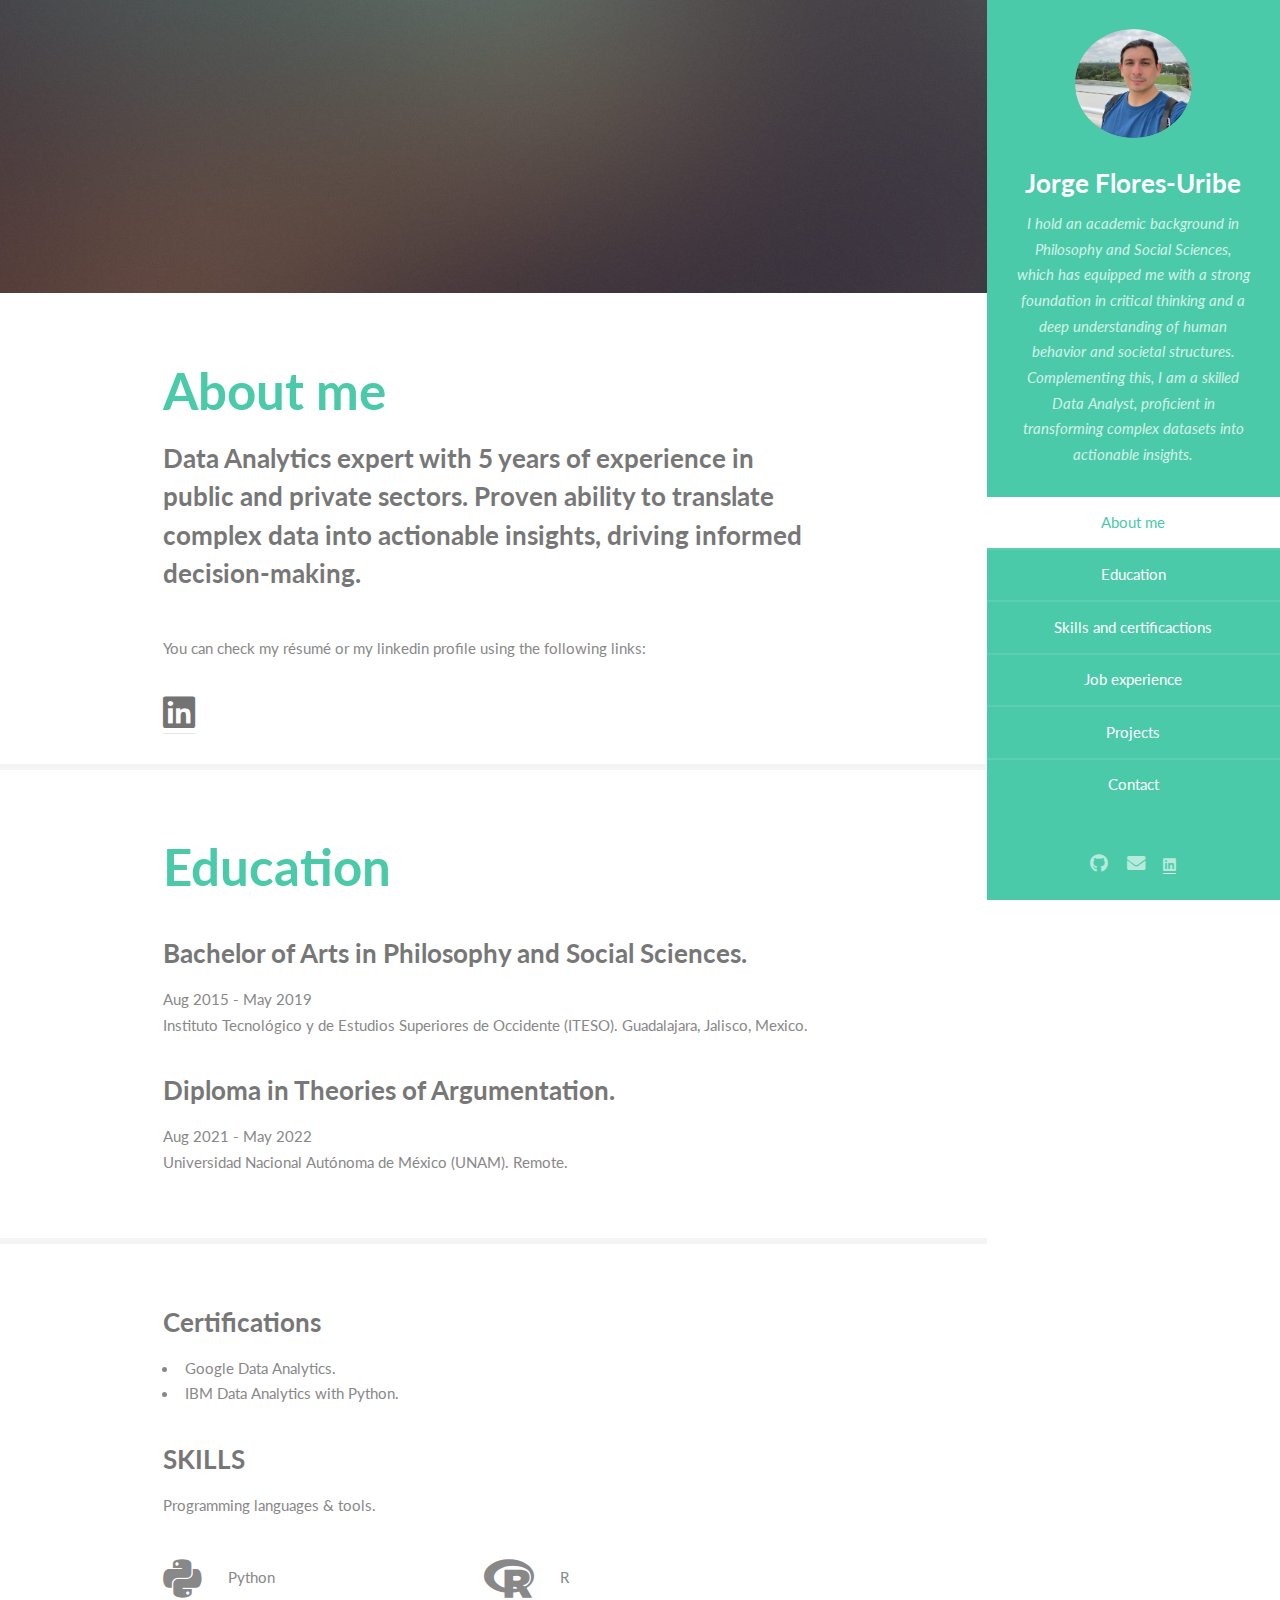
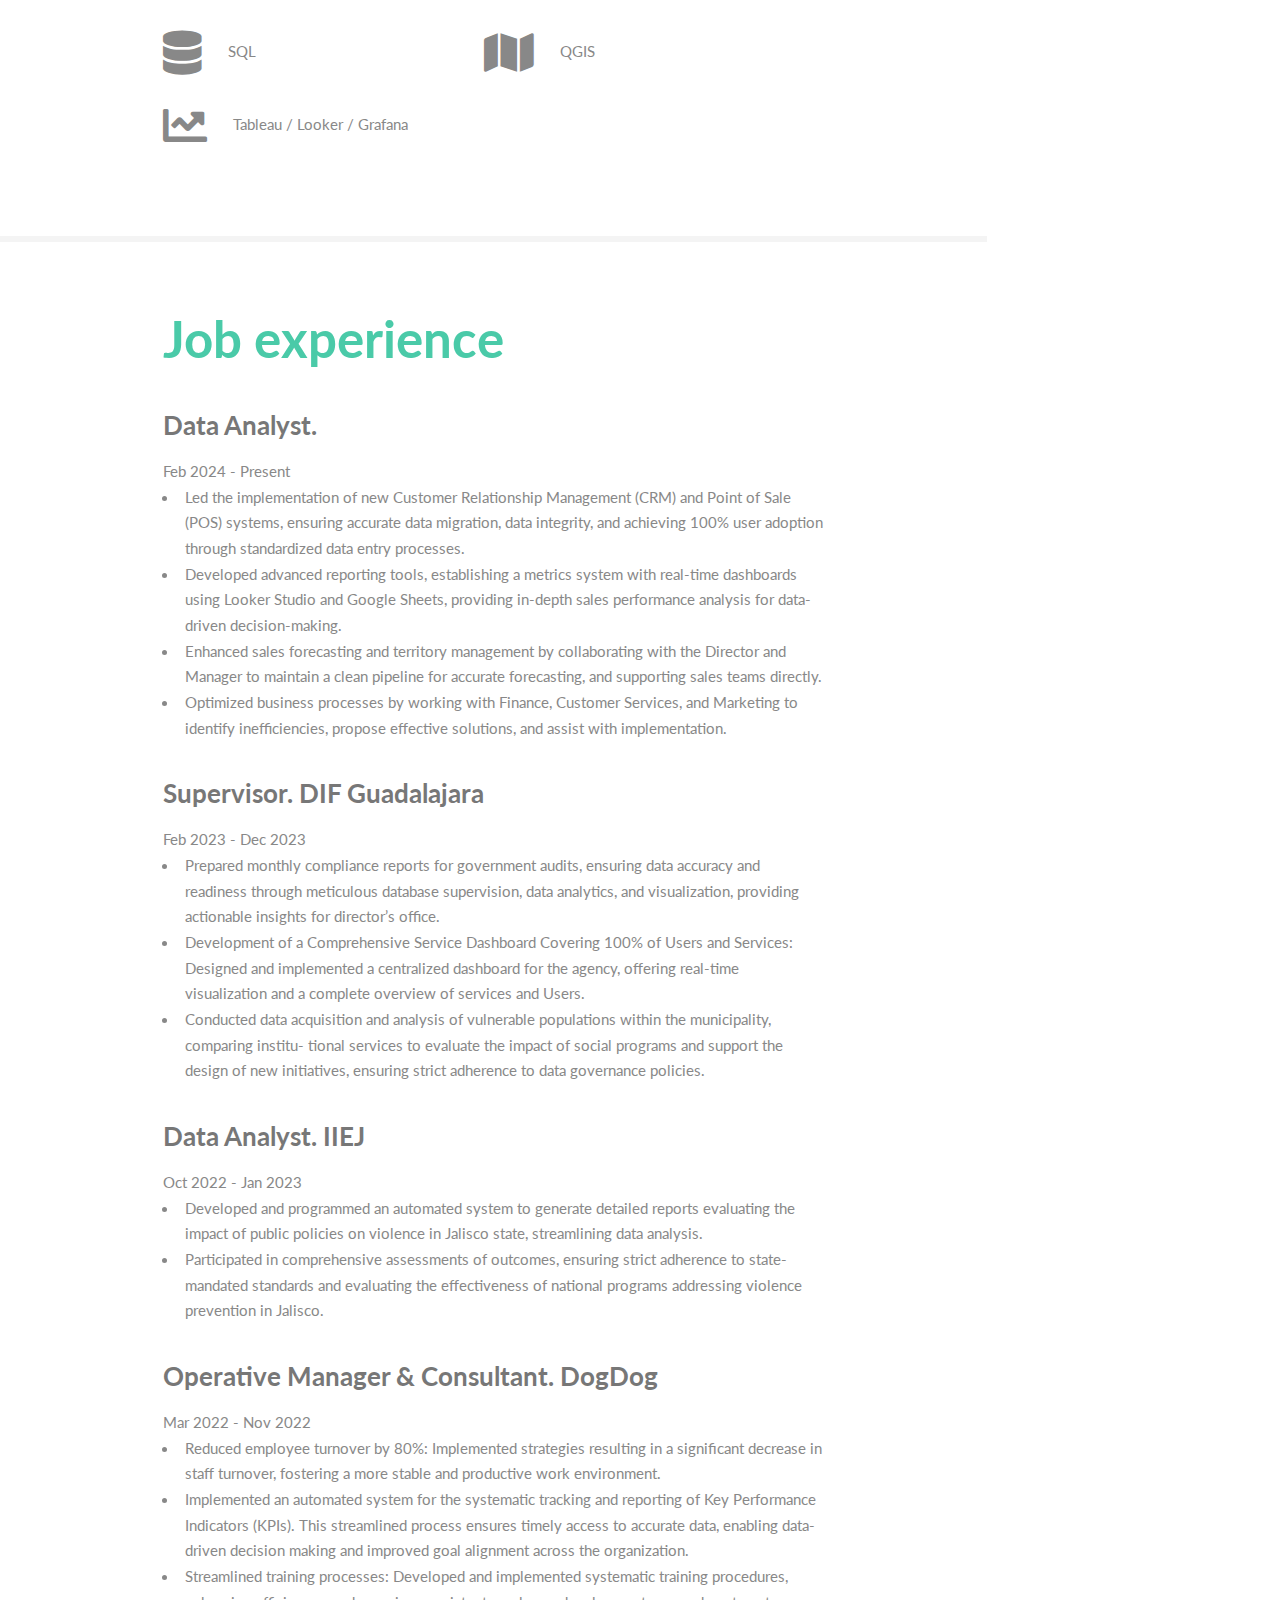
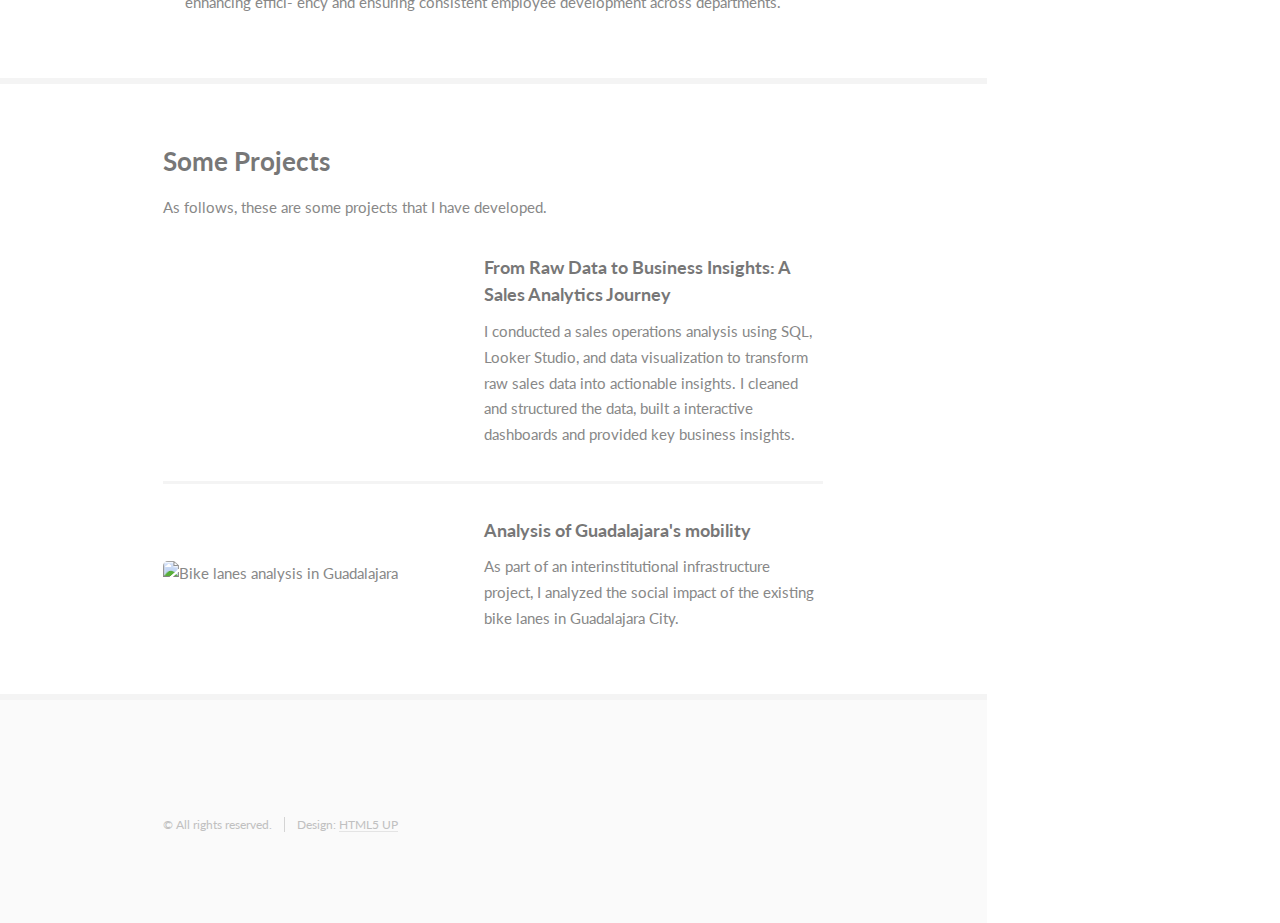
==== index.html @ 5ac77282 "update of index" ====
<!DOCTYPE HTML>
<!--
	Read Only by HTML5 UP
	html5up.net | @ajlkn
	Free for personal and commercial use under the CCA 3.0 license (html5up.net/license)
-->
<html>
	<head>
		<title>Jorge's Portfolio</title>
		<meta charset="utf-8" />
		<meta name="viewport" content="width=device-width, initial-scale=1, user-scalable=no" />
		<link rel="stylesheet" href="assets/css/main.css" />
	</head>
	<body class="is-preload">

		<!-- Header -->
			<section id="header">
				<header>
					<span class="image avatar"><img src="images/avatar.jpg" alt="" /></span>
					<h1 id="logo"><a href="#">Jorge Flores-Uribe</a></h1>
					<p>I hold an academic background in Philosophy and Social Sciences, which has equipped me with a strong foundation in critical thinking and a deep understanding of human behavior and societal structures. Complementing this, I am a skilled Data Analyst, proficient in transforming complex datasets into actionable insights.</p>
				</header>
				<nav id="nav">
					<ul>
						<li><a href="#one" class="active">About me</a></li>
						<li><a href="#two">Education</a></li>
						<li><a href="#three">Skills and certificactions</a></li>
						<li><a href="#four">Job experience</a></li>
						<li><a href="#five">Projects</a></li>
						<li><a href="#six">Contact</a></li>
					</ul>
				</nav>
				<footer>
					<ul class="icons">
						<li><a href="https://github.com/floresjorge" class="icon brands fa-github"><span class="label">Github</span></a></li>
						<li><a href="flurjor@gmail.com" class="icon solid fa-envelope"><span class="label">Email</span></a></li>
						<li><a href="www.linkedin.com/in/jorge-flores-uribe-787b96186" class="fab fa-linkedin"><span class="label"></span></a></li>
					</ul>
				</footer>
			</section>

		<!-- Wrapper -->
			<div id="wrapper">

				<!-- Main -->
					<div id="main">

						<!-- One -->
							<section id="one">
								<div class="image main" data-position="center">
									<img src="images/banner.jpg" alt="" />
								</div>
								<div class="container">
									<header class="major">
										<h2>About me</h2>
										<p>Data Analytics expert with 5 years of experience in public and private sectors. Proven ability to translate complex data into actionable insights, driving informed decision-making. </p>
									</header>
									<p>You can check my résumé or my linkedin profile using the following links:</p>
									<div class="social-icons">
										<a class="social-icon" href="https://www.linkedin.com/in/jorge-flores-uribe-787b96186/"><i class="fab fa-linkedin"></i></a>
										<!-- RESUME PDF <a class="social-icon" href="assets/resume/Resume.pdf"><i class="fas fa-file-alt"></i></a> -->
									</div>
								</div>
								
							</section>

						<!-- Two -->
							<section id="two">
								<div class="container">
									<header class="major">
										<h2>Education</h2>
										<h3>Bachelor of Arts in Philosophy and Social Sciences.</h3>
									</header>
									<div class="flex-shrink-0"><span class="text-primary">Aug 2015 - May 2019</span></div>
									<p>Instituto Tecnológico y de Estudios Superiores de Occidente (ITESO). Guadalajara, Jalisco, Mexico.</p>
									<header class="major">
										<h3>Diploma in Theories of Argumentation. </h3>
									</header>
									<div class="flex-shrink-0"><span class="text-primary">Aug 2021 - May 2022</span></div>
									<p>Universidad Nacional Autónoma de México (UNAM). Remote.</p>

								</div>
							</section>

						<!-- Three -->
							<section id="three">
								<div class="container">
									<h3>Certifications</h3>
									<ul>
										<li>Google Data Analytics.</li>
										<li>IBM Data Analytics with Python.</li>
									</ul>
									<h3>SKILLS</h3>
									<p>Programming languages & tools.</p>
									<ul class="feature-icons">
										<li class="list-inline-item"><i class="fab fa-python"></i> Python</li>
										<li class="list-inline-item"><i class="fab fa-r-project"></i> R</li>
										<li class="list-inline-item"><i class="fas fa-database"></i> SQL</li>
										<li class="list-inline-item"><i class="fas fa-map"></i> QGIS</li>
										<li class="list-inline-item"><i class="fas fa-chart-line"></i> Tableau / Looker / Grafana</li>
									</ul>
								</div>
								
							</section>
							<section id="four">
								<div class="container">
									<header class="major">
										<h2>Job experience</h2>
									</header>
									<h3>Data Analyst.</h3>
									<div class="flex-shrink-0"><span class="text-primary">Feb 2024 - Present</span></div>
										<ul>
											<li>Led the implementation of new Customer Relationship Management (CRM) and Point of Sale (POS) systems, ensuring accurate data migration, data integrity, and achieving 100% user adoption through standardized data entry processes.</li>
											<li>Developed advanced reporting tools, establishing a metrics system with real-time dashboards using Looker Studio and Google Sheets, providing in-depth sales performance analysis for data-driven decision-making.</li>
											<li>Enhanced sales forecasting and territory management by collaborating with the Director and Manager to maintain a clean pipeline for accurate forecasting, and supporting sales teams directly.</li>
											<li>Optimized business processes by working with Finance, Customer Services, and Marketing to identify inefficiencies, propose effective solutions, and assist with implementation.</li>											
										</ul>
									<h3>Supervisor. DIF Guadalajara</h3>
										<div class="flex-shrink-0"><span class="text-primary">Feb 2023 - Dec 2023</span></div>
										<ul>
											<li>Prepared monthly compliance reports for government audits, ensuring data accuracy and readiness through
												meticulous database supervision, data analytics, and visualization, providing actionable insights for director’s
												office.</li>
											<li>Development of a Comprehensive Service Dashboard Covering 100% of Users and Services: Designed and
												implemented a centralized dashboard for the agency, offering real-time visualization and a complete overview
												of services and Users.</li>	
											<li>Conducted data acquisition and analysis of vulnerable populations within the municipality, comparing institu-
												tional services to evaluate the impact of social programs and support the design of new initiatives, ensuring
												strict adherence to data governance policies.</li>	
										</ul>
									<h3>Data Analyst. IIEJ</h3>
									<div class="flex-shrink-0"><span class="text-primary">Oct 2022 - Jan 2023</span></div>

										<ul>
											<li>Developed and programmed an automated system to generate detailed reports evaluating the impact of public
												policies on violence in Jalisco state, streamlining data analysis.</li>
											<li>Participated in comprehensive assessments of outcomes, ensuring strict adherence to state-mandated standards
												and evaluating the effectiveness of national programs addressing violence prevention in Jalisco.</li>	
										</ul>
									<h3>Operative Manager & Consultant. DogDog</h3>
									<div class="flex-shrink-0"><span class="text-primary">Mar 2022 - Nov 2022</span></div>
										<ul>
											<li>Reduced employee turnover by 80%: Implemented strategies resulting in a significant decrease in staff turnover,
												fostering a more stable and productive work environment.</li>
											<li>Implemented an automated system for the systematic tracking and reporting of Key Performance Indicators
												(KPIs). This streamlined process ensures timely access to accurate data, enabling data-driven decision making
												and improved goal alignment across the organization.</li>
											<li>Streamlined training processes: Developed and implemented systematic training procedures, enhancing effici-
												ency and ensuring consistent employee development across departments.</li>
										</ul>
								</div>
							</section>
						<!-- Five -->
							<section id="five">
								<div class="container">
									
									<h3>Some Projects</h3>
									<p>As follows, these are some projects that I have developed.</p>
									<div class="features">
										<article>
											<a href="project2/project2.html"class="image"><img src="images/pic02.png" alt="" /></a>
											<div class="inner">
												<h4>From Raw Data to Business Insights: A Sales Analytics Journey</h4>
												<p>I conducted a sales operations analysis using SQL, Looker Studio, and data visualization to transform raw sales data into actionable insights. I cleaned and structured the data, built a interactive dashboards and provided key business insights.</p>
											</div>
										</article>
										
										<article>
											<a href="https://github.com/floresjorge/guadalajara-mobility/tree/main" target="_blank" class="image">
												<img src="images/pic01.jpg" alt="Bike lanes analysis in Guadalajara" />
											</a>
											<div class="inner">
												<h4>Analysis of Guadalajara's mobility</h4>
												<p>As part of an interinstitutional infrastructure project, I analyzed the social impact of the existing bike lanes in Guadalajara City.</p>
											</div>
										</article>	
										<!-- pending projects:									
										<article>
											<a href="#" class="image"><img src="images/pic03.jpg" alt="" /></a>
											<div class="inner">
												<h4>Have I really listened to this band the most?</h4>
												<p> An analysis of my songs listened in Spotify.</p>
											</div>
										</article>
									</div>
									-->
								</div>
							</section>
										<!-- contact

							</section>
							<section id="six">
								<div class="container">
									<h3>Contact Me</h3>
									<p>If you have any questions, please do not hesitate to contact me.</p>
									<form method="post" action="#">
										<div class="row gtr-uniform">
											<div class="col-6 col-12-xsmall"><input type="text" name="name" id="name" placeholder="Name" /></div>
											<div class="col-6 col-12-xsmall"><input type="email" name="email" id="email" placeholder="Email" /></div>
											<div class="col-12"><input type="text" name="subject" id="subject" placeholder="Subject" /></div>
											<div class="col-12"><textarea name="message" id="message" placeholder="Message" rows="6"></textarea></div>
											<div class="col-12">
												<ul class="actions">
													<li><input type="submit" class="primary" value="Send Message" /></li>
													<li><input type="reset" value="Reset Form" /></li>
												</ul>
											</div>
										</div>
									</form>
								</div>
								</section>
								 -->
				<!-- Footer -->
					<section id="footer">
						<div class="container">
							<ul class="copyright">
								<li>&copy; All rights reserved.</li><li>Design: <a href="http://html5up.net">HTML5 UP</a></li>
							</ul>
						</div>
					</section>

			</div>

		<!-- Scripts -->
			<script src="assets/js/jquery.min.js"></script>
			<script src="assets/js/jquery.scrollex.min.js"></script>
			<script src="assets/js/jquery.scrolly.min.js"></script>
			<script src="assets/js/browser.min.js"></script>
			<script src="assets/js/breakpoints.min.js"></script>
			<script src="assets/js/util.js"></script>
			<script src="assets/js/main.js"></script>

	</body>
</html>
---- assets/css/main.css ----
@import url("fontawesome-all.min.css");
@import url("https://fonts.googleapis.com/css?family=Lato:400,400italic,700,700italic|Source+Code+Pro:400");

/*
	Read Only by HTML5 UP
	html5up.net | @ajlkn
	Free for personal and commercial use under the CCA 3.0 license (html5up.net/license)
*/

html, body, div, span, applet, object,
iframe, h1, h2, h3, h4, h5, h6, p, blockquote,
pre, a, abbr, acronym, address, big, cite,
code, del, dfn, em, img, ins, kbd, q, s, samp,
small, strike, strong, sub, sup, tt, var, b,
u, i, center, dl, dt, dd, ol, ul, li, fieldset,
form, label, legend, table, caption, tbody,
tfoot, thead, tr, th, td, article, aside,
canvas, details, embed, figure, figcaption,
footer, header, hgroup, menu, nav, output, ruby,
section, summary, time, mark, audio, video {
	margin: 0;
	padding: 0;
	border: 0;
	font-size: 100%;
	font: inherit;
	vertical-align: baseline;}

article, aside, details, figcaption, figure,
footer, header, hgroup, menu, nav, section {
	display: block;}

body {
	line-height: 1;
}

ol, ul {
	list-style: none;
}

blockquote, q {
	quotes: none;
}

	blockquote:before, blockquote:after, q:before, q:after {
		content: '';
		content: none;
	}

table {
	border-collapse: collapse;
	border-spacing: 0;
}

body {
	-webkit-text-size-adjust: none;
}

mark {
	background-color: transparent;
	color: inherit;
}

input::-moz-focus-inner {
	border: 0;
	padding: 0;
}

input, select, textarea {
	-moz-appearance: none;
	-webkit-appearance: none;
	-ms-appearance: none;
	appearance: none;
}

/* Basic */

	html {
		box-sizing: border-box;
	}

	*, *:before, *:after {
		box-sizing: inherit;
	}

	body {
		background: #fff;
	}

		body.is-preload *, body.is-preload *:before, body.is-preload *:after {
			-moz-animation: none !important;
			-webkit-animation: none !important;
			-ms-animation: none !important;
			animation: none !important;
			-moz-transition: none !important;
			-webkit-transition: none !important;
			-ms-transition: none !important;
			transition: none !important;
		}

	body, input, select, textarea {
		color: #888;
		font-family: "Lato", sans-serif;
		font-size: 16pt;
		font-weight: 400;
		line-height: 1.75em;
	}

	a {
		-moz-transition: color 0.2s ease-in-out, border-color 0.2s ease-in-out;
		-webkit-transition: color 0.2s ease-in-out, border-color 0.2s ease-in-out;
		-ms-transition: color 0.2s ease-in-out, border-color 0.2s ease-in-out;
		transition: color 0.2s ease-in-out, border-color 0.2s ease-in-out;
		border-bottom: solid 1px #e4e4e4;
		color: inherit;
		text-decoration: none;
	}

		a:hover {
			border-bottom-color: transparent;
			color: #4acaa8 !important;
		}

	strong, b {
		color: #777;
		font-weight: 700;
	}

	em, i {
		font-style: italic;
	}

	p {
		margin: 0 0 2.25em 0;
	}

	h1, h2, h3, h4, h5, h6 {
		color: #777;
		font-weight: 700;
		line-height: 1em;
		margin: 0 0 0.5625em 0;
	}

		h1 a, h2 a, h3 a, h4 a, h5 a, h6 a {
			border: 0;
			color: inherit;
			text-decoration: none;
		}

	h2 {
		font-size: 2em;
		line-height: 1.5em;
	}

	h3 {
		font-size: 1.75em;
		line-height: 1.5em;
	}

	h4 {
		font-size: 1.25em;
		line-height: 1.5em;
	}

	h5 {
		font-size: 0.9em;
		line-height: 1.5em;
	}

	h6 {
		font-size: 0.7em;
		line-height: 1.5em;
	}

	sub {
		font-size: 0.8em;
		position: relative;
		top: 0.5em;
	}

	sup {
		font-size: 0.8em;
		position: relative;
		top: -0.5em;
	}

	hr {
		border: 0;
		border-bottom: solid 2px #f4f4f4;
		margin: 2.25em 0;
	}

		hr.major {
			margin: 3.375em 0;
		}

	blockquote {
		border-left: solid 8px #e4e4e4;
		font-style: italic;
		margin: 0 0 2.25em 0;
		padding: 0.5em 0 0.5em 2em;
	}

	code {
		background: #555;
		border-radius: 5px;
		color: #fff;
		font-family: "Source Code Pro", monospace;
		font-size: 0.9em;
		margin: 0 0.25em;
		padding: 0.25em 0.65em;
	}

	pre {
		font-family: "Source Code Pro", monospace;
		font-size: 0.9em;
		margin: 0 0 2.25em 0;
	}

		pre code {
			-webkit-overflow-scrolling: touch;
			display: block;
			line-height: 1.5em;
			overflow-x: auto;
			padding: 1em 1.5em;
		}

	.align-left {
		text-align: left;
	}

	.align-center {
		text-align: center;
	}

	.align-right {
		text-align: right;
	}

/* Row */

	.row {
		display: flex;
		flex-wrap: wrap;
		box-sizing: border-box;
		align-items: stretch;
	}

		.row > * {
			box-sizing: border-box;
		}

		.row.gtr-uniform > * > :last-child {
			margin-bottom: 0;
		}

		.row.aln-left {
			justify-content: flex-start;
		}

		.row.aln-center {
			justify-content: center;
		}

		.row.aln-right {
			justify-content: flex-end;
		}

		.row.aln-top {
			align-items: flex-start;
		}

		.row.aln-middle {
			align-items: center;
		}

		.row.aln-bottom {
			align-items: flex-end;
		}

		.row > .imp {
			order: -1;
		}

		.row > .col-1 {
			width: 8.33333%;
		}

		.row > .off-1 {
			margin-left: 8.33333%;
		}

		.row > .col-2 {
			width: 16.66667%;
		}

		.row > .off-2 {
			margin-left: 16.66667%;
		}

		.row > .col-3 {
			width: 25%;
		}

		.row > .off-3 {
			margin-left: 25%;
		}

		.row > .col-4 {
			width: 33.33333%;
		}

		.row > .off-4 {
			margin-left: 33.33333%;
		}

		.row > .col-5 {
			width: 41.66667%;
		}

		.row > .off-5 {
			margin-left: 41.66667%;
		}

		.row > .col-6 {
			width: 50%;
		}

		.row > .off-6 {
			margin-left: 50%;
		}

		.row > .col-7 {
			width: 58.33333%;
		}

		.row > .off-7 {
			margin-left: 58.33333%;
		}

		.row > .col-8 {
			width: 66.66667%;
		}

		.row > .off-8 {
			margin-left: 66.66667%;
		}

		.row > .col-9 {
			width: 75%;
		}

		.row > .off-9 {
			margin-left: 75%;
		}

		.row > .col-10 {
			width: 83.33333%;
		}

		.row > .off-10 {
			margin-left: 83.33333%;
		}

		.row > .col-11 {
			width: 91.66667%;
		}

		.row > .off-11 {
			margin-left: 91.66667%;
		}

		.row > .col-12 {
			width: 100%;
		}

		.row > .off-12 {
			margin-left: 100%;
		}

		.row.gtr-0 {
			margin-top: 0;
			margin-left: 0em;
		}

			.row.gtr-0 > * {
				padding: 0 0 0 0em;
			}

			.row.gtr-0.gtr-uniform {
				margin-top: 0em;
			}

				.row.gtr-0.gtr-uniform > * {
					padding-top: 0em;
				}

		.row.gtr-25 {
			margin-top: 0;
			margin-left: -0.5em;
		}

			.row.gtr-25 > * {
				padding: 0 0 0 0.5em;
			}

			.row.gtr-25.gtr-uniform {
				margin-top: -0.5em;
			}

				.row.gtr-25.gtr-uniform > * {
					padding-top: 0.5em;
				}

		.row.gtr-50 {
			margin-top: 0;
			margin-left: -1em;
		}

			.row.gtr-50 > * {
				padding: 0 0 0 1em;
			}

			.row.gtr-50.gtr-uniform {
				margin-top: -1em;
			}

				.row.gtr-50.gtr-uniform > * {
					padding-top: 1em;
				}

		.row {
			margin-top: 0;
			margin-left: -2em;
		}

			.row > * {
				padding: 0 0 0 2em;
			}

			.row.gtr-uniform {
				margin-top: -2em;
			}

				.row.gtr-uniform > * {
					padding-top: 2em;
				}

		.row.gtr-150 {
			margin-top: 0;
			margin-left: -3em;
		}

			.row.gtr-150 > * {
				padding: 0 0 0 3em;
			}

			.row.gtr-150.gtr-uniform {
				margin-top: -3em;
			}

				.row.gtr-150.gtr-uniform > * {
					padding-top: 3em;
				}

		.row.gtr-200 {
			margin-top: 0;
			margin-left: -4em;
		}

			.row.gtr-200 > * {
				padding: 0 0 0 4em;
			}

			.row.gtr-200.gtr-uniform {
				margin-top: -4em;
			}

				.row.gtr-200.gtr-uniform > * {
					padding-top: 4em;
				}

		@media screen and (max-width: 1680px) {

			.row {
				display: flex;
				flex-wrap: wrap;
				box-sizing: border-box;
				align-items: stretch;
			}

				.row > * {
					box-sizing: border-box;
				}

				.row.gtr-uniform > * > :last-child {
					margin-bottom: 0;
				}

				.row.aln-left {
					justify-content: flex-start;
				}

				.row.aln-center {
					justify-content: center;
				}

				.row.aln-right {
					justify-content: flex-end;
				}

				.row.aln-top {
					align-items: flex-start;
				}

				.row.aln-middle {
					align-items: center;
				}

				.row.aln-bottom {
					align-items: flex-end;
				}

				.row > .imp-xlarge {
					order: -1;
				}

				.row > .col-1-xlarge {
					width: 8.33333%;
				}

				.row > .off-1-xlarge {
					margin-left: 8.33333%;
				}

				.row > .col-2-xlarge {
					width: 16.66667%;
				}

				.row > .off-2-xlarge {
					margin-left: 16.66667%;
				}

				.row > .col-3-xlarge {
					width: 25%;
				}

				.row > .off-3-xlarge {
					margin-left: 25%;
				}

				.row > .col-4-xlarge {
					width: 33.33333%;
				}

				.row > .off-4-xlarge {
					margin-left: 33.33333%;
				}

				.row > .col-5-xlarge {
					width: 41.66667%;
				}

				.row > .off-5-xlarge {
					margin-left: 41.66667%;
				}

				.row > .col-6-xlarge {
					width: 50%;
				}

				.row > .off-6-xlarge {
					margin-left: 50%;
				}

				.row > .col-7-xlarge {
					width: 58.33333%;
				}

				.row > .off-7-xlarge {
					margin-left: 58.33333%;
				}

				.row > .col-8-xlarge {
					width: 66.66667%;
				}

				.row > .off-8-xlarge {
					margin-left: 66.66667%;
				}

				.row > .col-9-xlarge {
					width: 75%;
				}

				.row > .off-9-xlarge {
					margin-left: 75%;
				}

				.row > .col-10-xlarge {
					width: 83.33333%;
				}

				.row > .off-10-xlarge {
					margin-left: 83.33333%;
				}

				.row > .col-11-xlarge {
					width: 91.66667%;
				}

				.row > .off-11-xlarge {
					margin-left: 91.66667%;
				}

				.row > .col-12-xlarge {
					width: 100%;
				}

				.row > .off-12-xlarge {
					margin-left: 100%;
				}

				.row.gtr-0 {
					margin-top: 0;
					margin-left: 0em;
				}

					.row.gtr-0 > * {
						padding: 0 0 0 0em;
					}

					.row.gtr-0.gtr-uniform {
						margin-top: 0em;
					}

						.row.gtr-0.gtr-uniform > * {
							padding-top: 0em;
						}

				.row.gtr-25 {
					margin-top: 0;
					margin-left: -0.5em;
				}

					.row.gtr-25 > * {
						padding: 0 0 0 0.5em;
					}

					.row.gtr-25.gtr-uniform {
						margin-top: -0.5em;
					}

						.row.gtr-25.gtr-uniform > * {
							padding-top: 0.5em;
						}

				.row.gtr-50 {
					margin-top: 0;
					margin-left: -1em;
				}

					.row.gtr-50 > * {
						padding: 0 0 0 1em;
					}

					.row.gtr-50.gtr-uniform {
						margin-top: -1em;
					}

						.row.gtr-50.gtr-uniform > * {
							padding-top: 1em;
						}

				.row {
					margin-top: 0;
					margin-left: -2em;
				}

					.row > * {
						padding: 0 0 0 2em;
					}

					.row.gtr-uniform {
						margin-top: -2em;
					}

						.row.gtr-uniform > * {
							padding-top: 2em;
						}

				.row.gtr-150 {
					margin-top: 0;
					margin-left: -3em;
				}

					.row.gtr-150 > * {
						padding: 0 0 0 3em;
					}

					.row.gtr-150.gtr-uniform {
						margin-top: -3em;
					}

						.row.gtr-150.gtr-uniform > * {
							padding-top: 3em;
						}

				.row.gtr-200 {
					margin-top: 0;
					margin-left: -4em;
				}

					.row.gtr-200 > * {
						padding: 0 0 0 4em;
					}

					.row.gtr-200.gtr-uniform {
						margin-top: -4em;
					}

						.row.gtr-200.gtr-uniform > * {
							padding-top: 4em;
						}

		}

		@media screen and (max-width: 1280px) {

			.row {
				display: flex;
				flex-wrap: wrap;
				box-sizing: border-box;
				align-items: stretch;
			}

				.row > * {
					box-sizing: border-box;
				}

				.row.gtr-uniform > * > :last-child {
					margin-bottom: 0;
				}

				.row.aln-left {
					justify-content: flex-start;
				}

				.row.aln-center {
					justify-content: center;
				}

				.row.aln-right {
					justify-content: flex-end;
				}

				.row.aln-top {
					align-items: flex-start;
				}

				.row.aln-middle {
					align-items: center;
				}

				.row.aln-bottom {
					align-items: flex-end;
				}

				.row > .imp-large {
					order: -1;
				}

				.row > .col-1-large {
					width: 8.33333%;
				}

				.row > .off-1-large {
					margin-left: 8.33333%;
				}

				.row > .col-2-large {
					width: 16.66667%;
				}

				.row > .off-2-large {
					margin-left: 16.66667%;
				}

				.row > .col-3-large {
					width: 25%;
				}

				.row > .off-3-large {
					margin-left: 25%;
				}

				.row > .col-4-large {
					width: 33.33333%;
				}

				.row > .off-4-large {
					margin-left: 33.33333%;
				}

				.row > .col-5-large {
					width: 41.66667%;
				}

				.row > .off-5-large {
					margin-left: 41.66667%;
				}

				.row > .col-6-large {
					width: 50%;
				}

				.row > .off-6-large {
					margin-left: 50%;
				}

				.row > .col-7-large {
					width: 58.33333%;
				}

				.row > .off-7-large {
					margin-left: 58.33333%;
				}

				.row > .col-8-large {
					width: 66.66667%;
				}

				.row > .off-8-large {
					margin-left: 66.66667%;
				}

				.row > .col-9-large {
					width: 75%;
				}

				.row > .off-9-large {
					margin-left: 75%;
				}

				.row > .col-10-large {
					width: 83.33333%;
				}

				.row > .off-10-large {
					margin-left: 83.33333%;
				}

				.row > .col-11-large {
					width: 91.66667%;
				}

				.row > .off-11-large {
					margin-left: 91.66667%;
				}

				.row > .col-12-large {
					width: 100%;
				}

				.row > .off-12-large {
					margin-left: 100%;
				}

				.row.gtr-0 {
					margin-top: 0;
					margin-left: 0em;
				}

					.row.gtr-0 > * {
						padding: 0 0 0 0em;
					}

					.row.gtr-0.gtr-uniform {
						margin-top: 0em;
					}

						.row.gtr-0.gtr-uniform > * {
							padding-top: 0em;
						}

				.row.gtr-25 {
					margin-top: 0;
					margin-left: -0.375em;
				}

					.row.gtr-25 > * {
						padding: 0 0 0 0.375em;
					}

					.row.gtr-25.gtr-uniform {
						margin-top: -0.375em;
					}

						.row.gtr-25.gtr-uniform > * {
							padding-top: 0.375em;
						}

				.row.gtr-50 {
					margin-top: 0;
					margin-left: -0.75em;
				}

					.row.gtr-50 > * {
						padding: 0 0 0 0.75em;
					}

					.row.gtr-50.gtr-uniform {
						margin-top: -0.75em;
					}

						.row.gtr-50.gtr-uniform > * {
							padding-top: 0.75em;
						}

				.row {
					margin-top: 0;
					margin-left: -1.5em;
				}

					.row > * {
						padding: 0 0 0 1.5em;
					}

					.row.gtr-uniform {
						margin-top: -1.5em;
					}

						.row.gtr-uniform > * {
							padding-top: 1.5em;
						}

				.row.gtr-150 {
					margin-top: 0;
					margin-left: -2.25em;
				}

					.row.gtr-150 > * {
						padding: 0 0 0 2.25em;
					}

					.row.gtr-150.gtr-uniform {
						margin-top: -2.25em;
					}

						.row.gtr-150.gtr-uniform > * {
							padding-top: 2.25em;
						}

				.row.gtr-200 {
					margin-top: 0;
					margin-left: -3em;
				}

					.row.gtr-200 > * {
						padding: 0 0 0 3em;
					}

					.row.gtr-200.gtr-uniform {
						margin-top: -3em;
					}

						.row.gtr-200.gtr-uniform > * {
							padding-top: 3em;
						}

		}

		@media screen and (max-width: 1024px) {

			.row {
				display: flex;
				flex-wrap: wrap;
				box-sizing: border-box;
				align-items: stretch;
			}

				.row > * {
					box-sizing: border-box;
				}

				.row.gtr-uniform > * > :last-child {
					margin-bottom: 0;
				}

				.row.aln-left {
					justify-content: flex-start;
				}

				.row.aln-center {
					justify-content: center;
				}

				.row.aln-right {
					justify-content: flex-end;
				}

				.row.aln-top {
					align-items: flex-start;
				}

				.row.aln-middle {
					align-items: center;
				}

				.row.aln-bottom {
					align-items: flex-end;
				}

				.row > .imp-medium {
					order: -1;
				}

				.row > .col-1-medium {
					width: 8.33333%;
				}

				.row > .off-1-medium {
					margin-left: 8.33333%;
				}

				.row > .col-2-medium {
					width: 16.66667%;
				}

				.row > .off-2-medium {
					margin-left: 16.66667%;
				}

				.row > .col-3-medium {
					width: 25%;
				}

				.row > .off-3-medium {
					margin-left: 25%;
				}

				.row > .col-4-medium {
					width: 33.33333%;
				}

				.row > .off-4-medium {
					margin-left: 33.33333%;
				}

				.row > .col-5-medium {
					width: 41.66667%;
				}

				.row > .off-5-medium {
					margin-left: 41.66667%;
				}

				.row > .col-6-medium {
					width: 50%;
				}

				.row > .off-6-medium {
					margin-left: 50%;
				}

				.row > .col-7-medium {
					width: 58.33333%;
				}

				.row > .off-7-medium {
					margin-left: 58.33333%;
				}

				.row > .col-8-medium {
					width: 66.66667%;
				}

				.row > .off-8-medium {
					margin-left: 66.66667%;
				}

				.row > .col-9-medium {
					width: 75%;
				}

				.row > .off-9-medium {
					margin-left: 75%;
				}

				.row > .col-10-medium {
					width: 83.33333%;
				}

				.row > .off-10-medium {
					margin-left: 83.33333%;
				}

				.row > .col-11-medium {
					width: 91.66667%;
				}

				.row > .off-11-medium {
					margin-left: 91.66667%;
				}

				.row > .col-12-medium {
					width: 100%;
				}

				.row > .off-12-medium {
					margin-left: 100%;
				}

				.row.gtr-0 {
					margin-top: 0;
					margin-left: 0em;
				}

					.row.gtr-0 > * {
						padding: 0 0 0 0em;
					}

					.row.gtr-0.gtr-uniform {
						margin-top: 0em;
					}

						.row.gtr-0.gtr-uniform > * {
							padding-top: 0em;
						}

				.row.gtr-25 {
					margin-top: 0;
					margin-left: -0.375em;
				}

					.row.gtr-25 > * {
						padding: 0 0 0 0.375em;
					}

					.row.gtr-25.gtr-uniform {
						margin-top: -0.375em;
					}

						.row.gtr-25.gtr-uniform > * {
							padding-top: 0.375em;
						}

				.row.gtr-50 {
					margin-top: 0;
					margin-left: -0.75em;
				}

					.row.gtr-50 > * {
						padding: 0 0 0 0.75em;
					}

					.row.gtr-50.gtr-uniform {
						margin-top: -0.75em;
					}

						.row.gtr-50.gtr-uniform > * {
							padding-top: 0.75em;
						}

				.row {
					margin-top: 0;
					margin-left: -1.5em;
				}

					.row > * {
						padding: 0 0 0 1.5em;
					}

					.row.gtr-uniform {
						margin-top: -1.5em;
					}

						.row.gtr-uniform > * {
							padding-top: 1.5em;
						}

				.row.gtr-150 {
					margin-top: 0;
					margin-left: -2.25em;
				}

					.row.gtr-150 > * {
						padding: 0 0 0 2.25em;
					}

					.row.gtr-150.gtr-uniform {
						margin-top: -2.25em;
					}

						.row.gtr-150.gtr-uniform > * {
							padding-top: 2.25em;
						}

				.row.gtr-200 {
					margin-top: 0;
					margin-left: -3em;
				}

					.row.gtr-200 > * {
						padding: 0 0 0 3em;
					}

					.row.gtr-200.gtr-uniform {
						margin-top: -3em;
					}

						.row.gtr-200.gtr-uniform > * {
							padding-top: 3em;
						}

		}

		@media screen and (max-width: 736px) {

			.row {
				display: flex;
				flex-wrap: wrap;
				box-sizing: border-box;
				align-items: stretch;
			}

				.row > * {
					box-sizing: border-box;
				}

				.row.gtr-uniform > * > :last-child {
					margin-bottom: 0;
				}

				.row.aln-left {
					justify-content: flex-start;
				}

				.row.aln-center {
					justify-content: center;
				}

				.row.aln-right {
					justify-content: flex-end;
				}

				.row.aln-top {
					align-items: flex-start;
				}

				.row.aln-middle {
					align-items: center;
				}

				.row.aln-bottom {
					align-items: flex-end;
				}

				.row > .imp-small {
					order: -1;
				}

				.row > .col-1-small {
					width: 8.33333%;
				}

				.row > .off-1-small {
					margin-left: 8.33333%;
				}

				.row > .col-2-small {
					width: 16.66667%;
				}

				.row > .off-2-small {
					margin-left: 16.66667%;
				}

				.row > .col-3-small {
					width: 25%;
				}

				.row > .off-3-small {
					margin-left: 25%;
				}

				.row > .col-4-small {
					width: 33.33333%;
				}

				.row > .off-4-small {
					margin-left: 33.33333%;
				}

				.row > .col-5-small {
					width: 41.66667%;
				}

				.row > .off-5-small {
					margin-left: 41.66667%;
				}

				.row > .col-6-small {
					width: 50%;
				}

				.row > .off-6-small {
					margin-left: 50%;
				}

				.row > .col-7-small {
					width: 58.33333%;
				}

				.row > .off-7-small {
					margin-left: 58.33333%;
				}

				.row > .col-8-small {
					width: 66.66667%;
				}

				.row > .off-8-small {
					margin-left: 66.66667%;
				}

				.row > .col-9-small {
					width: 75%;
				}

				.row > .off-9-small {
					margin-left: 75%;
				}

				.row > .col-10-small {
					width: 83.33333%;
				}

				.row > .off-10-small {
					margin-left: 83.33333%;
				}

				.row > .col-11-small {
					width: 91.66667%;
				}

				.row > .off-11-small {
					margin-left: 91.66667%;
				}

				.row > .col-12-small {
					width: 100%;
				}

				.row > .off-12-small {
					margin-left: 100%;
				}

				.row.gtr-0 {
					margin-top: 0;
					margin-left: 0em;
				}

					.row.gtr-0 > * {
						padding: 0 0 0 0em;
					}

					.row.gtr-0.gtr-uniform {
						margin-top: 0em;
					}

						.row.gtr-0.gtr-uniform > * {
							padding-top: 0em;
						}

				.row.gtr-25 {
					margin-top: 0;
					margin-left: -0.3125em;
				}

					.row.gtr-25 > * {
						padding: 0 0 0 0.3125em;
					}

					.row.gtr-25.gtr-uniform {
						margin-top: -0.3125em;
					}

						.row.gtr-25.gtr-uniform > * {
							padding-top: 0.3125em;
						}

				.row.gtr-50 {
					margin-top: 0;
					margin-left: -0.625em;
				}

					.row.gtr-50 > * {
						padding: 0 0 0 0.625em;
					}

					.row.gtr-50.gtr-uniform {
						margin-top: -0.625em;
					}

						.row.gtr-50.gtr-uniform > * {
							padding-top: 0.625em;
						}

				.row {
					margin-top: 0;
					margin-left: -1.25em;
				}

					.row > * {
						padding: 0 0 0 1.25em;
					}

					.row.gtr-uniform {
						margin-top: -1.25em;
					}

						.row.gtr-uniform > * {
							padding-top: 1.25em;
						}

				.row.gtr-150 {
					margin-top: 0;
					margin-left: -1.875em;
				}

					.row.gtr-150 > * {
						padding: 0 0 0 1.875em;
					}

					.row.gtr-150.gtr-uniform {
						margin-top: -1.875em;
					}

						.row.gtr-150.gtr-uniform > * {
							padding-top: 1.875em;
						}

				.row.gtr-200 {
					margin-top: 0;
					margin-left: -2.5em;
				}

					.row.gtr-200 > * {
						padding: 0 0 0 2.5em;
					}

					.row.gtr-200.gtr-uniform {
						margin-top: -2.5em;
					}

						.row.gtr-200.gtr-uniform > * {
							padding-top: 2.5em;
						}

		}

		@media screen and (max-width: 480px) {

			.row {
				display: flex;
				flex-wrap: wrap;
				box-sizing: border-box;
				align-items: stretch;
			}

				.row > * {
					box-sizing: border-box;
				}

				.row.gtr-uniform > * > :last-child {
					margin-bottom: 0;
				}

				.row.aln-left {
					justify-content: flex-start;
				}

				.row.aln-center {
					justify-content: center;
				}

				.row.aln-right {
					justify-content: flex-end;
				}

				.row.aln-top {
					align-items: flex-start;
				}

				.row.aln-middle {
					align-items: center;
				}

				.row.aln-bottom {
					align-items: flex-end;
				}

				.row > .imp-xsmall {
					order: -1;
				}

				.row > .col-1-xsmall {
					width: 8.33333%;
				}

				.row > .off-1-xsmall {
					margin-left: 8.33333%;
				}

				.row > .col-2-xsmall {
					width: 16.66667%;
				}

				.row > .off-2-xsmall {
					margin-left: 16.66667%;
				}

				.row > .col-3-xsmall {
					width: 25%;
				}

				.row > .off-3-xsmall {
					margin-left: 25%;
				}

				.row > .col-4-xsmall {
					width: 33.33333%;
				}

				.row > .off-4-xsmall {
					margin-left: 33.33333%;
				}

				.row > .col-5-xsmall {
					width: 41.66667%;
				}

				.row > .off-5-xsmall {
					margin-left: 41.66667%;
				}

				.row > .col-6-xsmall {
					width: 50%;
				}

				.row > .off-6-xsmall {
					margin-left: 50%;
				}

				.row > .col-7-xsmall {
					width: 58.33333%;
				}

				.row > .off-7-xsmall {
					margin-left: 58.33333%;
				}

				.row > .col-8-xsmall {
					width: 66.66667%;
				}

				.row > .off-8-xsmall {
					margin-left: 66.66667%;
				}

				.row > .col-9-xsmall {
					width: 75%;
				}

				.row > .off-9-xsmall {
					margin-left: 75%;
				}

				.row > .col-10-xsmall {
					width: 83.33333%;
				}

				.row > .off-10-xsmall {
					margin-left: 83.33333%;
				}

				.row > .col-11-xsmall {
					width: 91.66667%;
				}

				.row > .off-11-xsmall {
					margin-left: 91.66667%;
				}

				.row > .col-12-xsmall {
					width: 100%;
				}

				.row > .off-12-xsmall {
					margin-left: 100%;
				}

				.row.gtr-0 {
					margin-top: 0;
					margin-left: 0em;
				}

					.row.gtr-0 > * {
						padding: 0 0 0 0em;
					}

					.row.gtr-0.gtr-uniform {
						margin-top: 0em;
					}

						.row.gtr-0.gtr-uniform > * {
							padding-top: 0em;
						}

				.row.gtr-25 {
					margin-top: 0;
					margin-left: -0.3125em;
				}

					.row.gtr-25 > * {
						padding: 0 0 0 0.3125em;
					}

					.row.gtr-25.gtr-uniform {
						margin-top: -0.3125em;
					}

						.row.gtr-25.gtr-uniform > * {
							padding-top: 0.3125em;
						}

				.row.gtr-50 {
					margin-top: 0;
					margin-left: -0.625em;
				}

					.row.gtr-50 > * {
						padding: 0 0 0 0.625em;
					}

					.row.gtr-50.gtr-uniform {
						margin-top: -0.625em;
					}

						.row.gtr-50.gtr-uniform > * {
							padding-top: 0.625em;
						}

				.row {
					margin-top: 0;
					margin-left: -1.25em;
				}

					.row > * {
						padding: 0 0 0 1.25em;
					}

					.row.gtr-uniform {
						margin-top: -1.25em;
					}

						.row.gtr-uniform > * {
							padding-top: 1.25em;
						}

				.row.gtr-150 {
					margin-top: 0;
					margin-left: -1.875em;
				}

					.row.gtr-150 > * {
						padding: 0 0 0 1.875em;
					}

					.row.gtr-150.gtr-uniform {
						margin-top: -1.875em;
					}

						.row.gtr-150.gtr-uniform > * {
							padding-top: 1.875em;
						}

				.row.gtr-200 {
					margin-top: 0;
					margin-left: -2.5em;
				}

					.row.gtr-200 > * {
						padding: 0 0 0 2.5em;
					}

					.row.gtr-200.gtr-uniform {
						margin-top: -2.5em;
					}

						.row.gtr-200.gtr-uniform > * {
							padding-top: 2.5em;
						}

		}

/* Container */

	.container {
		margin: 0 auto;
		max-width: calc(100% - 4.5em);
		width: 45em;
	}

		.container.xsmall {
			width: 11.25em;
		}

		.container.small {
			width: 22.5em;
		}

		.container.medium {
			width: 33.75em;
		}

		.container.large {
			width: 56.25em;
		}

		.container.xlarge {
			width: 67.5em;
		}

		.container.max {
			width: 100%;
		}

		@media screen and (max-width: 1024px) {

			.container {
				width: 100% !important;
			}

		}

		@media screen and (max-width: 480px) {

			.container {
				max-width: calc(100% - 3.375em);
			}

		}

/* Section/Article */

	section.special, article.special {
		text-align: center;
	}

	header p {
		color: #aaa;
		position: relative;
		margin: 0 0 1.6875em 0;
	}

	header h2 + p {
		font-size: 1.25em;
		margin-top: -0.5em;
		line-height: 1.5em;
	}

	header h3 + p {
		font-size: 1.1em;
		margin-top: -0.35em;
		line-height: 1.5em;
	}

	header h4 + p,
	header h5 + p,
	header h6 + p {
		font-size: 0.9em;
		margin-top: -0.25em;
		line-height: 1.5em;
	}

	header.major h2 {
		color: #4acaa8;
		font-size: 3.5em;
	}

		header.major h2 + p {
			color: #777;
			font-size: 1.75em;
			font-weight: 700;
			margin-top: -0.75em;
		}

/* Form */

	form {
		margin: 0 0 2.25em 0;
	}

	label {
		color: #777;
		display: block;
		font-size: 0.9em;
		font-weight: 700;
		margin: 0 0 1.125em 0;
	}

	input::-moz-focus-inner {
		border: 0;
		padding: 0;
	}

	input[type="text"],
	input[type="password"],
	input[type="email"],
	select,
	textarea {
		-moz-appearance: none;
		-webkit-appearance: none;
		-ms-appearance: none;
		appearance: none;
		border-radius: 5px;
		border: none;
		border: solid 2px #e4e4e4;
		color: inherit;
		display: block;
		outline: 0;
		padding: 0 1em;
		text-decoration: none;
		width: 100%;
	}

		input[type="text"]:invalid,
		input[type="password"]:invalid,
		input[type="email"]:invalid,
		select:invalid,
		textarea:invalid {
			box-shadow: none;
		}

		input[type="text"]:focus,
		input[type="password"]:focus,
		input[type="email"]:focus,
		select:focus,
		textarea:focus {
			border-color: #4acaa8;
		}

	select {
		background-image: url("data:image/svg+xml;charset=utf8,%3Csvg xmlns='http://www.w3.org/2000/svg' width='40' height='40' preserveAspectRatio='none' viewBox='0 0 40 40'%3E%3Cpath d='M9.4,12.3l10.4,10.4l10.4-10.4c0.2-0.2,0.5-0.4,0.9-0.4c0.3,0,0.6,0.1,0.9,0.4l3.3,3.3c0.2,0.2,0.4,0.5,0.4,0.9 c0,0.4-0.1,0.6-0.4,0.9L20.7,31.9c-0.2,0.2-0.5,0.4-0.9,0.4c-0.3,0-0.6-0.1-0.9-0.4L4.3,17.3c-0.2-0.2-0.4-0.5-0.4-0.9 c0-0.4,0.1-0.6,0.4-0.9l3.3-3.3c0.2-0.2,0.5-0.4,0.9-0.4S9.1,12.1,9.4,12.3z' fill='%23e4e4e4' /%3E%3C/svg%3E");
		background-size: 1.25em;
		background-repeat: no-repeat;
		background-position: calc(100% - 1em) center;
		height: 2.75em;
		padding-right: 2.75em;
		text-overflow: ellipsis;
	}

		select option {
			color: #777;
			background: #fff;
		}

		select:focus::-ms-value {
			background-color: transparent;
		}

		select::-ms-expand {
			display: none;
		}

	input[type="text"],
	input[type="password"],
	input[type="email"],
	select {
		height: 2.75em;
	}

	textarea {
		padding: 0.75em 1em;
	}

	input[type="checkbox"],
	input[type="radio"] {
		-moz-appearance: none;
		-webkit-appearance: none;
		-ms-appearance: none;
		appearance: none;
		display: block;
		float: left;
		margin-right: -2em;
		opacity: 0;
		width: 1em;
		z-index: -1;
	}

		input[type="checkbox"] + label,
		input[type="radio"] + label {
			text-decoration: none;
			color: #888;
			cursor: pointer;
			display: inline-block;
			font-size: 1em;
			font-weight: 400;
			padding-left: 2.4em;
			padding-right: 0.75em;
			position: relative;
		}

			input[type="checkbox"] + label:before,
			input[type="radio"] + label:before {
				-moz-osx-font-smoothing: grayscale;
				-webkit-font-smoothing: antialiased;
				display: inline-block;
				font-style: normal;
				font-variant: normal;
				text-rendering: auto;
				line-height: 1;
				text-transform: none !important;
				font-family: 'Font Awesome 5 Free';
				font-weight: 900;
			}

			input[type="checkbox"] + label:before,
			input[type="radio"] + label:before {
				background: #fafafa;
				border-radius: 5px;
				border: solid 2px #e4e4e4;
				content: '';
				display: inline-block;
				font-size: 0.8em;
				height: 2.0625em;
				left: 0;
				line-height: 2.0625em;
				position: absolute;
				text-align: center;
				top: 0;
				width: 2.0625em;
			}

		input[type="checkbox"]:checked + label:before,
		input[type="radio"]:checked + label:before {
			background: #989898;
			border-color: #989898;
			color: #ffffff;
			content: '\f00c';
		}

		input[type="checkbox"]:focus + label:before,
		input[type="radio"]:focus + label:before {
			border-color: #4acaa8;
		}

	input[type="checkbox"] + label:before {
		border-radius: 5px;
	}

	input[type="radio"] + label:before {
		border-radius: 100%;
	}

	::-webkit-input-placeholder {
		color: #aaa !important;
		font-style: italic;
		opacity: 1.0;
	}

	:-moz-placeholder {
		color: #aaa !important;
		font-style: italic;
		opacity: 1.0;
	}

	::-moz-placeholder {
		color: #aaa !important;
		font-style: italic;
		opacity: 1.0;
	}

	:-ms-input-placeholder {
		color: #aaa !important;
		font-style: italic;
		opacity: 1.0;
	}

/* Box */

	.box {
		border-radius: 5px;
		border: solid 2px #e4e4e4;
		margin-bottom: 2.25em;
		padding: 1.5em;
	}

		.box > :last-child,
		.box > :last-child > :last-child,
		.box > :last-child > :last-child > :last-child {
			margin-bottom: 0;
		}

		.box.alt {
			border: 0;
			border-radius: 0;
			padding: 0;
		}

/* Icon */

	.icon {
		text-decoration: none;
		border-bottom: none;
		position: relative;
	}

		.icon:before {
			-moz-osx-font-smoothing: grayscale;
			-webkit-font-smoothing: antialiased;
			display: inline-block;
			font-style: normal;
			font-variant: normal;
			text-rendering: auto;
			line-height: 1;
			text-transform: none !important;
			font-family: 'Font Awesome 5 Free';
			font-weight: 400;
		}

		.icon > .label {
			display: none;
		}

		.icon:before {
			line-height: inherit;
		}

		.icon.solid:before {
			font-weight: 900;
		}

		.icon.brands:before {
			font-family: 'Font Awesome 5 Brands';
		}

/* Image */

	.image {
		border-radius: 5px;
		border: 0;
		display: inline-block;
		position: relative;
	}

		.image[data-position] img {
			-moz-object-fit: cover;
			-webkit-object-fit: cover;
			-ms-object-fit: cover;
			object-fit: cover;
			display: block;
			position: absolute;
			top: 0;
			left: 0;
			width: 100%;
			height: 100%;
		}

		.image[data-position="top left"] img {
			-moz-object-position: top left;
			-webkit-object-position: top left;
			-ms-object-position: top left;
			object-position: top left;
		}

		.image[data-position="top"] img {
			-moz-object-position: top;
			-webkit-object-position: top;
			-ms-object-position: top;
			object-position: top;
		}

		.image[data-position="top right"] img {
			-moz-object-position: top right;
			-webkit-object-position: top right;
			-ms-object-position: top right;
			object-position: top right;
		}

		.image[data-position="right"] img {
			-moz-object-position: right;
			-webkit-object-position: right;
			-ms-object-position: right;
			object-position: right;
		}

		.image[data-position="bottom right"] img {
			-moz-object-position: bottom right;
			-webkit-object-position: bottom right;
			-ms-object-position: bottom right;
			object-position: bottom right;
		}

		.image[data-position="bottom"] img {
			-moz-object-position: bottom;
			-webkit-object-position: bottom;
			-ms-object-position: bottom;
			object-position: bottom;
		}

		.image[data-position="bottom left"] img {
			-moz-object-position: bottom left;
			-webkit-object-position: bottom left;
			-ms-object-position: bottom left;
			object-position: bottom left;
		}

		.image[data-position="left"] img {
			-moz-object-position: left;
			-webkit-object-position: left;
			-ms-object-position: left;
			object-position: left;
		}

		.image[data-position="center"] img {
			-moz-object-position: center;
			-webkit-object-position: center;
			-ms-object-position: center;
			object-position: center;
		}

		.image[data-position="25% 25%"] img {
			-moz-object-position: 25% 25%;
			-webkit-object-position: 25% 25%;
			-ms-object-position: 25% 25%;
			object-position: 25% 25%;
		}

		.image[data-position="75% 25%"] img {
			-moz-object-position: 75% 25%;
			-webkit-object-position: 75% 25%;
			-ms-object-position: 75% 25%;
			object-position: 75% 25%;
		}

		.image[data-position="75% 75%"] img {
			-moz-object-position: 75% 75%;
			-webkit-object-position: 75% 75%;
			-ms-object-position: 75% 75%;
			object-position: 75% 75%;
		}

		.image[data-position="25% 75%"] img {
			-moz-object-position: 25% 75%;
			-webkit-object-position: 25% 75%;
			-ms-object-position: 25% 75%;
			object-position: 25% 75%;
		}

		.image img {
			border-radius: 5px;
			display: block;
		}

		.image.left {
			float: left;
			margin: 0 2.5em 2em 0;
			top: 0.25em;
		}

		.image.right {
			float: right;
			margin: 0 0 2em 2.5em;
			top: 0.25em;
		}

		.image.fit {
			display: block;
			margin: 0 0 2.25em 0;
			width: 100%;
		}

			.image.fit img {
				display: block;
				width: 100%;
			}

		.image.avatar {
			border-radius: 100%;
			overflow: hidden;
		}

			.image.avatar img {
				border-radius: 100%;
				display: block;
				width: 100%;
			}

		.image.main {
			display: block;
			height: 20em;
			border-radius: 0;
		}

			.image.main img {
				border-radius: 0;
			}

/* List */

	ol {
		list-style: decimal;
		margin: 0 0 2.25em 0;
		padding-left: 1.25em;
	}

		ol li {
			padding-left: 0.25em;
		}

	ul {
		list-style: disc;
		margin: 0 0 2.25em 0;
		padding-left: 1em;
	}

		ul li {
			padding-left: 0.5em;
		}

		ul.alt {
			list-style: none;
			padding-left: 0;
		}

			ul.alt li {
				border-top: solid 2px #f4f4f4;
				padding: 0.5em 0;
			}

				ul.alt li:first-child {
					border-top: 0;
					padding-top: 0;
				}

	dl {
		margin: 0 0 2.25em 0;
	}

/* Actions */

	ul.actions {
		display: -moz-flex;
		display: -webkit-flex;
		display: -ms-flex;
		display: flex;
		cursor: default;
		list-style: none;
		margin-left: -1.125em;
		padding-left: 0;
	}

		ul.actions li {
			padding: 0 0 0 1.125em;
			vertical-align: middle;
		}

		ul.actions.special {
			-moz-justify-content: center;
			-webkit-justify-content: center;
			-ms-justify-content: center;
			justify-content: center;
			width: 100%;
			margin-left: 0;
		}

			ul.actions.special li:first-child {
				padding-left: 0;
			}

		ul.actions.stacked {
			-moz-flex-direction: column;
			-webkit-flex-direction: column;
			-ms-flex-direction: column;
			flex-direction: column;
			margin-left: 0;
		}

			ul.actions.stacked li {
				padding: 1.125em 0 0 0;
			}

				ul.actions.stacked li:first-child {
					padding-top: 0;
				}

		ul.actions.fit {
			width: calc(100% + 1.125em);
		}

			ul.actions.fit li {
				-moz-flex-grow: 1;
				-webkit-flex-grow: 1;
				-ms-flex-grow: 1;
				flex-grow: 1;
				-moz-flex-shrink: 1;
				-webkit-flex-shrink: 1;
				-ms-flex-shrink: 1;
				flex-shrink: 1;
				width: 100%;
			}

				ul.actions.fit li > * {
					width: 100%;
				}

			ul.actions.fit.stacked {
				width: 100%;
			}

		@media screen and (max-width: 480px) {

			ul.actions:not(.fixed) {
				-moz-flex-direction: column;
				-webkit-flex-direction: column;
				-ms-flex-direction: column;
				flex-direction: column;
				margin-left: 0;
				width: 100% !important;
			}

				ul.actions:not(.fixed) li {
					-moz-flex-grow: 1;
					-webkit-flex-grow: 1;
					-ms-flex-grow: 1;
					flex-grow: 1;
					-moz-flex-shrink: 1;
					-webkit-flex-shrink: 1;
					-ms-flex-shrink: 1;
					flex-shrink: 1;
					padding: 1.125em 0 0 0;
					text-align: center;
					width: 100%;
				}

					ul.actions:not(.fixed) li > * {
						width: 100%;
					}

					ul.actions:not(.fixed) li:first-child {
						padding-top: 0;
					}

					ul.actions:not(.fixed) li input[type="submit"],
					ul.actions:not(.fixed) li input[type="reset"],
					ul.actions:not(.fixed) li input[type="button"],
					ul.actions:not(.fixed) li button,
					ul.actions:not(.fixed) li .button {
						width: 100%;
					}

						ul.actions:not(.fixed) li input[type="submit"].icon:before,
						ul.actions:not(.fixed) li input[type="reset"].icon:before,
						ul.actions:not(.fixed) li input[type="button"].icon:before,
						ul.actions:not(.fixed) li button.icon:before,
						ul.actions:not(.fixed) li .button.icon:before {
							margin-left: -0.5rem;
						}

		}

/* Center the entire container */
.social-icons {
    display: flex; /* Use flexbox for easy centering */
    justify-content: left; /* Center the icons horizontally */
    align-items: left; /* Center the icons vertically */
    gap: 5em; /* Add space between icons */
	
}

/* Make the icons bigger */
.social-icons .social-icon i {
    font-size: 2.5em; /* Increase the icon size */
    color: #737373; /* Icon color */
}

/* Optional: Add hover effect for better UX */
.social-icons .social-icon:hover i {
    color: #0077b5; /* Color change on hover */
}
/* Feature Icons */

	ul.feature-icons {
		list-style: none;
		padding-left: 0;
		margin-left: 0;
	}
	ul.feature-icons i {
		font-size: 3em; /* Adjust size as needed */
		margin-right: 0.5em; /* Add spacing between the icon and text */
		vertical-align: middle; /* Ensure icons align with the text */
	}
	

		ul.feature-icons li {
			text-decoration: none;
			display: inline-block;
			margin: 0 0 1.6875em 0;
			padding: 0.35em 0 0 0 ;
			position: relative;
			vertical-align: top;
			width: 48%;
		}

			ul.feature-icons li:before {
				-moz-osx-font-smoothing: grayscale;
				-webkit-font-smoothing: antialiased;
				display: inline-block;
				font-style: normal;
				font-variant: normal;
				text-rendering: auto;
				line-height: 1;
				text-transform: none !important;
				font-family: 'Font Awesome 5 Free';
				font-weight: 400;
			}

			ul.feature-icons li:before {
				background: #4acaa8;
				border-radius: 100%;
				color: #ffffff;
				display: block;
				height: 2.5em;
				left: 0;
				line-height: 2.5em;
				position: absolute;
				text-align: center;
				top: 0;
				width: 2.5em;
			}

/* Icons */

	ul.icons {
		cursor: default;
		list-style: none;
		padding-left: 0;
	}

		ul.icons li {
			display: inline-block;
			padding: 0 1em 0 0;
		}

			ul.icons li:last-child {
				padding-right: 0 !important;
			}

			ul.icons li .icon:before {
				font-size: 1.25em;
			}

/* Table */

	.table-wrapper {
		-webkit-overflow-scrolling: touch;
		overflow-x: auto;
	}

	table {
		margin: 0 0 2.25em 0;
		width: 100%;
	}

		table tbody tr {
			border: solid 2px #f4f4f4;
			border-left: 0;
			border-right: 0;
		}

			table tbody tr:nth-child(2n + 1) {
				background-color: #fafafa;
			}

		table td {
			padding: 0.75em 0.75em;
		}

		table th {
			color: #777;
			font-size: 0.9em;
			font-weight: 700;
			padding: 0 0.75em 0.75em 0.75em;
			text-align: left;
		}

		table thead {
			border-bottom: solid 4px #e4e4e4;
		}

		table tfoot {
			border-top: solid 4px #e4e4e4;
		}

		table.alt {
			border-collapse: separate;
		}

			table.alt tbody tr td {
				border: solid 2px #e4e4e4;
				border-left-width: 0;
				border-top-width: 0;
			}

				table.alt tbody tr td:first-child {
					border-left-width: 2px;
				}

			table.alt tbody tr:first-child td {
				border-top-width: 2px;
			}

			table.alt thead {
				border-bottom: 0;
			}

			table.alt tfoot {
				border-top: 0;
			}

/* Button */

	input[type="submit"],
	input[type="reset"],
	input[type="button"],
	.button {
		-moz-appearance: none;
		-webkit-appearance: none;
		-ms-appearance: none;
		appearance: none;
		-moz-transition: background-color 0.2s ease-in-out, color 0.2s ease-in-out;
		-webkit-transition: background-color 0.2s ease-in-out, color 0.2s ease-in-out;
		-ms-transition: background-color 0.2s ease-in-out, color 0.2s ease-in-out;
		transition: background-color 0.2s ease-in-out, color 0.2s ease-in-out;
		background-color: #989898;
		border-radius: 5px;
		border: 0;
		color: #ffffff !important;
		cursor: pointer;
		display: inline-block;
		font-weight: 700;
		height: 2.75em;
		line-height: 2.75em;
		padding: 0 1.5em;
		text-align: center;
		text-decoration: none;
		white-space: nowrap;
	}

		input[type="submit"]:hover,
		input[type="reset"]:hover,
		input[type="button"]:hover,
		.button:hover {
			background-color: #a5a5a5;
			color: #ffffff !important;
		}

		input[type="submit"]:active,
		input[type="reset"]:active,
		input[type="button"]:active,
		.button:active {
			background-color: #8b8b8b;
		}

		input[type="submit"].icon,
		input[type="reset"].icon,
		input[type="button"].icon,
		.button.icon {
			padding-left: 1.35em;
		}

			input[type="submit"].icon:before,
			input[type="reset"].icon:before,
			input[type="button"].icon:before,
			.button.icon:before {
				margin-right: 0.5em;
			}

		input[type="submit"].fit,
		input[type="reset"].fit,
		input[type="button"].fit,
		.button.fit {
			width: 100%;
		}

		input[type="submit"].small,
		input[type="reset"].small,
		input[type="button"].small,
		.button.small {
			font-size: 0.8em;
		}

		input[type="submit"].large,
		input[type="reset"].large,
		input[type="button"].large,
		.button.large {
			font-size: 1.35em;
		}

		input[type="submit"].alt,
		input[type="reset"].alt,
		input[type="button"].alt,
		.button.alt {
			background-color: transparent;
			box-shadow: inset 0 0 0 2px #e4e4e4;
			color: #777 !important;
		}

			input[type="submit"].alt:hover,
			input[type="reset"].alt:hover,
			input[type="button"].alt:hover,
			.button.alt:hover {
				background-color: #f4f4f4;
				color: #777 !important;
			}

			input[type="submit"].alt:active,
			input[type="reset"].alt:active,
			input[type="button"].alt:active,
			.button.alt:active {
				background-color: #eaeaea;
			}

			input[type="submit"].alt.icon:before,
			input[type="reset"].alt.icon:before,
			input[type="button"].alt.icon:before,
			.button.alt.icon:before {
				color: #aaa;
			}

		input[type="submit"].primary,
		input[type="reset"].primary,
		input[type="button"].primary,
		.button.primary {
			background-color: #4acaa8;
			color: #ffffff !important;
		}

			input[type="submit"].primary:hover,
			input[type="reset"].primary:hover,
			input[type="button"].primary:hover,
			.button.primary:hover {
				background-color: #5ed0b1;
			}

			input[type="submit"].primary:active,
			input[type="reset"].primary:active,
			input[type="button"].primary:active,
			.button.primary:active {
				background-color: #39c29d;
			}

		input[type="submit"].disabled, input[type="submit"]:disabled,
		input[type="reset"].disabled,
		input[type="reset"]:disabled,
		input[type="button"].disabled,
		input[type="button"]:disabled,
		.button.disabled,
		.button:disabled {
			background-color: #888 !important;
			box-shadow: inset 0 -0.15em 0 0 rgba(0, 0, 0, 0.15);
			color: #fff !important;
			cursor: default;
			opacity: 0.25;
		}

/* Features */

	.features article {
		border-top: solid 3px #f4f4f4;
		margin-bottom: 2.25em;
		padding-top: 2.25em;
	}

		.features article:first-child {
			border-top: 0;
			padding-top: 0;
		}

		.features article .image {
			display: inline-block;
			padding-right: 2.5em;
			vertical-align: middle;
			width: 48%;
		}

			.features article .image img {
				display: block;
				width: 100%;
			}

		.features article .inner {
			display: inline-block;
			vertical-align: middle;
			width: 50%;
		}

			.features article .inner > :last-child {
				margin-bottom: 0;
			}

/* Header */

	#header {
		display: -moz-flex;
		display: -webkit-flex;
		display: -ms-flex;
		display: flex;
		-moz-flex-direction: column;
		-webkit-flex-direction: column;
		-ms-flex-direction: column;
		flex-direction: column;
		-moz-justify-content: space-between;
		-webkit-justify-content: space-between;
		-ms-justify-content: space-between;
		justify-content: space-between;
		background: #4acaa8;
		color: #d2f2e9;
		height: 100%;
		overflow-y: auto;
		position: fixed;
		text-align: center;
		top: 0;
		width: 23em;
		right: 0;
	}

		#header h1, #header h2, #header h3, #header h4, #header h5, #header h6 {
			color: #ffffff;
		}

			#header h1 a, #header h2 a, #header h3 a, #header h4 a, #header h5 a, #header h6 a {
				color: #ffffff;
			}

		#header header p {
			color: #b7eadc;
		}

		#header a {
			color: #d2f2e9;
		}

			#header a:hover {
				color: #ffffff !important;
			}

		#header > header {
			-moz-flex-shrink: 0;
			-webkit-flex-shrink: 0;
			-ms-flex-shrink: 0;
			flex-shrink: 0;
			padding: 3em;
		}

			#header > header .avatar {
				display: block;
				margin: 0 auto 2.25em auto;
				width: 8em;
			}

			#header > header h1 {
				font-size: 1.75em;
				margin: 0;
			}

			#header > header p {
				color: #d2f2e9;
				font-style: italic;
				margin: 1em 0 0 0;
			}

		#header > footer {
			-moz-flex-shrink: 0;
			-webkit-flex-shrink: 0;
			-ms-flex-shrink: 0;
			flex-shrink: 0;
			bottom: 0;
			left: 0;
			padding: 2em;
			width: 100%;
		}

			#header > footer .icons {
				margin: 0;
			}

				#header > footer .icons li a {
					color: #b7eadc;
				}

		#header > nav {
			-moz-flex-grow: 1;
			-webkit-flex-grow: 1;
			-ms-flex-grow: 1;
			flex-grow: 1;
		}

			#header > nav ul {
				list-style: none;
				margin: 0;
				padding: 0;
			}

				#header > nav ul li {
					border-top: solid 2px #5ccfb1;
					display: block;
					padding: 0;
				}

					#header > nav ul li a {
						-moz-transition: none;
						-webkit-transition: none;
						-ms-transition: none;
						transition: none;
						border: 0;
						color: #ffffff !important;
						display: block;
						padding: 0.85em 0;
						text-decoration: none;
					}

						#header > nav ul li a.active {
							background: #fff;
							color: #4acaa8 !important;
						}

					#header > nav ul li:first-child {
						border-top: 0;
					}

/* Wrapper */

	#wrapper {
		background: #fff;
		padding-right: 23em;
	}

/* Main */

	#main > section {
		border-top: solid 6px #f4f4f4;
	}

		#main > section > .container {
			padding: 6em 0 4em 0;
		}

		#main > section:first-child {
			border-top: 0;
		}

/* Footer */

	#footer {
		background: #fafafa;
		border-top: 0;
		color: #c0c0c0;
		overflow: hidden;
		padding: 4em 0 2em 0;
	}

		#footer .copyright {
			line-height: 1em;
			list-style: none;
			padding: 0;
		}

			#footer .copyright li {
				border-left: solid 1px #d4d4d4;
				display: inline-block;
				font-size: 0.8em;
				margin-left: 1em;
				padding-left: 1em;
			}

				#footer .copyright li:first-child {
					border-left: 0;
					margin-left: 0;
					padding-left: 0;
				}

				#footer .copyright li a {
					color: inherit;
				}

/* XLarge */

	@media screen and (max-width: 1680px) {

		/* Basic */

			body, input, select, textarea {
				font-size: 13pt;
			}

		/* Header */

			#header {
				width: 21em;
			}

				#header > header {
					padding: 2em;
				}

				#header > footer {
					padding: 1.5em;
				}

		/* Wrapper */

			#wrapper {
				padding-right: 21em;
			}

		/* Main */

			#main > section > .container {
				padding: 4em 0 2em 0;
			}

	}

/* Large */

	@media screen and (max-width: 1280px) {

		/* Basic */

			body, input, select, textarea {
				font-size: 11pt;
			}

		/* Header */

			#header {
				width: 20em;
			}

		/* Wrapper */

			#wrapper {
				padding-right: 20em;
			}

	}

/* Medium */

	#titleBar {
		display: none;
	}

	@media screen and (max-width: 1024px) {

		/* Basic */

			html, body {
				overflow-x: hidden;
			}

			body, input, select, textarea {
				font-size: 12pt;
			}

		/* Image */

			.image.left, .image.right {
				max-width: 40%;
			}

				.image.left img, .image.right img {
					width: 100%;
				}

			.image.main {
				height: 20em;
			}

		/* Header */

			#header {
				-moz-backface-visibility: hidden;
				-webkit-backface-visibility: hidden;
				-ms-backface-visibility: hidden;
				backface-visibility: hidden;
				-moz-transition: -moz-transform 0.5s ease;
				-webkit-transition: -webkit-transform 0.5s ease;
				-ms-transition: -ms-transform 0.5s ease;
				transition: transform 0.5s ease;
				display: block;
				height: 100%;
				overflow-y: auto;
				position: fixed;
				top: 0;
				width: 23em;
				z-index: 10002;
				-moz-transform: translateX(23em);
				-webkit-transform: translateX(23em);
				-ms-transform: translateX(23em);
				transform: translateX(23em);
				right: 0;
			}

				#header > footer {
					bottom: auto;
					left: auto;
					margin: 0.5em 0 0 0;
					position: relative;
					right: auto;
					top: auto;
				}

		/* Wrapper */

			#wrapper {
				-moz-backface-visibility: hidden;
				-webkit-backface-visibility: hidden;
				-ms-backface-visibility: hidden;
				backface-visibility: hidden;
				-moz-transition: -moz-transform 0.5s ease;
				-webkit-transition: -webkit-transform 0.5s ease;
				-ms-transition: -ms-transform 0.5s ease;
				transition: transform 0.5s ease;
				padding: 44px 0 1px 0;
			}

		/* Header Panel */

			#titleBar {
				-moz-backface-visibility: hidden;
				-webkit-backface-visibility: hidden;
				-ms-backface-visibility: hidden;
				backface-visibility: hidden;
				-moz-transition: -moz-transform 0.5s ease;
				-webkit-transition: -webkit-transform 0.5s ease;
				-ms-transition: -ms-transform 0.5s ease;
				transition: transform 0.5s ease;
				display: block;
				height: 44px;
				left: 0;
				position: fixed;
				top: 0;
				width: 100%;
				z-index: 10001;
				background: #222;
				color: #fff;
				min-width: 320px;
			}

				#titleBar .title {
					color: #fff;
					display: block;
					font-weight: 700;
					height: 44px;
					line-height: 44px;
					padding: 0 1em;
					width: 100%;
					text-align: left;
				}

					#titleBar .title a {
						border: 0;
						text-decoration: none;
					}

				#titleBar .toggle {
					text-decoration: none;
					height: 4em;
					position: absolute;
					top: 0;
					width: 6em;
					border: 0;
					outline: 0;
					right: 0;
				}

					#titleBar .toggle:before {
						-moz-osx-font-smoothing: grayscale;
						-webkit-font-smoothing: antialiased;
						display: inline-block;
						font-style: normal;
						font-variant: normal;
						text-rendering: auto;
						line-height: 1;
						text-transform: none !important;
						font-family: 'Font Awesome 5 Free';
						font-weight: 900;
					}

					#titleBar .toggle:before {
						background: #4acaa8;
						color: #ffffff;
						content: '\f0c9';
						display: block;
						font-size: 18px;
						height: 44px;
						line-height: 44px;
						position: absolute;
						text-align: center;
						top: 0;
						width: 64px;
						right: 0;
					}

			body.header-visible #wrapper, body.header-visible #titleBar {
				-moz-transform: translateX(-23em);
				-webkit-transform: translateX(-23em);
				-ms-transform: translateX(-23em);
				transform: translateX(-23em);
			}

			body.header-visible #header {
				-moz-transform: translateX(0);
				-webkit-transform: translateX(0);
				-ms-transform: translateX(0);
				transform: translateX(0);
			}

	}

/* Small */

	@media screen and (max-width: 736px) {

		/* Basic */

			body, input, select, textarea {
				font-size: 12pt;
			}

			h1 br, h2 br, h3 br, h4 br, h5 br, h6 br {
				display: none;
			}

			h2 {
				font-size: 1.75em;
			}

			h3 {
				font-size: 1.5em;
			}

			h4 {
				font-size: 1em;
			}

		/* Image */

			.image.left {
				margin: 0 1.5em 1em 0;
			}

			.image.right {
				margin: 0 0 1em 1.5em;
			}

			.image.main {
				height: 12em;
			}

		/* Section/Article */

			header br {
				display: none;
			}

			header.major h2 {
				font-size: 2.5em;
			}

				header.major h2 + p {
					font-size: 1.5em;
				}

		/* Features */

			.features article .image {
				display: block;
				margin: 0 0 2.25em 0;
				padding-right: 0;
				width: 100%;
			}

			.features article .inner {
				display: block;
				width: 100%;
			}

		/* Header */

			#header {
				width: 17em;
				-moz-transform: translateX(17em);
				-webkit-transform: translateX(17em);
				-ms-transform: translateX(17em);
				transform: translateX(17em);
				right: 0;
			}

				#header > header {
					padding: 2em;
				}

					#header > header .avatar {
						margin: 0 auto 1.6875em auto;
						width: 6em;
					}

					#header > header h1 {
						font-size: 1.5em;
					}

					#header > header p {
						margin: 1em 0 0 0;
					}

				#header > footer {
					padding: 1.5em;
				}

		/* Main */

			#main > section > .container {
				padding: 2em 0 0 0;
			}

		/* Footer */

			#footer {
				text-align: center;
			}

				#footer .copyright li {
					border-left: 0;
					display: block;
					line-height: 1.75em;
					margin: 0.75em 0 0 0;
					padding-left: 0;
				}

					#footer .copyright li:first-child {
						margin-top: 0;
					}

		/* Header Panel */

			#titleBar .toggle {
				height: 4em;
				width: 6em;
			}

				#titleBar .toggle:before {
					font-size: 14px;
					width: 44px;
				}

			body.header-visible #wrapper, body.header-visible #titleBar {
				-moz-transform: translateX(-17em);
				-webkit-transform: translateX(-17em);
				-ms-transform: translateX(-17em);
				transform: translateX(-17em);
			}

	}

/* XSmall */

	@media screen and (max-width: 480px) {

		/* Basic */

			html, body {
				min-width: 320px;
			}

			body, input, select, textarea {
				font-size: 12pt;
			}

		/* List */

			ul.actions {
				margin: 0 0 2.25em 0;
			}

				ul.actions li {
					display: block;
					padding: 1.125em 0 0 0;
					text-align: center;
					width: 100%;
				}

					ul.actions li:first-child {
						padding-top: 0;
					}

					ul.actions li > * {
						width: 100%;
						margin: 0 !important;
					}

						ul.actions li > *.icon:before {
							margin-left: -2em;
						}

				ul.actions.small li {
					padding: 0.5625em 0 0 0;
				}

					ul.actions.small li:first-child {
						padding-top: 0;
					}

			ul.feature-icons li {
				display: block;
				width: 100%;
			}

		/* Button */

			input[type="submit"],
			input[type="reset"],
			input[type="button"],
			.button {
				padding: 0;
			}

	}
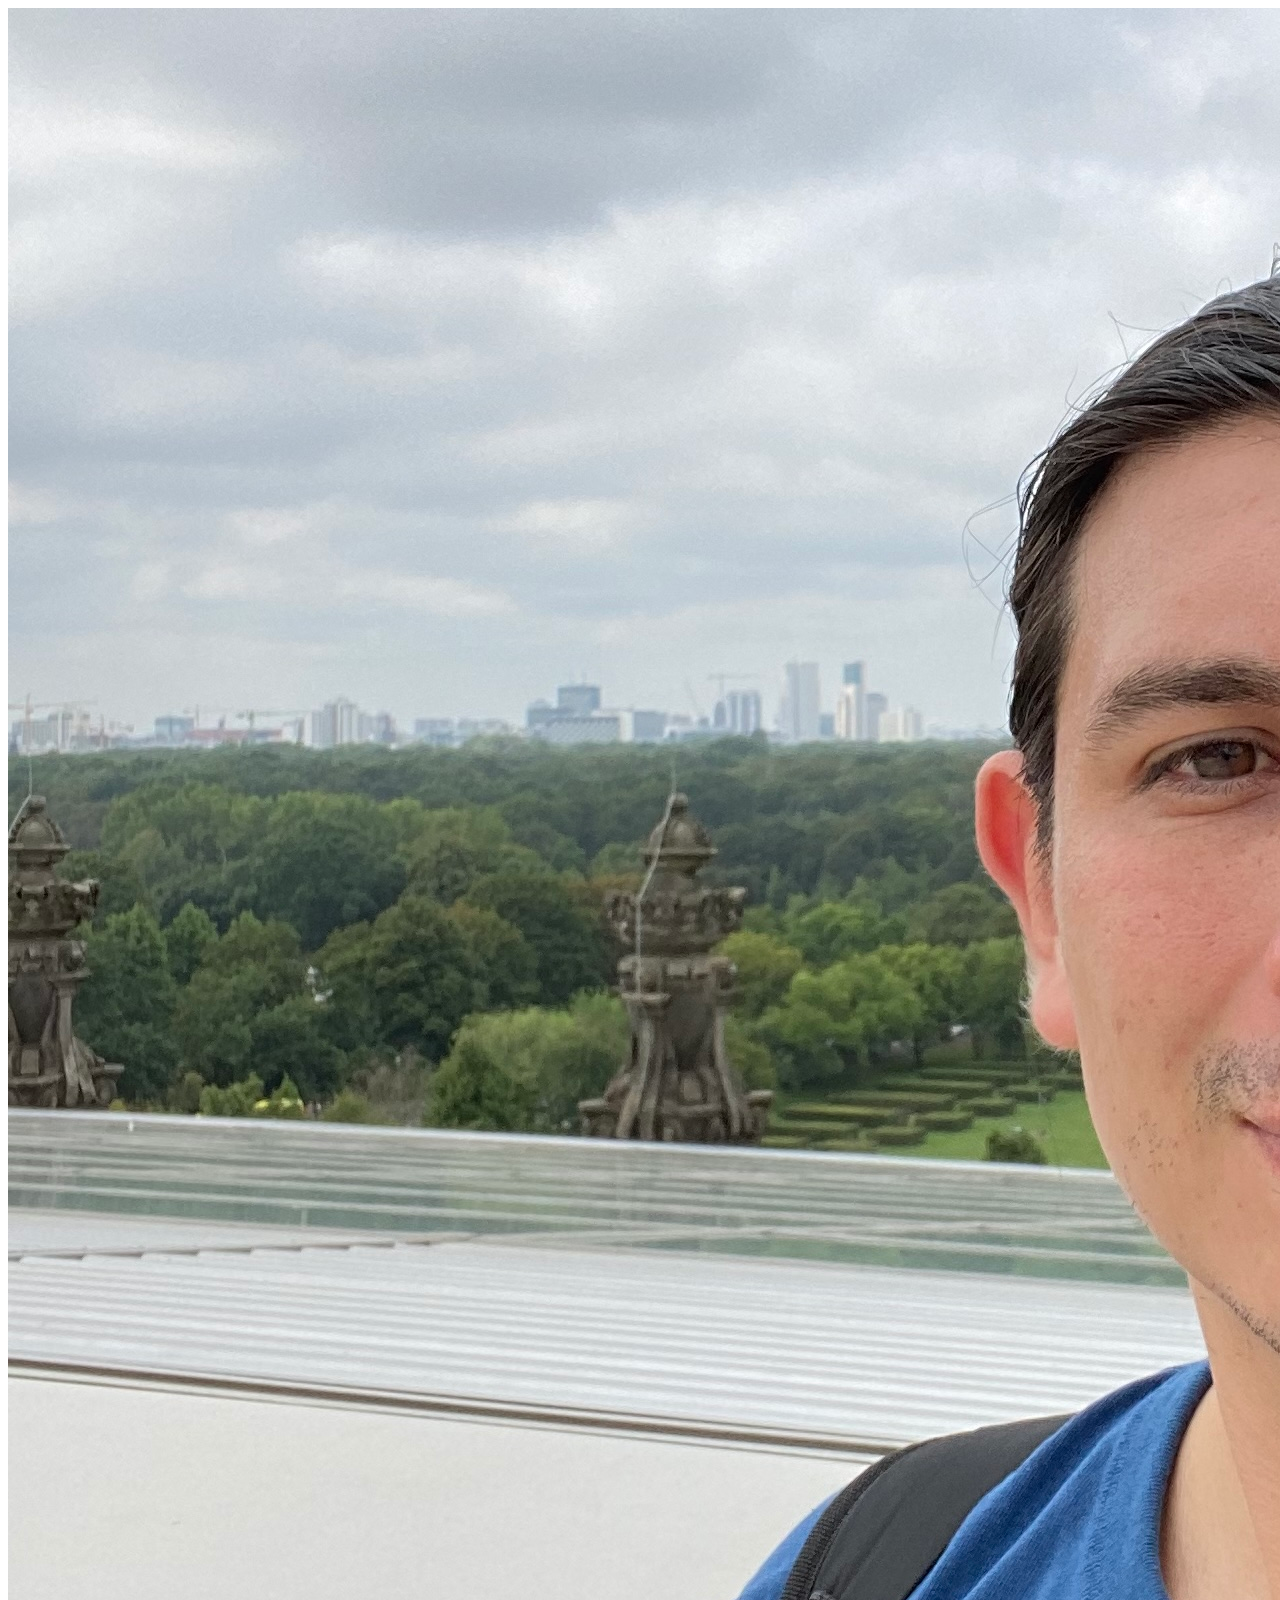
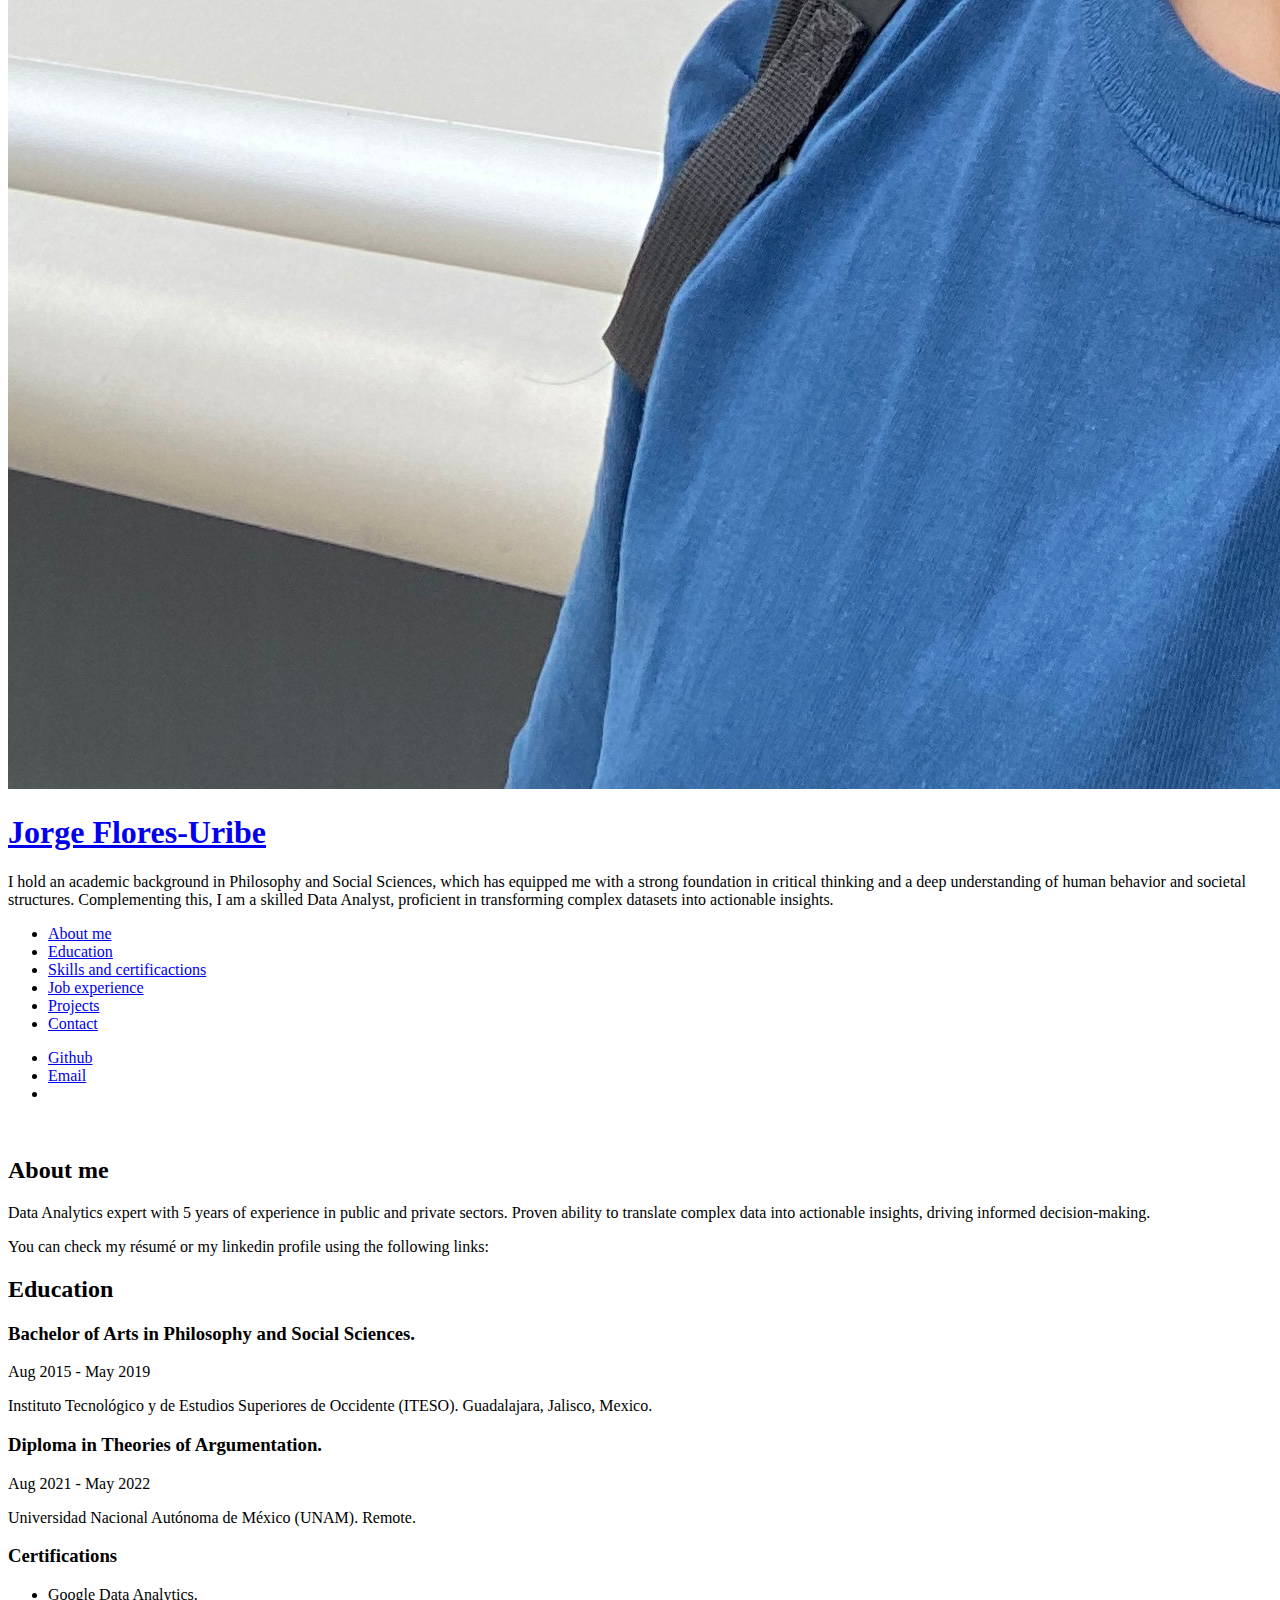
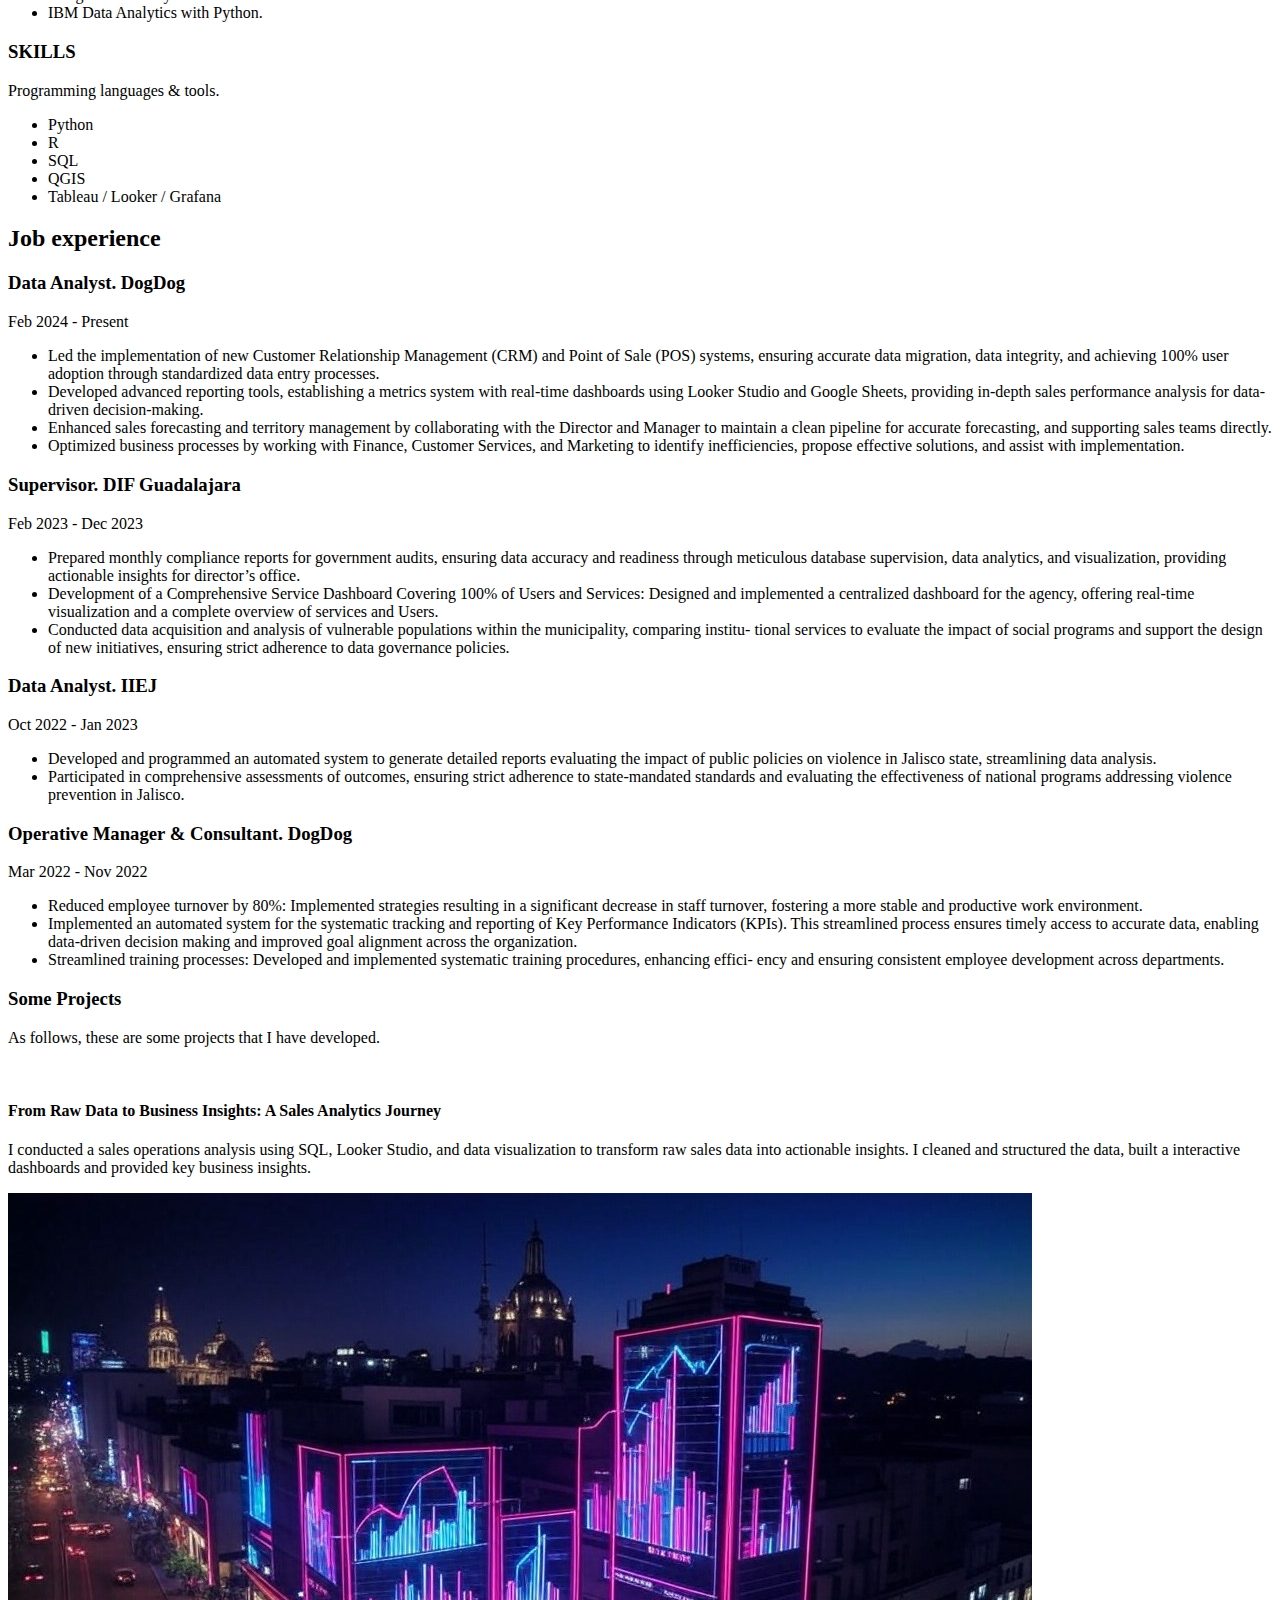
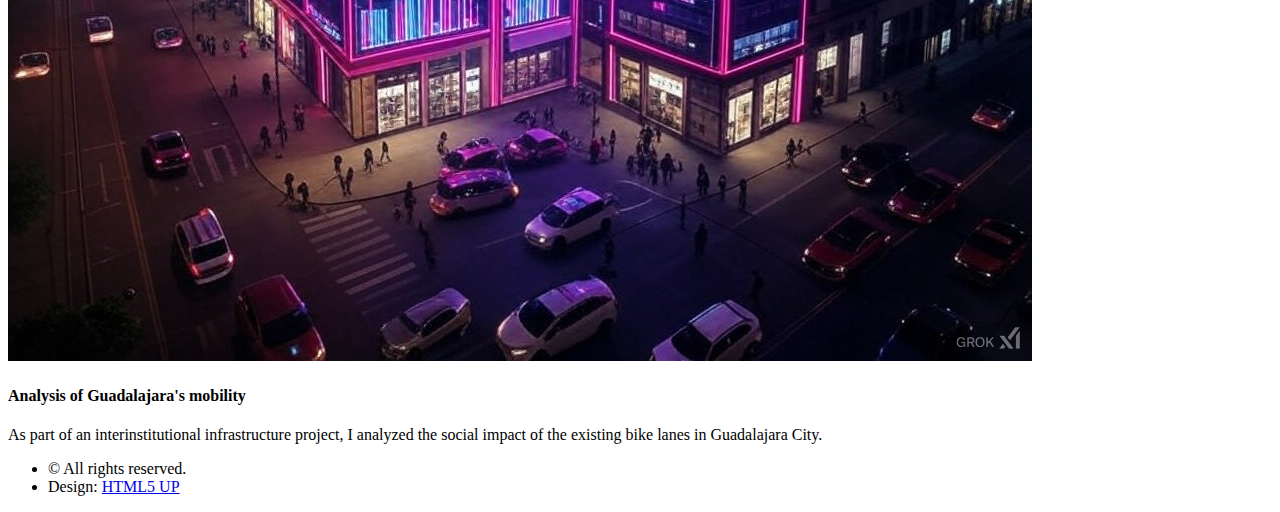
==== commit 73e17e3d: "update" ====
--- a/index.html
+++ b/index.html
@@ -48,7 +48,7 @@
 						<!-- One -->
 							<section id="one">
 								<div class="image main" data-position="center">
-									<img src="images/banner.jpg" alt="" />
+									<img src="images/banner.png" alt="" />
 								</div>
 								<div class="container">
 									<header class="major">
@@ -107,7 +107,7 @@
 									<header class="major">
 										<h2>Job experience</h2>
 									</header>
-									<h3>Data Analyst.</h3>
+									<h3>Data Analyst. DogDog</h3>
 									<div class="flex-shrink-0"><span class="text-primary">Feb 2024 - Present</span></div>
 										<ul>
 											<li>Led the implementation of new Customer Relationship Management (CRM) and Point of Sale (POS) systems, ensuring accurate data migration, data integrity, and achieving 100% user adoption through standardized data entry processes.</li>
@@ -158,7 +158,7 @@
 									<p>As follows, these are some projects that I have developed.</p>
 									<div class="features">
 										<article>
-											<a href="project2/project2.html"class="image"><img src="images/pic02.png" alt="" /></a>
+											<a href="project2/project2.html"class="image"><img src="images/pic01.png" alt="" /></a>
 											<div class="inner">
 												<h4>From Raw Data to Business Insights: A Sales Analytics Journey</h4>
 												<p>I conducted a sales operations analysis using SQL, Looker Studio, and data visualization to transform raw sales data into actionable insights. I cleaned and structured the data, built a interactive dashboards and provided key business insights.</p>
@@ -167,7 +167,7 @@
 										
 										<article>
 											<a href="https://github.com/floresjorge/guadalajara-mobility/tree/main" target="_blank" class="image">
-												<img src="images/pic01.jpg" alt="Bike lanes analysis in Guadalajara" />
+												<img src="images/pic02.jpg" alt="Bike lanes analysis in Guadalajara" />
 											</a>
 											<div class="inner">
 												<h4>Analysis of Guadalajara's mobility</h4>
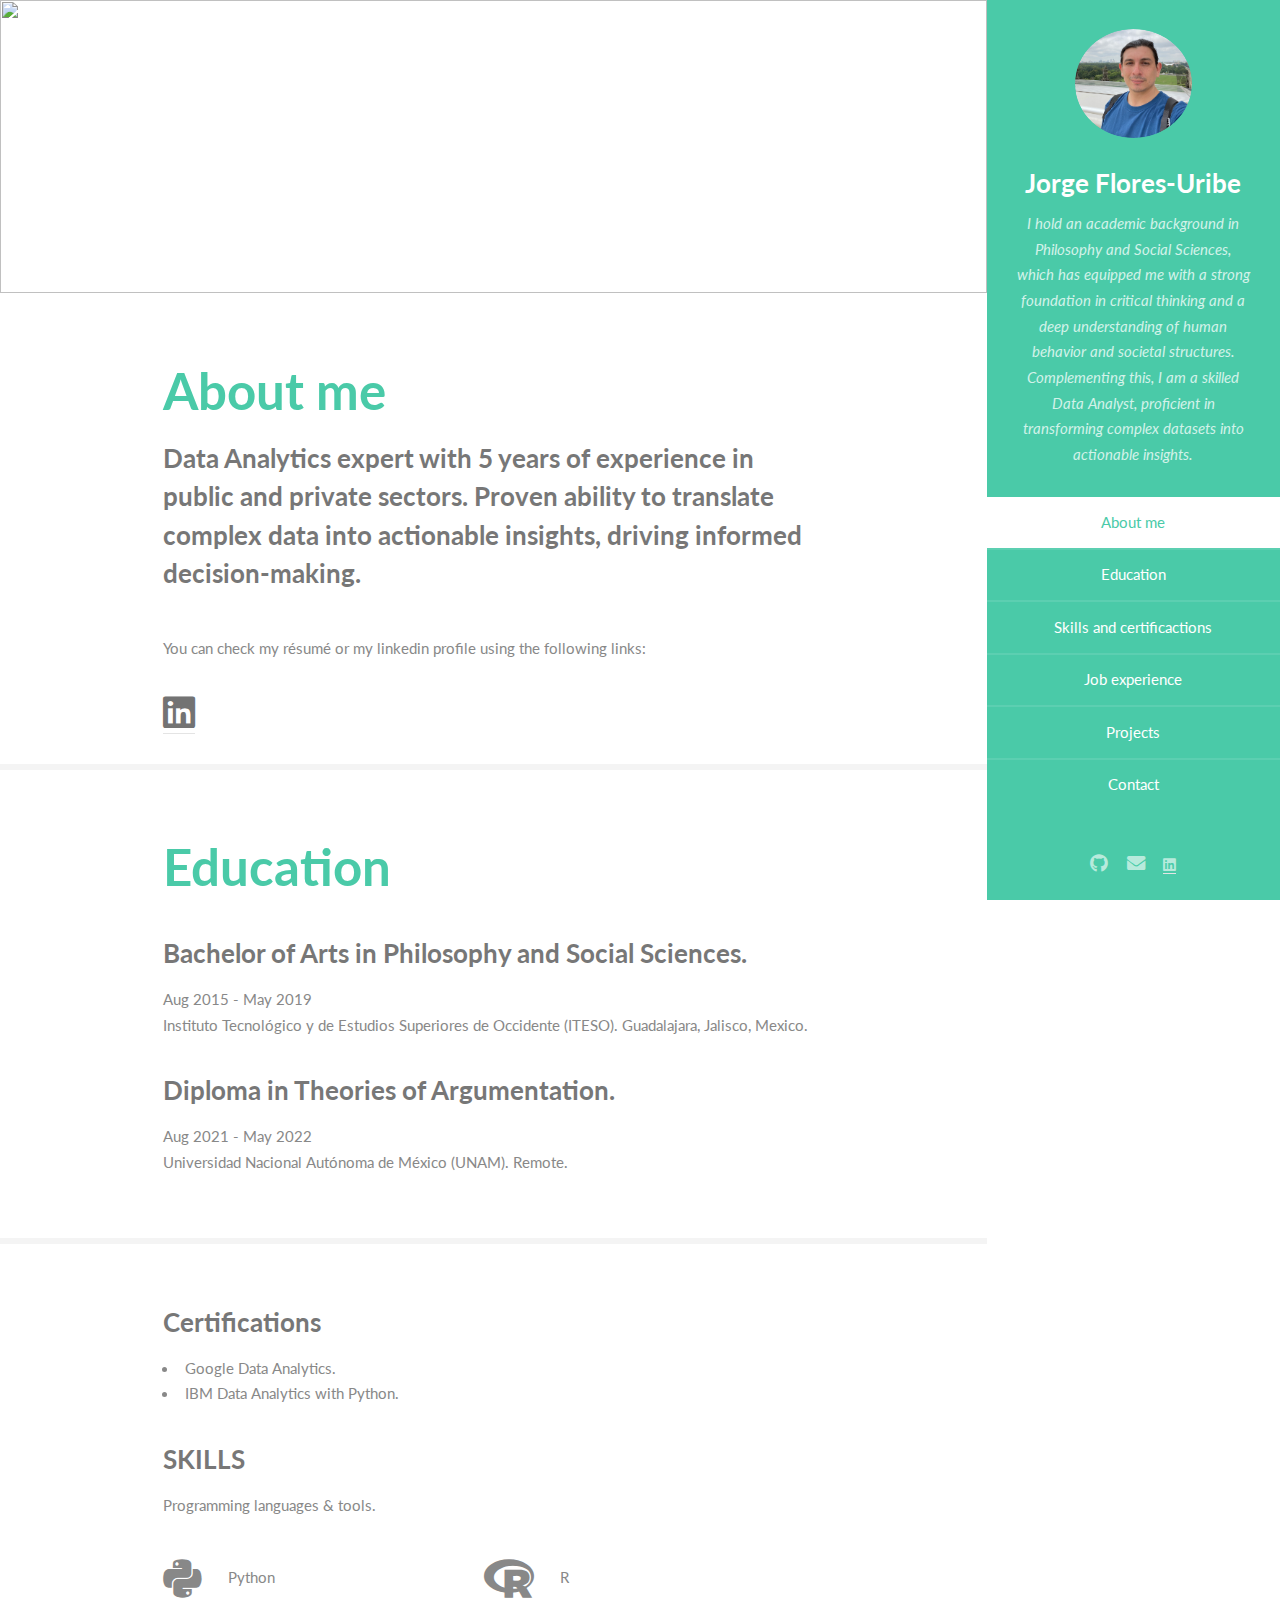
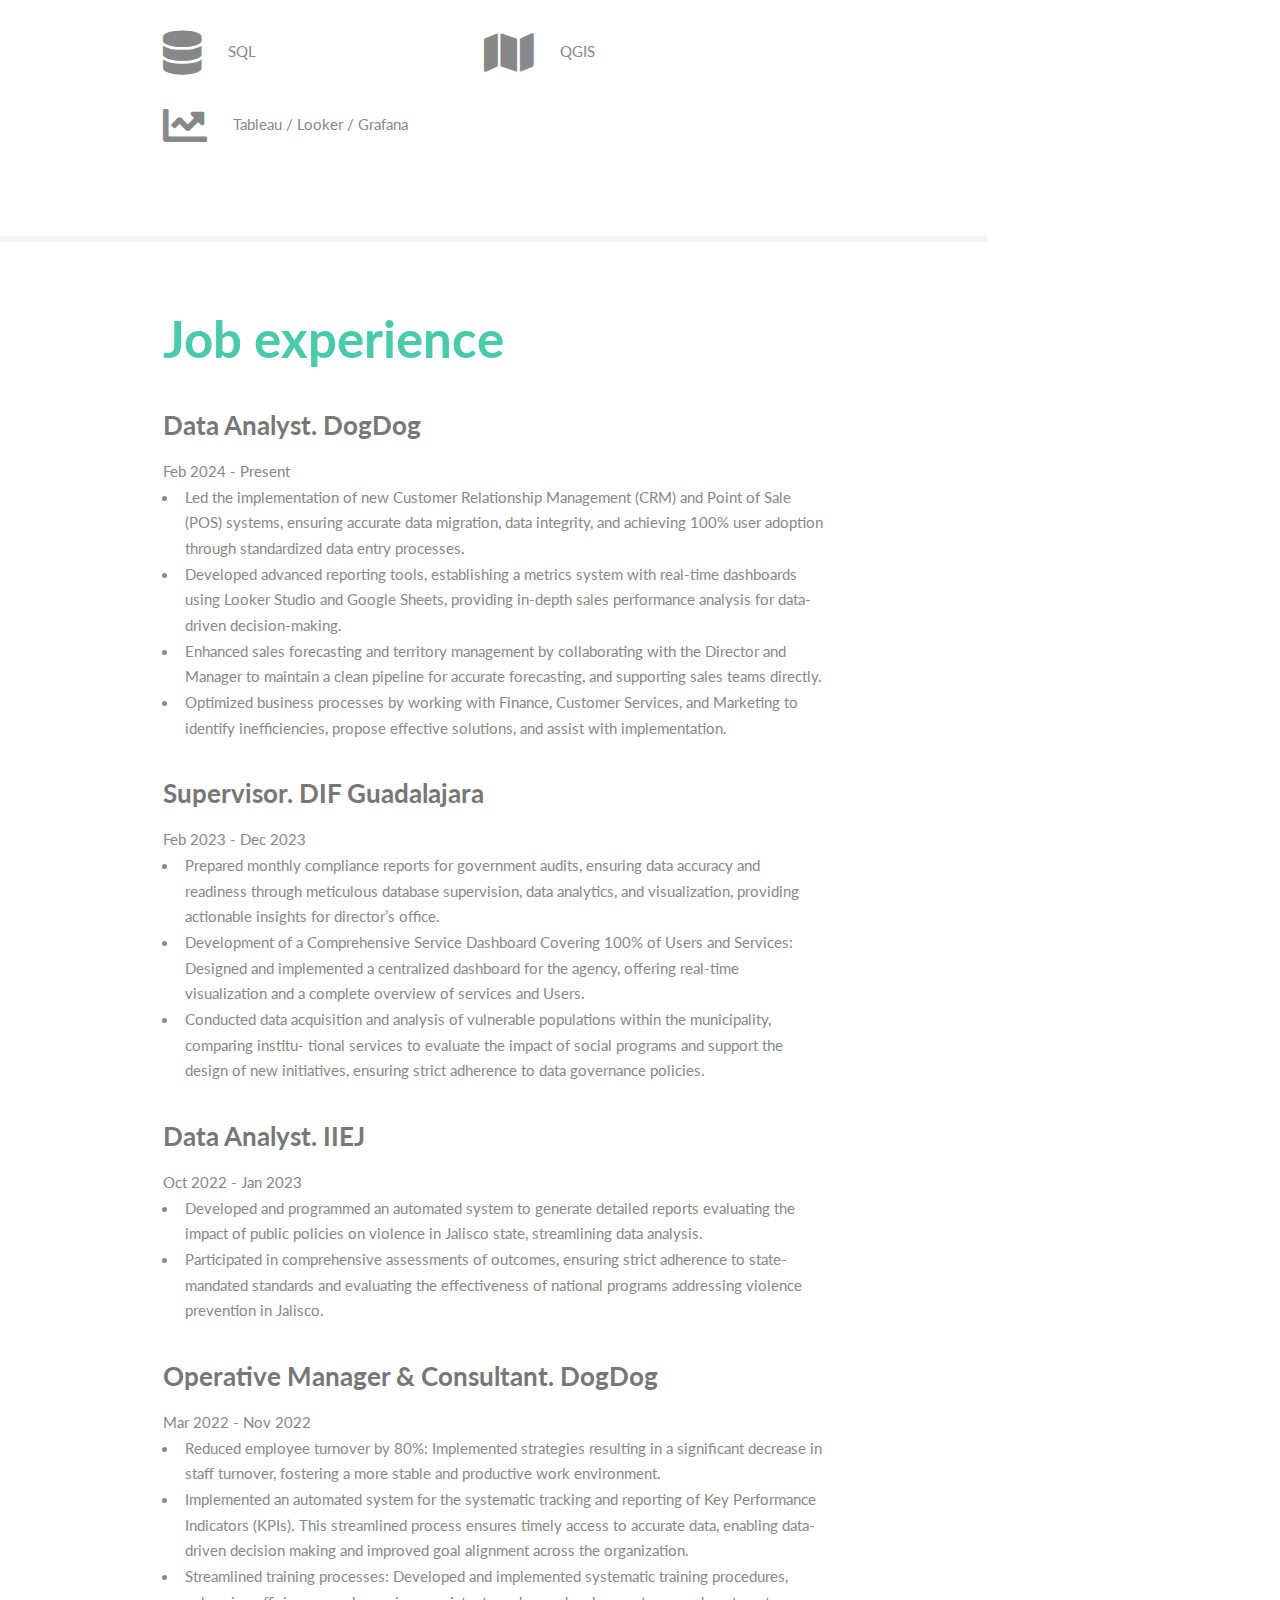
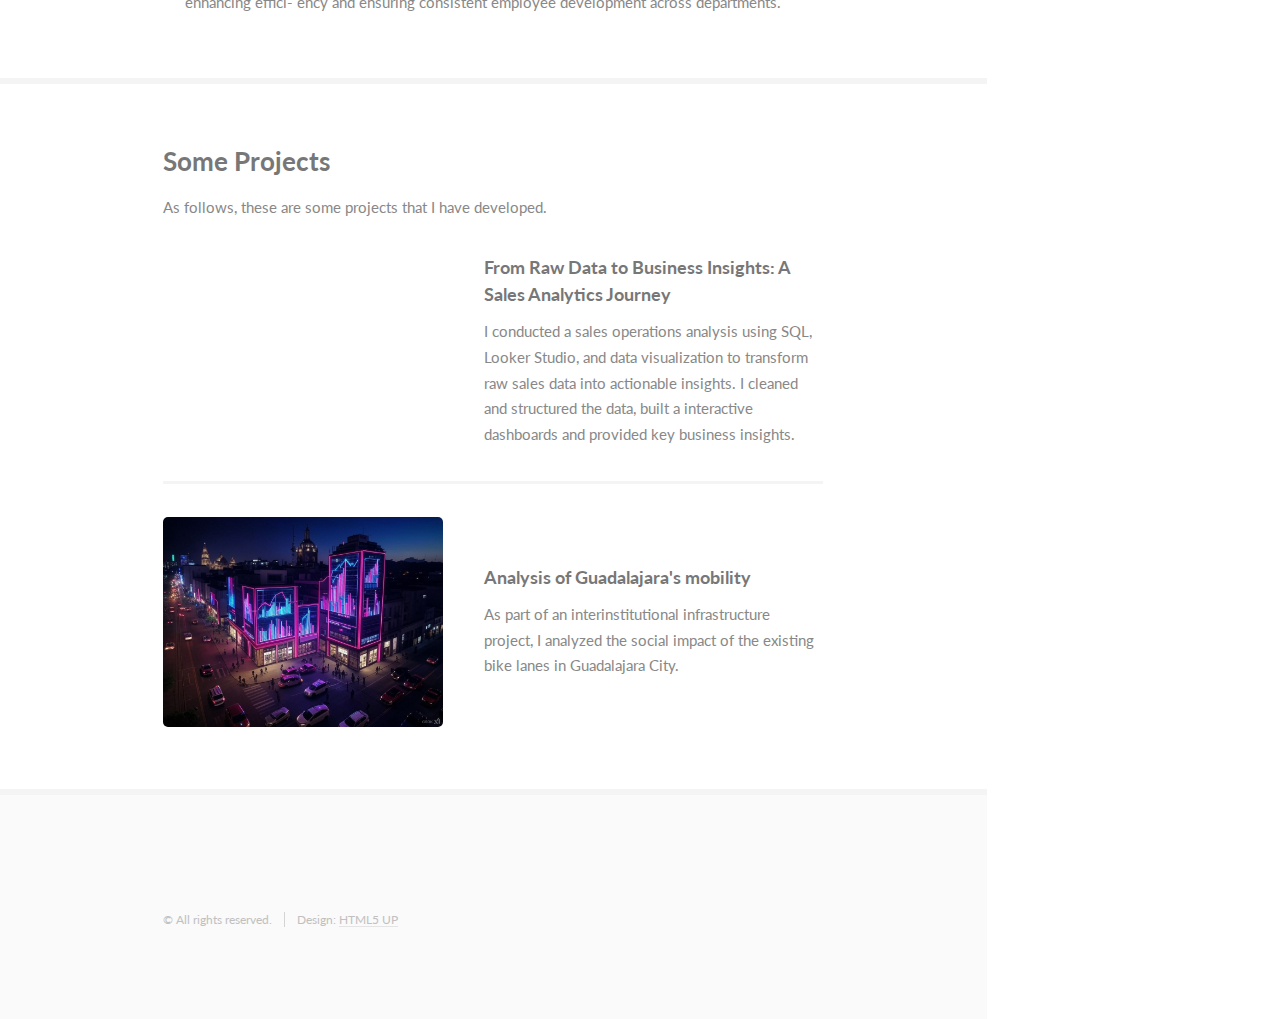
==== commit 971ff20f: "upload with project 2" ====
--- a/index.html
+++ b/index.html
@@ -158,7 +158,7 @@
 									<p>As follows, these are some projects that I have developed.</p>
 									<div class="features">
 										<article>
-											<a href="project2/project2.html"class="image"><img src="images/pic01.png" alt="" /></a>
+											<a href="project2.html"class="image"><img src="images/pic01.png" alt="" /></a>
 											<div class="inner">
 												<h4>From Raw Data to Business Insights: A Sales Analytics Journey</h4>
 												<p>I conducted a sales operations analysis using SQL, Looker Studio, and data visualization to transform raw sales data into actionable insights. I cleaned and structured the data, built a interactive dashboards and provided key business insights.</p>
--- a/assets/css/main.css
+++ b/assets/css/main.css
@@ -0,0 +1,3342 @@
+@import url("fontawesome-all.min.css");
+@import url("https://fonts.googleapis.com/css?family=Lato:400,400italic,700,700italic|Source+Code+Pro:400");
+
+/*
+	Read Only by HTML5 UP
+	html5up.net | @ajlkn
+	Free for personal and commercial use under the CCA 3.0 license (html5up.net/license)
+*/
+
+html, body, div, span, applet, object,
+iframe, h1, h2, h3, h4, h5, h6, p, blockquote,
+pre, a, abbr, acronym, address, big, cite,
+code, del, dfn, em, img, ins, kbd, q, s, samp,
+small, strike, strong, sub, sup, tt, var, b,
+u, i, center, dl, dt, dd, ol, ul, li, fieldset,
+form, label, legend, table, caption, tbody,
+tfoot, thead, tr, th, td, article, aside,
+canvas, details, embed, figure, figcaption,
+footer, header, hgroup, menu, nav, output, ruby,
+section, summary, time, mark, audio, video {
+	margin: 0;
+	padding: 0;
+	border: 0;
+	font-size: 100%;
+	font: inherit;
+	vertical-align: baseline;}
+
+article, aside, details, figcaption, figure,
+footer, header, hgroup, menu, nav, section {
+	display: block;}
+
+body {
+	line-height: 1;
+}
+
+ol, ul {
+	list-style: none;
+}
+
+blockquote, q {
+	quotes: none;
+}
+
+	blockquote:before, blockquote:after, q:before, q:after {
+		content: '';
+		content: none;
+	}
+
+table {
+	border-collapse: collapse;
+	border-spacing: 0;
+}
+
+body {
+	-webkit-text-size-adjust: none;
+}
+
+mark {
+	background-color: transparent;
+	color: inherit;
+}
+
+input::-moz-focus-inner {
+	border: 0;
+	padding: 0;
+}
+
+input, select, textarea {
+	-moz-appearance: none;
+	-webkit-appearance: none;
+	-ms-appearance: none;
+	appearance: none;
+}
+
+/* Basic */
+
+	html {
+		box-sizing: border-box;
+	}
+
+	*, *:before, *:after {
+		box-sizing: inherit;
+	}
+
+	body {
+		background: #fff;
+	}
+
+		body.is-preload *, body.is-preload *:before, body.is-preload *:after {
+			-moz-animation: none !important;
+			-webkit-animation: none !important;
+			-ms-animation: none !important;
+			animation: none !important;
+			-moz-transition: none !important;
+			-webkit-transition: none !important;
+			-ms-transition: none !important;
+			transition: none !important;
+		}
+
+	body, input, select, textarea {
+		color: #888;
+		font-family: "Lato", sans-serif;
+		font-size: 16pt;
+		font-weight: 400;
+		line-height: 1.75em;
+	}
+
+	a {
+		-moz-transition: color 0.2s ease-in-out, border-color 0.2s ease-in-out;
+		-webkit-transition: color 0.2s ease-in-out, border-color 0.2s ease-in-out;
+		-ms-transition: color 0.2s ease-in-out, border-color 0.2s ease-in-out;
+		transition: color 0.2s ease-in-out, border-color 0.2s ease-in-out;
+		border-bottom: solid 1px #e4e4e4;
+		color: inherit;
+		text-decoration: none;
+	}
+
+		a:hover {
+			border-bottom-color: transparent;
+			color: #4acaa8 !important;
+		}
+
+	strong, b {
+		color: #777;
+		font-weight: 700;
+	}
+
+	em, i {
+		font-style: italic;
+	}
+
+	p {
+		margin: 0 0 2.25em 0;
+	}
+
+	h1, h2, h3, h4, h5, h6 {
+		color: #777;
+		font-weight: 700;
+		line-height: 1em;
+		margin: 0 0 0.5625em 0;
+	}
+
+		h1 a, h2 a, h3 a, h4 a, h5 a, h6 a {
+			border: 0;
+			color: inherit;
+			text-decoration: none;
+		}
+
+	h2 {
+		font-size: 2em;
+		line-height: 1.5em;
+	}
+
+	h3 {
+		font-size: 1.75em;
+		line-height: 1.5em;
+	}
+
+	h4 {
+		font-size: 1.25em;
+		line-height: 1.5em;
+	}
+
+	h5 {
+		font-size: 0.9em;
+		line-height: 1.5em;
+	}
+
+	h6 {
+		font-size: 0.7em;
+		line-height: 1.5em;
+	}
+
+	sub {
+		font-size: 0.8em;
+		position: relative;
+		top: 0.5em;
+	}
+
+	sup {
+		font-size: 0.8em;
+		position: relative;
+		top: -0.5em;
+	}
+
+	hr {
+		border: 0;
+		border-bottom: solid 2px #f4f4f4;
+		margin: 2.25em 0;
+	}
+
+		hr.major {
+			margin: 3.375em 0;
+		}
+
+	blockquote {
+		border-left: solid 8px #e4e4e4;
+		font-style: italic;
+		margin: 0 0 2.25em 0;
+		padding: 0.5em 0 0.5em 2em;
+	}
+
+	code {
+		background: #555;
+		border-radius: 5px;
+		color: #fff;
+		font-family: "Source Code Pro", monospace;
+		font-size: 0.9em;
+		margin: 0 0.25em;
+		padding: 0.25em 0.65em;
+	}
+
+	pre {
+		font-family: "Source Code Pro", monospace;
+		font-size: 0.9em;
+		margin: 0 0 2.25em 0;
+	}
+
+		pre code {
+			-webkit-overflow-scrolling: touch;
+			display: block;
+			line-height: 1.5em;
+			overflow-x: auto;
+			padding: 1em 1.5em;
+		}
+
+	.align-left {
+		text-align: left;
+	}
+
+	.align-center {
+		text-align: center;
+	}
+
+	.align-right {
+		text-align: right;
+	}
+
+/* Row */
+
+	.row {
+		display: flex;
+		flex-wrap: wrap;
+		box-sizing: border-box;
+		align-items: stretch;
+	}
+
+		.row > * {
+			box-sizing: border-box;
+		}
+
+		.row.gtr-uniform > * > :last-child {
+			margin-bottom: 0;
+		}
+
+		.row.aln-left {
+			justify-content: flex-start;
+		}
+
+		.row.aln-center {
+			justify-content: center;
+		}
+
+		.row.aln-right {
+			justify-content: flex-end;
+		}
+
+		.row.aln-top {
+			align-items: flex-start;
+		}
+
+		.row.aln-middle {
+			align-items: center;
+		}
+
+		.row.aln-bottom {
+			align-items: flex-end;
+		}
+
+		.row > .imp {
+			order: -1;
+		}
+
+		.row > .col-1 {
+			width: 8.33333%;
+		}
+
+		.row > .off-1 {
+			margin-left: 8.33333%;
+		}
+
+		.row > .col-2 {
+			width: 16.66667%;
+		}
+
+		.row > .off-2 {
+			margin-left: 16.66667%;
+		}
+
+		.row > .col-3 {
+			width: 25%;
+		}
+
+		.row > .off-3 {
+			margin-left: 25%;
+		}
+
+		.row > .col-4 {
+			width: 33.33333%;
+		}
+
+		.row > .off-4 {
+			margin-left: 33.33333%;
+		}
+
+		.row > .col-5 {
+			width: 41.66667%;
+		}
+
+		.row > .off-5 {
+			margin-left: 41.66667%;
+		}
+
+		.row > .col-6 {
+			width: 50%;
+		}
+
+		.row > .off-6 {
+			margin-left: 50%;
+		}
+
+		.row > .col-7 {
+			width: 58.33333%;
+		}
+
+		.row > .off-7 {
+			margin-left: 58.33333%;
+		}
+
+		.row > .col-8 {
+			width: 66.66667%;
+		}
+
+		.row > .off-8 {
+			margin-left: 66.66667%;
+		}
+
+		.row > .col-9 {
+			width: 75%;
+		}
+
+		.row > .off-9 {
+			margin-left: 75%;
+		}
+
+		.row > .col-10 {
+			width: 83.33333%;
+		}
+
+		.row > .off-10 {
+			margin-left: 83.33333%;
+		}
+
+		.row > .col-11 {
+			width: 91.66667%;
+		}
+
+		.row > .off-11 {
+			margin-left: 91.66667%;
+		}
+
+		.row > .col-12 {
+			width: 100%;
+		}
+
+		.row > .off-12 {
+			margin-left: 100%;
+		}
+
+		.row.gtr-0 {
+			margin-top: 0;
+			margin-left: 0em;
+		}
+
+			.row.gtr-0 > * {
+				padding: 0 0 0 0em;
+			}
+
+			.row.gtr-0.gtr-uniform {
+				margin-top: 0em;
+			}
+
+				.row.gtr-0.gtr-uniform > * {
+					padding-top: 0em;
+				}
+
+		.row.gtr-25 {
+			margin-top: 0;
+			margin-left: -0.5em;
+		}
+
+			.row.gtr-25 > * {
+				padding: 0 0 0 0.5em;
+			}
+
+			.row.gtr-25.gtr-uniform {
+				margin-top: -0.5em;
+			}
+
+				.row.gtr-25.gtr-uniform > * {
+					padding-top: 0.5em;
+				}
+
+		.row.gtr-50 {
+			margin-top: 0;
+			margin-left: -1em;
+		}
+
+			.row.gtr-50 > * {
+				padding: 0 0 0 1em;
+			}
+
+			.row.gtr-50.gtr-uniform {
+				margin-top: -1em;
+			}
+
+				.row.gtr-50.gtr-uniform > * {
+					padding-top: 1em;
+				}
+
+		.row {
+			margin-top: 0;
+			margin-left: -2em;
+		}
+
+			.row > * {
+				padding: 0 0 0 2em;
+			}
+
+			.row.gtr-uniform {
+				margin-top: -2em;
+			}
+
+				.row.gtr-uniform > * {
+					padding-top: 2em;
+				}
+
+		.row.gtr-150 {
+			margin-top: 0;
+			margin-left: -3em;
+		}
+
+			.row.gtr-150 > * {
+				padding: 0 0 0 3em;
+			}
+
+			.row.gtr-150.gtr-uniform {
+				margin-top: -3em;
+			}
+
+				.row.gtr-150.gtr-uniform > * {
+					padding-top: 3em;
+				}
+
+		.row.gtr-200 {
+			margin-top: 0;
+			margin-left: -4em;
+		}
+
+			.row.gtr-200 > * {
+				padding: 0 0 0 4em;
+			}
+
+			.row.gtr-200.gtr-uniform {
+				margin-top: -4em;
+			}
+
+				.row.gtr-200.gtr-uniform > * {
+					padding-top: 4em;
+				}
+
+		@media screen and (max-width: 1680px) {
+
+			.row {
+				display: flex;
+				flex-wrap: wrap;
+				box-sizing: border-box;
+				align-items: stretch;
+			}
+
+				.row > * {
+					box-sizing: border-box;
+				}
+
+				.row.gtr-uniform > * > :last-child {
+					margin-bottom: 0;
+				}
+
+				.row.aln-left {
+					justify-content: flex-start;
+				}
+
+				.row.aln-center {
+					justify-content: center;
+				}
+
+				.row.aln-right {
+					justify-content: flex-end;
+				}
+
+				.row.aln-top {
+					align-items: flex-start;
+				}
+
+				.row.aln-middle {
+					align-items: center;
+				}
+
+				.row.aln-bottom {
+					align-items: flex-end;
+				}
+
+				.row > .imp-xlarge {
+					order: -1;
+				}
+
+				.row > .col-1-xlarge {
+					width: 8.33333%;
+				}
+
+				.row > .off-1-xlarge {
+					margin-left: 8.33333%;
+				}
+
+				.row > .col-2-xlarge {
+					width: 16.66667%;
+				}
+
+				.row > .off-2-xlarge {
+					margin-left: 16.66667%;
+				}
+
+				.row > .col-3-xlarge {
+					width: 25%;
+				}
+
+				.row > .off-3-xlarge {
+					margin-left: 25%;
+				}
+
+				.row > .col-4-xlarge {
+					width: 33.33333%;
+				}
+
+				.row > .off-4-xlarge {
+					margin-left: 33.33333%;
+				}
+
+				.row > .col-5-xlarge {
+					width: 41.66667%;
+				}
+
+				.row > .off-5-xlarge {
+					margin-left: 41.66667%;
+				}
+
+				.row > .col-6-xlarge {
+					width: 50%;
+				}
+
+				.row > .off-6-xlarge {
+					margin-left: 50%;
+				}
+
+				.row > .col-7-xlarge {
+					width: 58.33333%;
+				}
+
+				.row > .off-7-xlarge {
+					margin-left: 58.33333%;
+				}
+
+				.row > .col-8-xlarge {
+					width: 66.66667%;
+				}
+
+				.row > .off-8-xlarge {
+					margin-left: 66.66667%;
+				}
+
+				.row > .col-9-xlarge {
+					width: 75%;
+				}
+
+				.row > .off-9-xlarge {
+					margin-left: 75%;
+				}
+
+				.row > .col-10-xlarge {
+					width: 83.33333%;
+				}
+
+				.row > .off-10-xlarge {
+					margin-left: 83.33333%;
+				}
+
+				.row > .col-11-xlarge {
+					width: 91.66667%;
+				}
+
+				.row > .off-11-xlarge {
+					margin-left: 91.66667%;
+				}
+
+				.row > .col-12-xlarge {
+					width: 100%;
+				}
+
+				.row > .off-12-xlarge {
+					margin-left: 100%;
+				}
+
+				.row.gtr-0 {
+					margin-top: 0;
+					margin-left: 0em;
+				}
+
+					.row.gtr-0 > * {
+						padding: 0 0 0 0em;
+					}
+
+					.row.gtr-0.gtr-uniform {
+						margin-top: 0em;
+					}
+
+						.row.gtr-0.gtr-uniform > * {
+							padding-top: 0em;
+						}
+
+				.row.gtr-25 {
+					margin-top: 0;
+					margin-left: -0.5em;
+				}
+
+					.row.gtr-25 > * {
+						padding: 0 0 0 0.5em;
+					}
+
+					.row.gtr-25.gtr-uniform {
+						margin-top: -0.5em;
+					}
+
+						.row.gtr-25.gtr-uniform > * {
+							padding-top: 0.5em;
+						}
+
+				.row.gtr-50 {
+					margin-top: 0;
+					margin-left: -1em;
+				}
+
+					.row.gtr-50 > * {
+						padding: 0 0 0 1em;
+					}
+
+					.row.gtr-50.gtr-uniform {
+						margin-top: -1em;
+					}
+
+						.row.gtr-50.gtr-uniform > * {
+							padding-top: 1em;
+						}
+
+				.row {
+					margin-top: 0;
+					margin-left: -2em;
+				}
+
+					.row > * {
+						padding: 0 0 0 2em;
+					}
+
+					.row.gtr-uniform {
+						margin-top: -2em;
+					}
+
+						.row.gtr-uniform > * {
+							padding-top: 2em;
+						}
+
+				.row.gtr-150 {
+					margin-top: 0;
+					margin-left: -3em;
+				}
+
+					.row.gtr-150 > * {
+						padding: 0 0 0 3em;
+					}
+
+					.row.gtr-150.gtr-uniform {
+						margin-top: -3em;
+					}
+
+						.row.gtr-150.gtr-uniform > * {
+							padding-top: 3em;
+						}
+
+				.row.gtr-200 {
+					margin-top: 0;
+					margin-left: -4em;
+				}
+
+					.row.gtr-200 > * {
+						padding: 0 0 0 4em;
+					}
+
+					.row.gtr-200.gtr-uniform {
+						margin-top: -4em;
+					}
+
+						.row.gtr-200.gtr-uniform > * {
+							padding-top: 4em;
+						}
+
+		}
+
+		@media screen and (max-width: 1280px) {
+
+			.row {
+				display: flex;
+				flex-wrap: wrap;
+				box-sizing: border-box;
+				align-items: stretch;
+			}
+
+				.row > * {
+					box-sizing: border-box;
+				}
+
+				.row.gtr-uniform > * > :last-child {
+					margin-bottom: 0;
+				}
+
+				.row.aln-left {
+					justify-content: flex-start;
+				}
+
+				.row.aln-center {
+					justify-content: center;
+				}
+
+				.row.aln-right {
+					justify-content: flex-end;
+				}
+
+				.row.aln-top {
+					align-items: flex-start;
+				}
+
+				.row.aln-middle {
+					align-items: center;
+				}
+
+				.row.aln-bottom {
+					align-items: flex-end;
+				}
+
+				.row > .imp-large {
+					order: -1;
+				}
+
+				.row > .col-1-large {
+					width: 8.33333%;
+				}
+
+				.row > .off-1-large {
+					margin-left: 8.33333%;
+				}
+
+				.row > .col-2-large {
+					width: 16.66667%;
+				}
+
+				.row > .off-2-large {
+					margin-left: 16.66667%;
+				}
+
+				.row > .col-3-large {
+					width: 25%;
+				}
+
+				.row > .off-3-large {
+					margin-left: 25%;
+				}
+
+				.row > .col-4-large {
+					width: 33.33333%;
+				}
+
+				.row > .off-4-large {
+					margin-left: 33.33333%;
+				}
+
+				.row > .col-5-large {
+					width: 41.66667%;
+				}
+
+				.row > .off-5-large {
+					margin-left: 41.66667%;
+				}
+
+				.row > .col-6-large {
+					width: 50%;
+				}
+
+				.row > .off-6-large {
+					margin-left: 50%;
+				}
+
+				.row > .col-7-large {
+					width: 58.33333%;
+				}
+
+				.row > .off-7-large {
+					margin-left: 58.33333%;
+				}
+
+				.row > .col-8-large {
+					width: 66.66667%;
+				}
+
+				.row > .off-8-large {
+					margin-left: 66.66667%;
+				}
+
+				.row > .col-9-large {
+					width: 75%;
+				}
+
+				.row > .off-9-large {
+					margin-left: 75%;
+				}
+
+				.row > .col-10-large {
+					width: 83.33333%;
+				}
+
+				.row > .off-10-large {
+					margin-left: 83.33333%;
+				}
+
+				.row > .col-11-large {
+					width: 91.66667%;
+				}
+
+				.row > .off-11-large {
+					margin-left: 91.66667%;
+				}
+
+				.row > .col-12-large {
+					width: 100%;
+				}
+
+				.row > .off-12-large {
+					margin-left: 100%;
+				}
+
+				.row.gtr-0 {
+					margin-top: 0;
+					margin-left: 0em;
+				}
+
+					.row.gtr-0 > * {
+						padding: 0 0 0 0em;
+					}
+
+					.row.gtr-0.gtr-uniform {
+						margin-top: 0em;
+					}
+
+						.row.gtr-0.gtr-uniform > * {
+							padding-top: 0em;
+						}
+
+				.row.gtr-25 {
+					margin-top: 0;
+					margin-left: -0.375em;
+				}
+
+					.row.gtr-25 > * {
+						padding: 0 0 0 0.375em;
+					}
+
+					.row.gtr-25.gtr-uniform {
+						margin-top: -0.375em;
+					}
+
+						.row.gtr-25.gtr-uniform > * {
+							padding-top: 0.375em;
+						}
+
+				.row.gtr-50 {
+					margin-top: 0;
+					margin-left: -0.75em;
+				}
+
+					.row.gtr-50 > * {
+						padding: 0 0 0 0.75em;
+					}
+
+					.row.gtr-50.gtr-uniform {
+						margin-top: -0.75em;
+					}
+
+						.row.gtr-50.gtr-uniform > * {
+							padding-top: 0.75em;
+						}
+
+				.row {
+					margin-top: 0;
+					margin-left: -1.5em;
+				}
+
+					.row > * {
+						padding: 0 0 0 1.5em;
+					}
+
+					.row.gtr-uniform {
+						margin-top: -1.5em;
+					}
+
+						.row.gtr-uniform > * {
+							padding-top: 1.5em;
+						}
+
+				.row.gtr-150 {
+					margin-top: 0;
+					margin-left: -2.25em;
+				}
+
+					.row.gtr-150 > * {
+						padding: 0 0 0 2.25em;
+					}
+
+					.row.gtr-150.gtr-uniform {
+						margin-top: -2.25em;
+					}
+
+						.row.gtr-150.gtr-uniform > * {
+							padding-top: 2.25em;
+						}
+
+				.row.gtr-200 {
+					margin-top: 0;
+					margin-left: -3em;
+				}
+
+					.row.gtr-200 > * {
+						padding: 0 0 0 3em;
+					}
+
+					.row.gtr-200.gtr-uniform {
+						margin-top: -3em;
+					}
+
+						.row.gtr-200.gtr-uniform > * {
+							padding-top: 3em;
+						}
+
+		}
+
+		@media screen and (max-width: 1024px) {
+
+			.row {
+				display: flex;
+				flex-wrap: wrap;
+				box-sizing: border-box;
+				align-items: stretch;
+			}
+
+				.row > * {
+					box-sizing: border-box;
+				}
+
+				.row.gtr-uniform > * > :last-child {
+					margin-bottom: 0;
+				}
+
+				.row.aln-left {
+					justify-content: flex-start;
+				}
+
+				.row.aln-center {
+					justify-content: center;
+				}
+
+				.row.aln-right {
+					justify-content: flex-end;
+				}
+
+				.row.aln-top {
+					align-items: flex-start;
+				}
+
+				.row.aln-middle {
+					align-items: center;
+				}
+
+				.row.aln-bottom {
+					align-items: flex-end;
+				}
+
+				.row > .imp-medium {
+					order: -1;
+				}
+
+				.row > .col-1-medium {
+					width: 8.33333%;
+				}
+
+				.row > .off-1-medium {
+					margin-left: 8.33333%;
+				}
+
+				.row > .col-2-medium {
+					width: 16.66667%;
+				}
+
+				.row > .off-2-medium {
+					margin-left: 16.66667%;
+				}
+
+				.row > .col-3-medium {
+					width: 25%;
+				}
+
+				.row > .off-3-medium {
+					margin-left: 25%;
+				}
+
+				.row > .col-4-medium {
+					width: 33.33333%;
+				}
+
+				.row > .off-4-medium {
+					margin-left: 33.33333%;
+				}
+
+				.row > .col-5-medium {
+					width: 41.66667%;
+				}
+
+				.row > .off-5-medium {
+					margin-left: 41.66667%;
+				}
+
+				.row > .col-6-medium {
+					width: 50%;
+				}
+
+				.row > .off-6-medium {
+					margin-left: 50%;
+				}
+
+				.row > .col-7-medium {
+					width: 58.33333%;
+				}
+
+				.row > .off-7-medium {
+					margin-left: 58.33333%;
+				}
+
+				.row > .col-8-medium {
+					width: 66.66667%;
+				}
+
+				.row > .off-8-medium {
+					margin-left: 66.66667%;
+				}
+
+				.row > .col-9-medium {
+					width: 75%;
+				}
+
+				.row > .off-9-medium {
+					margin-left: 75%;
+				}
+
+				.row > .col-10-medium {
+					width: 83.33333%;
+				}
+
+				.row > .off-10-medium {
+					margin-left: 83.33333%;
+				}
+
+				.row > .col-11-medium {
+					width: 91.66667%;
+				}
+
+				.row > .off-11-medium {
+					margin-left: 91.66667%;
+				}
+
+				.row > .col-12-medium {
+					width: 100%;
+				}
+
+				.row > .off-12-medium {
+					margin-left: 100%;
+				}
+
+				.row.gtr-0 {
+					margin-top: 0;
+					margin-left: 0em;
+				}
+
+					.row.gtr-0 > * {
+						padding: 0 0 0 0em;
+					}
+
+					.row.gtr-0.gtr-uniform {
+						margin-top: 0em;
+					}
+
+						.row.gtr-0.gtr-uniform > * {
+							padding-top: 0em;
+						}
+
+				.row.gtr-25 {
+					margin-top: 0;
+					margin-left: -0.375em;
+				}
+
+					.row.gtr-25 > * {
+						padding: 0 0 0 0.375em;
+					}
+
+					.row.gtr-25.gtr-uniform {
+						margin-top: -0.375em;
+					}
+
+						.row.gtr-25.gtr-uniform > * {
+							padding-top: 0.375em;
+						}
+
+				.row.gtr-50 {
+					margin-top: 0;
+					margin-left: -0.75em;
+				}
+
+					.row.gtr-50 > * {
+						padding: 0 0 0 0.75em;
+					}
+
+					.row.gtr-50.gtr-uniform {
+						margin-top: -0.75em;
+					}
+
+						.row.gtr-50.gtr-uniform > * {
+							padding-top: 0.75em;
+						}
+
+				.row {
+					margin-top: 0;
+					margin-left: -1.5em;
+				}
+
+					.row > * {
+						padding: 0 0 0 1.5em;
+					}
+
+					.row.gtr-uniform {
+						margin-top: -1.5em;
+					}
+
+						.row.gtr-uniform > * {
+							padding-top: 1.5em;
+						}
+
+				.row.gtr-150 {
+					margin-top: 0;
+					margin-left: -2.25em;
+				}
+
+					.row.gtr-150 > * {
+						padding: 0 0 0 2.25em;
+					}
+
+					.row.gtr-150.gtr-uniform {
+						margin-top: -2.25em;
+					}
+
+						.row.gtr-150.gtr-uniform > * {
+							padding-top: 2.25em;
+						}
+
+				.row.gtr-200 {
+					margin-top: 0;
+					margin-left: -3em;
+				}
+
+					.row.gtr-200 > * {
+						padding: 0 0 0 3em;
+					}
+
+					.row.gtr-200.gtr-uniform {
+						margin-top: -3em;
+					}
+
+						.row.gtr-200.gtr-uniform > * {
+							padding-top: 3em;
+						}
+
+		}
+
+		@media screen and (max-width: 736px) {
+
+			.row {
+				display: flex;
+				flex-wrap: wrap;
+				box-sizing: border-box;
+				align-items: stretch;
+			}
+
+				.row > * {
+					box-sizing: border-box;
+				}
+
+				.row.gtr-uniform > * > :last-child {
+					margin-bottom: 0;
+				}
+
+				.row.aln-left {
+					justify-content: flex-start;
+				}
+
+				.row.aln-center {
+					justify-content: center;
+				}
+
+				.row.aln-right {
+					justify-content: flex-end;
+				}
+
+				.row.aln-top {
+					align-items: flex-start;
+				}
+
+				.row.aln-middle {
+					align-items: center;
+				}
+
+				.row.aln-bottom {
+					align-items: flex-end;
+				}
+
+				.row > .imp-small {
+					order: -1;
+				}
+
+				.row > .col-1-small {
+					width: 8.33333%;
+				}
+
+				.row > .off-1-small {
+					margin-left: 8.33333%;
+				}
+
+				.row > .col-2-small {
+					width: 16.66667%;
+				}
+
+				.row > .off-2-small {
+					margin-left: 16.66667%;
+				}
+
+				.row > .col-3-small {
+					width: 25%;
+				}
+
+				.row > .off-3-small {
+					margin-left: 25%;
+				}
+
+				.row > .col-4-small {
+					width: 33.33333%;
+				}
+
+				.row > .off-4-small {
+					margin-left: 33.33333%;
+				}
+
+				.row > .col-5-small {
+					width: 41.66667%;
+				}
+
+				.row > .off-5-small {
+					margin-left: 41.66667%;
+				}
+
+				.row > .col-6-small {
+					width: 50%;
+				}
+
+				.row > .off-6-small {
+					margin-left: 50%;
+				}
+
+				.row > .col-7-small {
+					width: 58.33333%;
+				}
+
+				.row > .off-7-small {
+					margin-left: 58.33333%;
+				}
+
+				.row > .col-8-small {
+					width: 66.66667%;
+				}
+
+				.row > .off-8-small {
+					margin-left: 66.66667%;
+				}
+
+				.row > .col-9-small {
+					width: 75%;
+				}
+
+				.row > .off-9-small {
+					margin-left: 75%;
+				}
+
+				.row > .col-10-small {
+					width: 83.33333%;
+				}
+
+				.row > .off-10-small {
+					margin-left: 83.33333%;
+				}
+
+				.row > .col-11-small {
+					width: 91.66667%;
+				}
+
+				.row > .off-11-small {
+					margin-left: 91.66667%;
+				}
+
+				.row > .col-12-small {
+					width: 100%;
+				}
+
+				.row > .off-12-small {
+					margin-left: 100%;
+				}
+
+				.row.gtr-0 {
+					margin-top: 0;
+					margin-left: 0em;
+				}
+
+					.row.gtr-0 > * {
+						padding: 0 0 0 0em;
+					}
+
+					.row.gtr-0.gtr-uniform {
+						margin-top: 0em;
+					}
+
+						.row.gtr-0.gtr-uniform > * {
+							padding-top: 0em;
+						}
+
+				.row.gtr-25 {
+					margin-top: 0;
+					margin-left: -0.3125em;
+				}
+
+					.row.gtr-25 > * {
+						padding: 0 0 0 0.3125em;
+					}
+
+					.row.gtr-25.gtr-uniform {
+						margin-top: -0.3125em;
+					}
+
+						.row.gtr-25.gtr-uniform > * {
+							padding-top: 0.3125em;
+						}
+
+				.row.gtr-50 {
+					margin-top: 0;
+					margin-left: -0.625em;
+				}
+
+					.row.gtr-50 > * {
+						padding: 0 0 0 0.625em;
+					}
+
+					.row.gtr-50.gtr-uniform {
+						margin-top: -0.625em;
+					}
+
+						.row.gtr-50.gtr-uniform > * {
+							padding-top: 0.625em;
+						}
+
+				.row {
+					margin-top: 0;
+					margin-left: -1.25em;
+				}
+
+					.row > * {
+						padding: 0 0 0 1.25em;
+					}
+
+					.row.gtr-uniform {
+						margin-top: -1.25em;
+					}
+
+						.row.gtr-uniform > * {
+							padding-top: 1.25em;
+						}
+
+				.row.gtr-150 {
+					margin-top: 0;
+					margin-left: -1.875em;
+				}
+
+					.row.gtr-150 > * {
+						padding: 0 0 0 1.875em;
+					}
+
+					.row.gtr-150.gtr-uniform {
+						margin-top: -1.875em;
+					}
+
+						.row.gtr-150.gtr-uniform > * {
+							padding-top: 1.875em;
+						}
+
+				.row.gtr-200 {
+					margin-top: 0;
+					margin-left: -2.5em;
+				}
+
+					.row.gtr-200 > * {
+						padding: 0 0 0 2.5em;
+					}
+
+					.row.gtr-200.gtr-uniform {
+						margin-top: -2.5em;
+					}
+
+						.row.gtr-200.gtr-uniform > * {
+							padding-top: 2.5em;
+						}
+
+		}
+
+		@media screen and (max-width: 480px) {
+
+			.row {
+				display: flex;
+				flex-wrap: wrap;
+				box-sizing: border-box;
+				align-items: stretch;
+			}
+
+				.row > * {
+					box-sizing: border-box;
+				}
+
+				.row.gtr-uniform > * > :last-child {
+					margin-bottom: 0;
+				}
+
+				.row.aln-left {
+					justify-content: flex-start;
+				}
+
+				.row.aln-center {
+					justify-content: center;
+				}
+
+				.row.aln-right {
+					justify-content: flex-end;
+				}
+
+				.row.aln-top {
+					align-items: flex-start;
+				}
+
+				.row.aln-middle {
+					align-items: center;
+				}
+
+				.row.aln-bottom {
+					align-items: flex-end;
+				}
+
+				.row > .imp-xsmall {
+					order: -1;
+				}
+
+				.row > .col-1-xsmall {
+					width: 8.33333%;
+				}
+
+				.row > .off-1-xsmall {
+					margin-left: 8.33333%;
+				}
+
+				.row > .col-2-xsmall {
+					width: 16.66667%;
+				}
+
+				.row > .off-2-xsmall {
+					margin-left: 16.66667%;
+				}
+
+				.row > .col-3-xsmall {
+					width: 25%;
+				}
+
+				.row > .off-3-xsmall {
+					margin-left: 25%;
+				}
+
+				.row > .col-4-xsmall {
+					width: 33.33333%;
+				}
+
+				.row > .off-4-xsmall {
+					margin-left: 33.33333%;
+				}
+
+				.row > .col-5-xsmall {
+					width: 41.66667%;
+				}
+
+				.row > .off-5-xsmall {
+					margin-left: 41.66667%;
+				}
+
+				.row > .col-6-xsmall {
+					width: 50%;
+				}
+
+				.row > .off-6-xsmall {
+					margin-left: 50%;
+				}
+
+				.row > .col-7-xsmall {
+					width: 58.33333%;
+				}
+
+				.row > .off-7-xsmall {
+					margin-left: 58.33333%;
+				}
+
+				.row > .col-8-xsmall {
+					width: 66.66667%;
+				}
+
+				.row > .off-8-xsmall {
+					margin-left: 66.66667%;
+				}
+
+				.row > .col-9-xsmall {
+					width: 75%;
+				}
+
+				.row > .off-9-xsmall {
+					margin-left: 75%;
+				}
+
+				.row > .col-10-xsmall {
+					width: 83.33333%;
+				}
+
+				.row > .off-10-xsmall {
+					margin-left: 83.33333%;
+				}
+
+				.row > .col-11-xsmall {
+					width: 91.66667%;
+				}
+
+				.row > .off-11-xsmall {
+					margin-left: 91.66667%;
+				}
+
+				.row > .col-12-xsmall {
+					width: 100%;
+				}
+
+				.row > .off-12-xsmall {
+					margin-left: 100%;
+				}
+
+				.row.gtr-0 {
+					margin-top: 0;
+					margin-left: 0em;
+				}
+
+					.row.gtr-0 > * {
+						padding: 0 0 0 0em;
+					}
+
+					.row.gtr-0.gtr-uniform {
+						margin-top: 0em;
+					}
+
+						.row.gtr-0.gtr-uniform > * {
+							padding-top: 0em;
+						}
+
+				.row.gtr-25 {
+					margin-top: 0;
+					margin-left: -0.3125em;
+				}
+
+					.row.gtr-25 > * {
+						padding: 0 0 0 0.3125em;
+					}
+
+					.row.gtr-25.gtr-uniform {
+						margin-top: -0.3125em;
+					}
+
+						.row.gtr-25.gtr-uniform > * {
+							padding-top: 0.3125em;
+						}
+
+				.row.gtr-50 {
+					margin-top: 0;
+					margin-left: -0.625em;
+				}
+
+					.row.gtr-50 > * {
+						padding: 0 0 0 0.625em;
+					}
+
+					.row.gtr-50.gtr-uniform {
+						margin-top: -0.625em;
+					}
+
+						.row.gtr-50.gtr-uniform > * {
+							padding-top: 0.625em;
+						}
+
+				.row {
+					margin-top: 0;
+					margin-left: -1.25em;
+				}
+
+					.row > * {
+						padding: 0 0 0 1.25em;
+					}
+
+					.row.gtr-uniform {
+						margin-top: -1.25em;
+					}
+
+						.row.gtr-uniform > * {
+							padding-top: 1.25em;
+						}
+
+				.row.gtr-150 {
+					margin-top: 0;
+					margin-left: -1.875em;
+				}
+
+					.row.gtr-150 > * {
+						padding: 0 0 0 1.875em;
+					}
+
+					.row.gtr-150.gtr-uniform {
+						margin-top: -1.875em;
+					}
+
+						.row.gtr-150.gtr-uniform > * {
+							padding-top: 1.875em;
+						}
+
+				.row.gtr-200 {
+					margin-top: 0;
+					margin-left: -2.5em;
+				}
+
+					.row.gtr-200 > * {
+						padding: 0 0 0 2.5em;
+					}
+
+					.row.gtr-200.gtr-uniform {
+						margin-top: -2.5em;
+					}
+
+						.row.gtr-200.gtr-uniform > * {
+							padding-top: 2.5em;
+						}
+
+		}
+
+/* Container */
+
+	.container {
+		margin: 0 auto;
+		max-width: calc(100% - 4.5em);
+		width: 45em;
+	}
+
+		.container.xsmall {
+			width: 11.25em;
+		}
+
+		.container.small {
+			width: 22.5em;
+		}
+
+		.container.medium {
+			width: 33.75em;
+		}
+
+		.container.large {
+			width: 56.25em;
+		}
+
+		.container.xlarge {
+			width: 67.5em;
+		}
+
+		.container.max {
+			width: 100%;
+		}
+
+		@media screen and (max-width: 1024px) {
+
+			.container {
+				width: 100% !important;
+			}
+
+		}
+
+		@media screen and (max-width: 480px) {
+
+			.container {
+				max-width: calc(100% - 3.375em);
+			}
+
+		}
+
+/* Section/Article */
+
+	section.special, article.special {
+		text-align: center;
+	}
+
+	header p {
+		color: #aaa;
+		position: relative;
+		margin: 0 0 1.6875em 0;
+	}
+
+	header h2 + p {
+		font-size: 1.25em;
+		margin-top: -0.5em;
+		line-height: 1.5em;
+	}
+
+	header h3 + p {
+		font-size: 1.1em;
+		margin-top: -0.35em;
+		line-height: 1.5em;
+	}
+
+	header h4 + p,
+	header h5 + p,
+	header h6 + p {
+		font-size: 0.9em;
+		margin-top: -0.25em;
+		line-height: 1.5em;
+	}
+
+	header.major h2 {
+		color: #4acaa8;
+		font-size: 3.5em;
+	}
+
+		header.major h2 + p {
+			color: #777;
+			font-size: 1.75em;
+			font-weight: 700;
+			margin-top: -0.75em;
+		}
+
+/* Form */
+
+	form {
+		margin: 0 0 2.25em 0;
+	}
+
+	label {
+		color: #777;
+		display: block;
+		font-size: 0.9em;
+		font-weight: 700;
+		margin: 0 0 1.125em 0;
+	}
+
+	input::-moz-focus-inner {
+		border: 0;
+		padding: 0;
+	}
+
+	input[type="text"],
+	input[type="password"],
+	input[type="email"],
+	select,
+	textarea {
+		-moz-appearance: none;
+		-webkit-appearance: none;
+		-ms-appearance: none;
+		appearance: none;
+		border-radius: 5px;
+		border: none;
+		border: solid 2px #e4e4e4;
+		color: inherit;
+		display: block;
+		outline: 0;
+		padding: 0 1em;
+		text-decoration: none;
+		width: 100%;
+	}
+
+		input[type="text"]:invalid,
+		input[type="password"]:invalid,
+		input[type="email"]:invalid,
+		select:invalid,
+		textarea:invalid {
+			box-shadow: none;
+		}
+
+		input[type="text"]:focus,
+		input[type="password"]:focus,
+		input[type="email"]:focus,
+		select:focus,
+		textarea:focus {
+			border-color: #4acaa8;
+		}
+
+	select {
+		background-image: url("data:image/svg+xml;charset=utf8,%3Csvg xmlns='http://www.w3.org/2000/svg' width='40' height='40' preserveAspectRatio='none' viewBox='0 0 40 40'%3E%3Cpath d='M9.4,12.3l10.4,10.4l10.4-10.4c0.2-0.2,0.5-0.4,0.9-0.4c0.3,0,0.6,0.1,0.9,0.4l3.3,3.3c0.2,0.2,0.4,0.5,0.4,0.9 c0,0.4-0.1,0.6-0.4,0.9L20.7,31.9c-0.2,0.2-0.5,0.4-0.9,0.4c-0.3,0-0.6-0.1-0.9-0.4L4.3,17.3c-0.2-0.2-0.4-0.5-0.4-0.9 c0-0.4,0.1-0.6,0.4-0.9l3.3-3.3c0.2-0.2,0.5-0.4,0.9-0.4S9.1,12.1,9.4,12.3z' fill='%23e4e4e4' /%3E%3C/svg%3E");
+		background-size: 1.25em;
+		background-repeat: no-repeat;
+		background-position: calc(100% - 1em) center;
+		height: 2.75em;
+		padding-right: 2.75em;
+		text-overflow: ellipsis;
+	}
+
+		select option {
+			color: #777;
+			background: #fff;
+		}
+
+		select:focus::-ms-value {
+			background-color: transparent;
+		}
+
+		select::-ms-expand {
+			display: none;
+		}
+
+	input[type="text"],
+	input[type="password"],
+	input[type="email"],
+	select {
+		height: 2.75em;
+	}
+
+	textarea {
+		padding: 0.75em 1em;
+	}
+
+	input[type="checkbox"],
+	input[type="radio"] {
+		-moz-appearance: none;
+		-webkit-appearance: none;
+		-ms-appearance: none;
+		appearance: none;
+		display: block;
+		float: left;
+		margin-right: -2em;
+		opacity: 0;
+		width: 1em;
+		z-index: -1;
+	}
+
+		input[type="checkbox"] + label,
+		input[type="radio"] + label {
+			text-decoration: none;
+			color: #888;
+			cursor: pointer;
+			display: inline-block;
+			font-size: 1em;
+			font-weight: 400;
+			padding-left: 2.4em;
+			padding-right: 0.75em;
+			position: relative;
+		}
+
+			input[type="checkbox"] + label:before,
+			input[type="radio"] + label:before {
+				-moz-osx-font-smoothing: grayscale;
+				-webkit-font-smoothing: antialiased;
+				display: inline-block;
+				font-style: normal;
+				font-variant: normal;
+				text-rendering: auto;
+				line-height: 1;
+				text-transform: none !important;
+				font-family: 'Font Awesome 5 Free';
+				font-weight: 900;
+			}
+
+			input[type="checkbox"] + label:before,
+			input[type="radio"] + label:before {
+				background: #fafafa;
+				border-radius: 5px;
+				border: solid 2px #e4e4e4;
+				content: '';
+				display: inline-block;
+				font-size: 0.8em;
+				height: 2.0625em;
+				left: 0;
+				line-height: 2.0625em;
+				position: absolute;
+				text-align: center;
+				top: 0;
+				width: 2.0625em;
+			}
+
+		input[type="checkbox"]:checked + label:before,
+		input[type="radio"]:checked + label:before {
+			background: #989898;
+			border-color: #989898;
+			color: #ffffff;
+			content: '\f00c';
+		}
+
+		input[type="checkbox"]:focus + label:before,
+		input[type="radio"]:focus + label:before {
+			border-color: #4acaa8;
+		}
+
+	input[type="checkbox"] + label:before {
+		border-radius: 5px;
+	}
+
+	input[type="radio"] + label:before {
+		border-radius: 100%;
+	}
+
+	::-webkit-input-placeholder {
+		color: #aaa !important;
+		font-style: italic;
+		opacity: 1.0;
+	}
+
+	:-moz-placeholder {
+		color: #aaa !important;
+		font-style: italic;
+		opacity: 1.0;
+	}
+
+	::-moz-placeholder {
+		color: #aaa !important;
+		font-style: italic;
+		opacity: 1.0;
+	}
+
+	:-ms-input-placeholder {
+		color: #aaa !important;
+		font-style: italic;
+		opacity: 1.0;
+	}
+
+/* Box */
+
+	.box {
+		border-radius: 5px;
+		border: solid 2px #e4e4e4;
+		margin-bottom: 2.25em;
+		padding: 1.5em;
+	}
+
+		.box > :last-child,
+		.box > :last-child > :last-child,
+		.box > :last-child > :last-child > :last-child {
+			margin-bottom: 0;
+		}
+
+		.box.alt {
+			border: 0;
+			border-radius: 0;
+			padding: 0;
+		}
+
+/* Icon */
+
+	.icon {
+		text-decoration: none;
+		border-bottom: none;
+		position: relative;
+	}
+
+		.icon:before {
+			-moz-osx-font-smoothing: grayscale;
+			-webkit-font-smoothing: antialiased;
+			display: inline-block;
+			font-style: normal;
+			font-variant: normal;
+			text-rendering: auto;
+			line-height: 1;
+			text-transform: none !important;
+			font-family: 'Font Awesome 5 Free';
+			font-weight: 400;
+		}
+
+		.icon > .label {
+			display: none;
+		}
+
+		.icon:before {
+			line-height: inherit;
+		}
+
+		.icon.solid:before {
+			font-weight: 900;
+		}
+
+		.icon.brands:before {
+			font-family: 'Font Awesome 5 Brands';
+		}
+
+/* Image */
+
+	.image {
+		border-radius: 5px;
+		border: 0;
+		display: inline-block;
+		position: relative;
+	}
+
+		.image[data-position] img {
+			-moz-object-fit: cover;
+			-webkit-object-fit: cover;
+			-ms-object-fit: cover;
+			object-fit: cover;
+			display: block;
+			position: absolute;
+			top: 0;
+			left: 0;
+			width: 100%;
+			height: 100%;
+		}
+
+		.image[data-position="top left"] img {
+			-moz-object-position: top left;
+			-webkit-object-position: top left;
+			-ms-object-position: top left;
+			object-position: top left;
+		}
+
+		.image[data-position="top"] img {
+			-moz-object-position: top;
+			-webkit-object-position: top;
+			-ms-object-position: top;
+			object-position: top;
+		}
+
+		.image[data-position="top right"] img {
+			-moz-object-position: top right;
+			-webkit-object-position: top right;
+			-ms-object-position: top right;
+			object-position: top right;
+		}
+
+		.image[data-position="right"] img {
+			-moz-object-position: right;
+			-webkit-object-position: right;
+			-ms-object-position: right;
+			object-position: right;
+		}
+
+		.image[data-position="bottom right"] img {
+			-moz-object-position: bottom right;
+			-webkit-object-position: bottom right;
+			-ms-object-position: bottom right;
+			object-position: bottom right;
+		}
+
+		.image[data-position="bottom"] img {
+			-moz-object-position: bottom;
+			-webkit-object-position: bottom;
+			-ms-object-position: bottom;
+			object-position: bottom;
+		}
+
+		.image[data-position="bottom left"] img {
+			-moz-object-position: bottom left;
+			-webkit-object-position: bottom left;
+			-ms-object-position: bottom left;
+			object-position: bottom left;
+		}
+
+		.image[data-position="left"] img {
+			-moz-object-position: left;
+			-webkit-object-position: left;
+			-ms-object-position: left;
+			object-position: left;
+		}
+
+		.image[data-position="center"] img {
+			-moz-object-position: center;
+			-webkit-object-position: center;
+			-ms-object-position: center;
+			object-position: center;
+		}
+
+		.image[data-position="25% 25%"] img {
+			-moz-object-position: 25% 25%;
+			-webkit-object-position: 25% 25%;
+			-ms-object-position: 25% 25%;
+			object-position: 25% 25%;
+		}
+
+		.image[data-position="75% 25%"] img {
+			-moz-object-position: 75% 25%;
+			-webkit-object-position: 75% 25%;
+			-ms-object-position: 75% 25%;
+			object-position: 75% 25%;
+		}
+
+		.image[data-position="75% 75%"] img {
+			-moz-object-position: 75% 75%;
+			-webkit-object-position: 75% 75%;
+			-ms-object-position: 75% 75%;
+			object-position: 75% 75%;
+		}
+
+		.image[data-position="25% 75%"] img {
+			-moz-object-position: 25% 75%;
+			-webkit-object-position: 25% 75%;
+			-ms-object-position: 25% 75%;
+			object-position: 25% 75%;
+		}
+
+		.image img {
+			border-radius: 5px;
+			display: block;
+		}
+
+		.image.left {
+			float: left;
+			margin: 0 2.5em 2em 0;
+			top: 0.25em;
+		}
+
+		.image.right {
+			float: right;
+			margin: 0 0 2em 2.5em;
+			top: 0.25em;
+		}
+
+		.image.fit {
+			display: block;
+			margin: 0 0 2.25em 0;
+			width: 100%;
+		}
+
+			.image.fit img {
+				display: block;
+				width: 100%;
+			}
+
+		.image.avatar {
+			border-radius: 100%;
+			overflow: hidden;
+		}
+
+			.image.avatar img {
+				border-radius: 100%;
+				display: block;
+				width: 100%;
+			}
+
+		.image.main {
+			display: block;
+			height: 20em;
+			border-radius: 0;
+		}
+
+			.image.main img {
+				border-radius: 0;
+			}
+
+/* List */
+
+	ol {
+		list-style: decimal;
+		margin: 0 0 2.25em 0;
+		padding-left: 1.25em;
+	}
+
+		ol li {
+			padding-left: 0.25em;
+		}
+
+	ul {
+		list-style: disc;
+		margin: 0 0 2.25em 0;
+		padding-left: 1em;
+	}
+
+		ul li {
+			padding-left: 0.5em;
+		}
+
+		ul.alt {
+			list-style: none;
+			padding-left: 0;
+		}
+
+			ul.alt li {
+				border-top: solid 2px #f4f4f4;
+				padding: 0.5em 0;
+			}
+
+				ul.alt li:first-child {
+					border-top: 0;
+					padding-top: 0;
+				}
+
+	dl {
+		margin: 0 0 2.25em 0;
+	}
+
+/* Actions */
+
+	ul.actions {
+		display: -moz-flex;
+		display: -webkit-flex;
+		display: -ms-flex;
+		display: flex;
+		cursor: default;
+		list-style: none;
+		margin-left: -1.125em;
+		padding-left: 0;
+	}
+
+		ul.actions li {
+			padding: 0 0 0 1.125em;
+			vertical-align: middle;
+		}
+
+		ul.actions.special {
+			-moz-justify-content: center;
+			-webkit-justify-content: center;
+			-ms-justify-content: center;
+			justify-content: center;
+			width: 100%;
+			margin-left: 0;
+		}
+
+			ul.actions.special li:first-child {
+				padding-left: 0;
+			}
+
+		ul.actions.stacked {
+			-moz-flex-direction: column;
+			-webkit-flex-direction: column;
+			-ms-flex-direction: column;
+			flex-direction: column;
+			margin-left: 0;
+		}
+
+			ul.actions.stacked li {
+				padding: 1.125em 0 0 0;
+			}
+
+				ul.actions.stacked li:first-child {
+					padding-top: 0;
+				}
+
+		ul.actions.fit {
+			width: calc(100% + 1.125em);
+		}
+
+			ul.actions.fit li {
+				-moz-flex-grow: 1;
+				-webkit-flex-grow: 1;
+				-ms-flex-grow: 1;
+				flex-grow: 1;
+				-moz-flex-shrink: 1;
+				-webkit-flex-shrink: 1;
+				-ms-flex-shrink: 1;
+				flex-shrink: 1;
+				width: 100%;
+			}
+
+				ul.actions.fit li > * {
+					width: 100%;
+				}
+
+			ul.actions.fit.stacked {
+				width: 100%;
+			}
+
+		@media screen and (max-width: 480px) {
+
+			ul.actions:not(.fixed) {
+				-moz-flex-direction: column;
+				-webkit-flex-direction: column;
+				-ms-flex-direction: column;
+				flex-direction: column;
+				margin-left: 0;
+				width: 100% !important;
+			}
+
+				ul.actions:not(.fixed) li {
+					-moz-flex-grow: 1;
+					-webkit-flex-grow: 1;
+					-ms-flex-grow: 1;
+					flex-grow: 1;
+					-moz-flex-shrink: 1;
+					-webkit-flex-shrink: 1;
+					-ms-flex-shrink: 1;
+					flex-shrink: 1;
+					padding: 1.125em 0 0 0;
+					text-align: center;
+					width: 100%;
+				}
+
+					ul.actions:not(.fixed) li > * {
+						width: 100%;
+					}
+
+					ul.actions:not(.fixed) li:first-child {
+						padding-top: 0;
+					}
+
+					ul.actions:not(.fixed) li input[type="submit"],
+					ul.actions:not(.fixed) li input[type="reset"],
+					ul.actions:not(.fixed) li input[type="button"],
+					ul.actions:not(.fixed) li button,
+					ul.actions:not(.fixed) li .button {
+						width: 100%;
+					}
+
+						ul.actions:not(.fixed) li input[type="submit"].icon:before,
+						ul.actions:not(.fixed) li input[type="reset"].icon:before,
+						ul.actions:not(.fixed) li input[type="button"].icon:before,
+						ul.actions:not(.fixed) li button.icon:before,
+						ul.actions:not(.fixed) li .button.icon:before {
+							margin-left: -0.5rem;
+						}
+
+		}
+
+/* Center the entire container */
+.social-icons {
+    display: flex; /* Use flexbox for easy centering */
+    justify-content: left; /* Center the icons horizontally */
+    align-items: left; /* Center the icons vertically */
+    gap: 5em; /* Add space between icons */
+	
+}
+
+/* Make the icons bigger */
+.social-icons .social-icon i {
+    font-size: 2.5em; /* Increase the icon size */
+    color: #737373; /* Icon color */
+}
+
+/* Optional: Add hover effect for better UX */
+.social-icons .social-icon:hover i {
+    color: #0077b5; /* Color change on hover */
+}
+/* Feature Icons */
+
+	ul.feature-icons {
+		list-style: none;
+		padding-left: 0;
+		margin-left: 0;
+	}
+	ul.feature-icons i {
+		font-size: 3em; /* Adjust size as needed */
+		margin-right: 0.5em; /* Add spacing between the icon and text */
+		vertical-align: middle; /* Ensure icons align with the text */
+	}
+	
+
+		ul.feature-icons li {
+			text-decoration: none;
+			display: inline-block;
+			margin: 0 0 1.6875em 0;
+			padding: 0.35em 0 0 0 ;
+			position: relative;
+			vertical-align: top;
+			width: 48%;
+		}
+
+			ul.feature-icons li:before {
+				-moz-osx-font-smoothing: grayscale;
+				-webkit-font-smoothing: antialiased;
+				display: inline-block;
+				font-style: normal;
+				font-variant: normal;
+				text-rendering: auto;
+				line-height: 1;
+				text-transform: none !important;
+				font-family: 'Font Awesome 5 Free';
+				font-weight: 400;
+			}
+
+			ul.feature-icons li:before {
+				background: #4acaa8;
+				border-radius: 100%;
+				color: #ffffff;
+				display: block;
+				height: 2.5em;
+				left: 0;
+				line-height: 2.5em;
+				position: absolute;
+				text-align: center;
+				top: 0;
+				width: 2.5em;
+			}
+
+/* Icons */
+
+	ul.icons {
+		cursor: default;
+		list-style: none;
+		padding-left: 0;
+	}
+
+		ul.icons li {
+			display: inline-block;
+			padding: 0 1em 0 0;
+		}
+
+			ul.icons li:last-child {
+				padding-right: 0 !important;
+			}
+
+			ul.icons li .icon:before {
+				font-size: 1.25em;
+			}
+
+/* Table */
+
+	.table-wrapper {
+		-webkit-overflow-scrolling: touch;
+		overflow-x: auto;
+	}
+
+	table {
+		margin: 0 0 2.25em 0;
+		width: 100%;
+	}
+
+		table tbody tr {
+			border: solid 2px #f4f4f4;
+			border-left: 0;
+			border-right: 0;
+		}
+
+			table tbody tr:nth-child(2n + 1) {
+				background-color: #fafafa;
+			}
+
+		table td {
+			padding: 0.75em 0.75em;
+		}
+
+		table th {
+			color: #777;
+			font-size: 0.9em;
+			font-weight: 700;
+			padding: 0 0.75em 0.75em 0.75em;
+			text-align: left;
+		}
+
+		table thead {
+			border-bottom: solid 4px #e4e4e4;
+		}
+
+		table tfoot {
+			border-top: solid 4px #e4e4e4;
+		}
+
+		table.alt {
+			border-collapse: separate;
+		}
+
+			table.alt tbody tr td {
+				border: solid 2px #e4e4e4;
+				border-left-width: 0;
+				border-top-width: 0;
+			}
+
+				table.alt tbody tr td:first-child {
+					border-left-width: 2px;
+				}
+
+			table.alt tbody tr:first-child td {
+				border-top-width: 2px;
+			}
+
+			table.alt thead {
+				border-bottom: 0;
+			}
+
+			table.alt tfoot {
+				border-top: 0;
+			}
+
+/* Button */
+
+	input[type="submit"],
+	input[type="reset"],
+	input[type="button"],
+	.button {
+		-moz-appearance: none;
+		-webkit-appearance: none;
+		-ms-appearance: none;
+		appearance: none;
+		-moz-transition: background-color 0.2s ease-in-out, color 0.2s ease-in-out;
+		-webkit-transition: background-color 0.2s ease-in-out, color 0.2s ease-in-out;
+		-ms-transition: background-color 0.2s ease-in-out, color 0.2s ease-in-out;
+		transition: background-color 0.2s ease-in-out, color 0.2s ease-in-out;
+		background-color: #989898;
+		border-radius: 5px;
+		border: 0;
+		color: #ffffff !important;
+		cursor: pointer;
+		display: inline-block;
+		font-weight: 700;
+		height: 2.75em;
+		line-height: 2.75em;
+		padding: 0 1.5em;
+		text-align: center;
+		text-decoration: none;
+		white-space: nowrap;
+	}
+
+		input[type="submit"]:hover,
+		input[type="reset"]:hover,
+		input[type="button"]:hover,
+		.button:hover {
+			background-color: #a5a5a5;
+			color: #ffffff !important;
+		}
+
+		input[type="submit"]:active,
+		input[type="reset"]:active,
+		input[type="button"]:active,
+		.button:active {
+			background-color: #8b8b8b;
+		}
+
+		input[type="submit"].icon,
+		input[type="reset"].icon,
+		input[type="button"].icon,
+		.button.icon {
+			padding-left: 1.35em;
+		}
+
+			input[type="submit"].icon:before,
+			input[type="reset"].icon:before,
+			input[type="button"].icon:before,
+			.button.icon:before {
+				margin-right: 0.5em;
+			}
+
+		input[type="submit"].fit,
+		input[type="reset"].fit,
+		input[type="button"].fit,
+		.button.fit {
+			width: 100%;
+		}
+
+		input[type="submit"].small,
+		input[type="reset"].small,
+		input[type="button"].small,
+		.button.small {
+			font-size: 0.8em;
+		}
+
+		input[type="submit"].large,
+		input[type="reset"].large,
+		input[type="button"].large,
+		.button.large {
+			font-size: 1.35em;
+		}
+
+		input[type="submit"].alt,
+		input[type="reset"].alt,
+		input[type="button"].alt,
+		.button.alt {
+			background-color: transparent;
+			box-shadow: inset 0 0 0 2px #e4e4e4;
+			color: #777 !important;
+		}
+
+			input[type="submit"].alt:hover,
+			input[type="reset"].alt:hover,
+			input[type="button"].alt:hover,
+			.button.alt:hover {
+				background-color: #f4f4f4;
+				color: #777 !important;
+			}
+
+			input[type="submit"].alt:active,
+			input[type="reset"].alt:active,
+			input[type="button"].alt:active,
+			.button.alt:active {
+				background-color: #eaeaea;
+			}
+
+			input[type="submit"].alt.icon:before,
+			input[type="reset"].alt.icon:before,
+			input[type="button"].alt.icon:before,
+			.button.alt.icon:before {
+				color: #aaa;
+			}
+
+		input[type="submit"].primary,
+		input[type="reset"].primary,
+		input[type="button"].primary,
+		.button.primary {
+			background-color: #4acaa8;
+			color: #ffffff !important;
+		}
+
+			input[type="submit"].primary:hover,
+			input[type="reset"].primary:hover,
+			input[type="button"].primary:hover,
+			.button.primary:hover {
+				background-color: #5ed0b1;
+			}
+
+			input[type="submit"].primary:active,
+			input[type="reset"].primary:active,
+			input[type="button"].primary:active,
+			.button.primary:active {
+				background-color: #39c29d;
+			}
+
+		input[type="submit"].disabled, input[type="submit"]:disabled,
+		input[type="reset"].disabled,
+		input[type="reset"]:disabled,
+		input[type="button"].disabled,
+		input[type="button"]:disabled,
+		.button.disabled,
+		.button:disabled {
+			background-color: #888 !important;
+			box-shadow: inset 0 -0.15em 0 0 rgba(0, 0, 0, 0.15);
+			color: #fff !important;
+			cursor: default;
+			opacity: 0.25;
+		}
+
+/* Features */
+
+	.features article {
+		border-top: solid 3px #f4f4f4;
+		margin-bottom: 2.25em;
+		padding-top: 2.25em;
+	}
+
+		.features article:first-child {
+			border-top: 0;
+			padding-top: 0;
+		}
+
+		.features article .image {
+			display: inline-block;
+			padding-right: 2.5em;
+			vertical-align: middle;
+			width: 48%;
+		}
+
+			.features article .image img {
+				display: block;
+				width: 100%;
+			}
+
+		.features article .inner {
+			display: inline-block;
+			vertical-align: middle;
+			width: 50%;
+		}
+
+			.features article .inner > :last-child {
+				margin-bottom: 0;
+			}
+
+/* Header */
+
+	#header {
+		display: -moz-flex;
+		display: -webkit-flex;
+		display: -ms-flex;
+		display: flex;
+		-moz-flex-direction: column;
+		-webkit-flex-direction: column;
+		-ms-flex-direction: column;
+		flex-direction: column;
+		-moz-justify-content: space-between;
+		-webkit-justify-content: space-between;
+		-ms-justify-content: space-between;
+		justify-content: space-between;
+		background: #4acaa8;
+		color: #d2f2e9;
+		height: 100%;
+		overflow-y: auto;
+		position: fixed;
+		text-align: center;
+		top: 0;
+		width: 23em;
+		right: 0;
+	}
+
+		#header h1, #header h2, #header h3, #header h4, #header h5, #header h6 {
+			color: #ffffff;
+		}
+
+			#header h1 a, #header h2 a, #header h3 a, #header h4 a, #header h5 a, #header h6 a {
+				color: #ffffff;
+			}
+
+		#header header p {
+			color: #b7eadc;
+		}
+
+		#header a {
+			color: #d2f2e9;
+		}
+
+			#header a:hover {
+				color: #ffffff !important;
+			}
+
+		#header > header {
+			-moz-flex-shrink: 0;
+			-webkit-flex-shrink: 0;
+			-ms-flex-shrink: 0;
+			flex-shrink: 0;
+			padding: 3em;
+		}
+
+			#header > header .avatar {
+				display: block;
+				margin: 0 auto 2.25em auto;
+				width: 8em;
+			}
+
+			#header > header h1 {
+				font-size: 1.75em;
+				margin: 0;
+			}
+
+			#header > header p {
+				color: #d2f2e9;
+				font-style: italic;
+				margin: 1em 0 0 0;
+			}
+
+		#header > footer {
+			-moz-flex-shrink: 0;
+			-webkit-flex-shrink: 0;
+			-ms-flex-shrink: 0;
+			flex-shrink: 0;
+			bottom: 0;
+			left: 0;
+			padding: 2em;
+			width: 100%;
+		}
+
+			#header > footer .icons {
+				margin: 0;
+			}
+
+				#header > footer .icons li a {
+					color: #b7eadc;
+				}
+
+		#header > nav {
+			-moz-flex-grow: 1;
+			-webkit-flex-grow: 1;
+			-ms-flex-grow: 1;
+			flex-grow: 1;
+		}
+
+			#header > nav ul {
+				list-style: none;
+				margin: 0;
+				padding: 0;
+			}
+
+				#header > nav ul li {
+					border-top: solid 2px #5ccfb1;
+					display: block;
+					padding: 0;
+				}
+
+					#header > nav ul li a {
+						-moz-transition: none;
+						-webkit-transition: none;
+						-ms-transition: none;
+						transition: none;
+						border: 0;
+						color: #ffffff !important;
+						display: block;
+						padding: 0.85em 0;
+						text-decoration: none;
+					}
+
+						#header > nav ul li a.active {
+							background: #fff;
+							color: #4acaa8 !important;
+						}
+
+					#header > nav ul li:first-child {
+						border-top: 0;
+					}
+
+/* Wrapper */
+
+	#wrapper {
+		background: #fff;
+		padding-right: 23em;
+	}
+
+/* Main */
+
+	#main > section {
+		border-top: solid 6px #f4f4f4;
+	}
+
+		#main > section > .container {
+			padding: 6em 0 4em 0;
+		}
+
+		#main > section:first-child {
+			border-top: 0;
+		}
+
+/* Footer */
+
+	#footer {
+		background: #fafafa;
+		border-top: 0;
+		color: #c0c0c0;
+		overflow: hidden;
+		padding: 4em 0 2em 0;
+	}
+
+		#footer .copyright {
+			line-height: 1em;
+			list-style: none;
+			padding: 0;
+		}
+
+			#footer .copyright li {
+				border-left: solid 1px #d4d4d4;
+				display: inline-block;
+				font-size: 0.8em;
+				margin-left: 1em;
+				padding-left: 1em;
+			}
+
+				#footer .copyright li:first-child {
+					border-left: 0;
+					margin-left: 0;
+					padding-left: 0;
+				}
+
+				#footer .copyright li a {
+					color: inherit;
+				}
+
+/* XLarge */
+
+	@media screen and (max-width: 1680px) {
+
+		/* Basic */
+
+			body, input, select, textarea {
+				font-size: 13pt;
+			}
+
+		/* Header */
+
+			#header {
+				width: 21em;
+			}
+
+				#header > header {
+					padding: 2em;
+				}
+
+				#header > footer {
+					padding: 1.5em;
+				}
+
+		/* Wrapper */
+
+			#wrapper {
+				padding-right: 21em;
+			}
+
+		/* Main */
+
+			#main > section > .container {
+				padding: 4em 0 2em 0;
+			}
+
+	}
+
+/* Large */
+
+	@media screen and (max-width: 1280px) {
+
+		/* Basic */
+
+			body, input, select, textarea {
+				font-size: 11pt;
+			}
+
+		/* Header */
+
+			#header {
+				width: 20em;
+			}
+
+		/* Wrapper */
+
+			#wrapper {
+				padding-right: 20em;
+			}
+
+	}
+
+/* Medium */
+
+	#titleBar {
+		display: none;
+	}
+
+	@media screen and (max-width: 1024px) {
+
+		/* Basic */
+
+			html, body {
+				overflow-x: hidden;
+			}
+
+			body, input, select, textarea {
+				font-size: 12pt;
+			}
+
+		/* Image */
+
+			.image.left, .image.right {
+				max-width: 40%;
+			}
+
+				.image.left img, .image.right img {
+					width: 100%;
+				}
+
+			.image.main {
+				height: 20em;
+			}
+
+		/* Header */
+
+			#header {
+				-moz-backface-visibility: hidden;
+				-webkit-backface-visibility: hidden;
+				-ms-backface-visibility: hidden;
+				backface-visibility: hidden;
+				-moz-transition: -moz-transform 0.5s ease;
+				-webkit-transition: -webkit-transform 0.5s ease;
+				-ms-transition: -ms-transform 0.5s ease;
+				transition: transform 0.5s ease;
+				display: block;
+				height: 100%;
+				overflow-y: auto;
+				position: fixed;
+				top: 0;
+				width: 23em;
+				z-index: 10002;
+				-moz-transform: translateX(23em);
+				-webkit-transform: translateX(23em);
+				-ms-transform: translateX(23em);
+				transform: translateX(23em);
+				right: 0;
+			}
+
+				#header > footer {
+					bottom: auto;
+					left: auto;
+					margin: 0.5em 0 0 0;
+					position: relative;
+					right: auto;
+					top: auto;
+				}
+
+		/* Wrapper */
+
+			#wrapper {
+				-moz-backface-visibility: hidden;
+				-webkit-backface-visibility: hidden;
+				-ms-backface-visibility: hidden;
+				backface-visibility: hidden;
+				-moz-transition: -moz-transform 0.5s ease;
+				-webkit-transition: -webkit-transform 0.5s ease;
+				-ms-transition: -ms-transform 0.5s ease;
+				transition: transform 0.5s ease;
+				padding: 44px 0 1px 0;
+			}
+
+		/* Header Panel */
+
+			#titleBar {
+				-moz-backface-visibility: hidden;
+				-webkit-backface-visibility: hidden;
+				-ms-backface-visibility: hidden;
+				backface-visibility: hidden;
+				-moz-transition: -moz-transform 0.5s ease;
+				-webkit-transition: -webkit-transform 0.5s ease;
+				-ms-transition: -ms-transform 0.5s ease;
+				transition: transform 0.5s ease;
+				display: block;
+				height: 44px;
+				left: 0;
+				position: fixed;
+				top: 0;
+				width: 100%;
+				z-index: 10001;
+				background: #222;
+				color: #fff;
+				min-width: 320px;
+			}
+
+				#titleBar .title {
+					color: #fff;
+					display: block;
+					font-weight: 700;
+					height: 44px;
+					line-height: 44px;
+					padding: 0 1em;
+					width: 100%;
+					text-align: left;
+				}
+
+					#titleBar .title a {
+						border: 0;
+						text-decoration: none;
+					}
+
+				#titleBar .toggle {
+					text-decoration: none;
+					height: 4em;
+					position: absolute;
+					top: 0;
+					width: 6em;
+					border: 0;
+					outline: 0;
+					right: 0;
+				}
+
+					#titleBar .toggle:before {
+						-moz-osx-font-smoothing: grayscale;
+						-webkit-font-smoothing: antialiased;
+						display: inline-block;
+						font-style: normal;
+						font-variant: normal;
+						text-rendering: auto;
+						line-height: 1;
+						text-transform: none !important;
+						font-family: 'Font Awesome 5 Free';
+						font-weight: 900;
+					}
+
+					#titleBar .toggle:before {
+						background: #4acaa8;
+						color: #ffffff;
+						content: '\f0c9';
+						display: block;
+						font-size: 18px;
+						height: 44px;
+						line-height: 44px;
+						position: absolute;
+						text-align: center;
+						top: 0;
+						width: 64px;
+						right: 0;
+					}
+
+			body.header-visible #wrapper, body.header-visible #titleBar {
+				-moz-transform: translateX(-23em);
+				-webkit-transform: translateX(-23em);
+				-ms-transform: translateX(-23em);
+				transform: translateX(-23em);
+			}
+
+			body.header-visible #header {
+				-moz-transform: translateX(0);
+				-webkit-transform: translateX(0);
+				-ms-transform: translateX(0);
+				transform: translateX(0);
+			}
+
+	}
+
+/* Small */
+
+	@media screen and (max-width: 736px) {
+
+		/* Basic */
+
+			body, input, select, textarea {
+				font-size: 12pt;
+			}
+
+			h1 br, h2 br, h3 br, h4 br, h5 br, h6 br {
+				display: none;
+			}
+
+			h2 {
+				font-size: 1.75em;
+			}
+
+			h3 {
+				font-size: 1.5em;
+			}
+
+			h4 {
+				font-size: 1em;
+			}
+
+		/* Image */
+
+			.image.left {
+				margin: 0 1.5em 1em 0;
+			}
+
+			.image.right {
+				margin: 0 0 1em 1.5em;
+			}
+
+			.image.main {
+				height: 12em;
+			}
+
+		/* Section/Article */
+
+			header br {
+				display: none;
+			}
+
+			header.major h2 {
+				font-size: 2.5em;
+			}
+
+				header.major h2 + p {
+					font-size: 1.5em;
+				}
+
+		/* Features */
+
+			.features article .image {
+				display: block;
+				margin: 0 0 2.25em 0;
+				padding-right: 0;
+				width: 100%;
+			}
+
+			.features article .inner {
+				display: block;
+				width: 100%;
+			}
+
+		/* Header */
+
+			#header {
+				width: 17em;
+				-moz-transform: translateX(17em);
+				-webkit-transform: translateX(17em);
+				-ms-transform: translateX(17em);
+				transform: translateX(17em);
+				right: 0;
+			}
+
+				#header > header {
+					padding: 2em;
+				}
+
+					#header > header .avatar {
+						margin: 0 auto 1.6875em auto;
+						width: 6em;
+					}
+
+					#header > header h1 {
+						font-size: 1.5em;
+					}
+
+					#header > header p {
+						margin: 1em 0 0 0;
+					}
+
+				#header > footer {
+					padding: 1.5em;
+				}
+
+		/* Main */
+
+			#main > section > .container {
+				padding: 2em 0 0 0;
+			}
+
+		/* Footer */
+
+			#footer {
+				text-align: center;
+			}
+
+				#footer .copyright li {
+					border-left: 0;
+					display: block;
+					line-height: 1.75em;
+					margin: 0.75em 0 0 0;
+					padding-left: 0;
+				}
+
+					#footer .copyright li:first-child {
+						margin-top: 0;
+					}
+
+		/* Header Panel */
+
+			#titleBar .toggle {
+				height: 4em;
+				width: 6em;
+			}
+
+				#titleBar .toggle:before {
+					font-size: 14px;
+					width: 44px;
+				}
+
+			body.header-visible #wrapper, body.header-visible #titleBar {
+				-moz-transform: translateX(-17em);
+				-webkit-transform: translateX(-17em);
+				-ms-transform: translateX(-17em);
+				transform: translateX(-17em);
+			}
+
+	}
+
+/* XSmall */
+
+	@media screen and (max-width: 480px) {
+
+		/* Basic */
+
+			html, body {
+				min-width: 320px;
+			}
+
+			body, input, select, textarea {
+				font-size: 12pt;
+			}
+
+		/* List */
+
+			ul.actions {
+				margin: 0 0 2.25em 0;
+			}
+
+				ul.actions li {
+					display: block;
+					padding: 1.125em 0 0 0;
+					text-align: center;
+					width: 100%;
+				}
+
+					ul.actions li:first-child {
+						padding-top: 0;
+					}
+
+					ul.actions li > * {
+						width: 100%;
+						margin: 0 !important;
+					}
+
+						ul.actions li > *.icon:before {
+							margin-left: -2em;
+						}
+
+				ul.actions.small li {
+					padding: 0.5625em 0 0 0;
+				}
+
+					ul.actions.small li:first-child {
+						padding-top: 0;
+					}
+
+			ul.feature-icons li {
+				display: block;
+				width: 100%;
+			}
+
+		/* Button */
+
+			input[type="submit"],
+			input[type="reset"],
+			input[type="button"],
+			.button {
+				padding: 0;
+			}
+
+	}
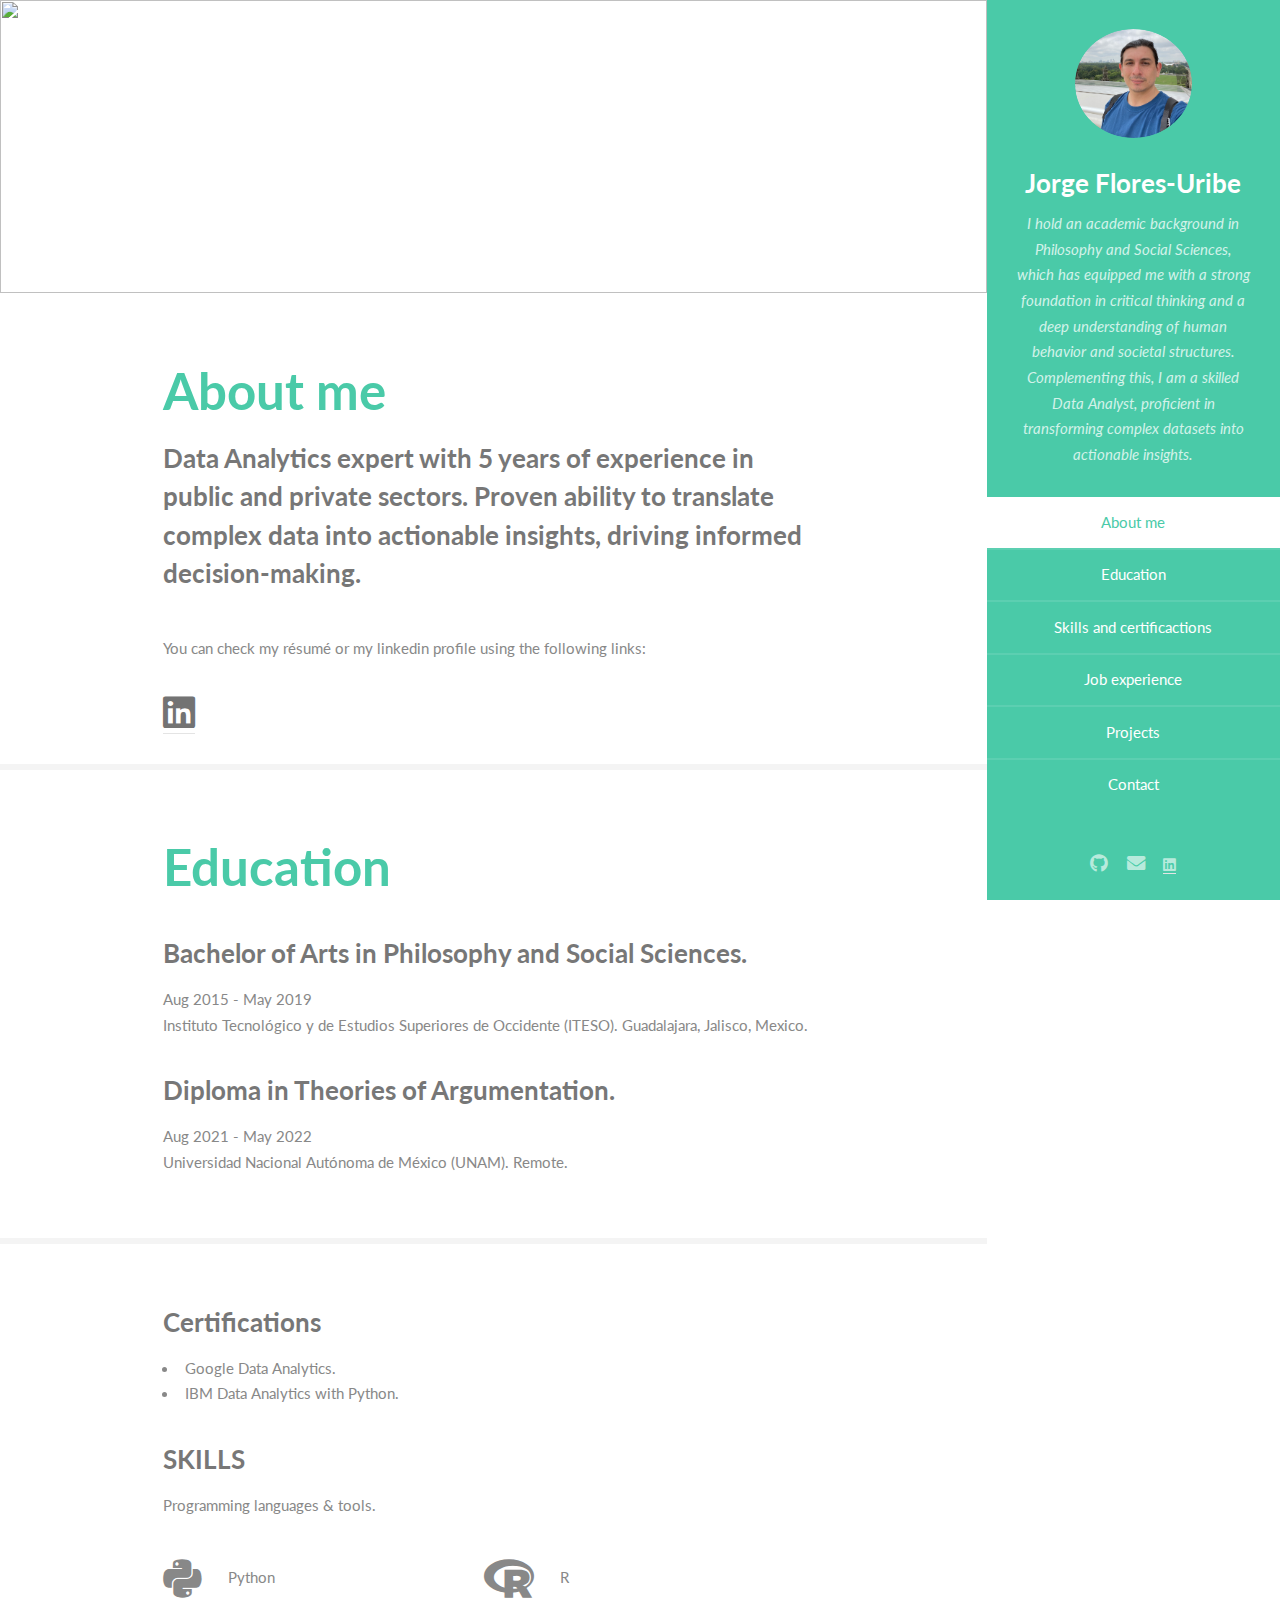
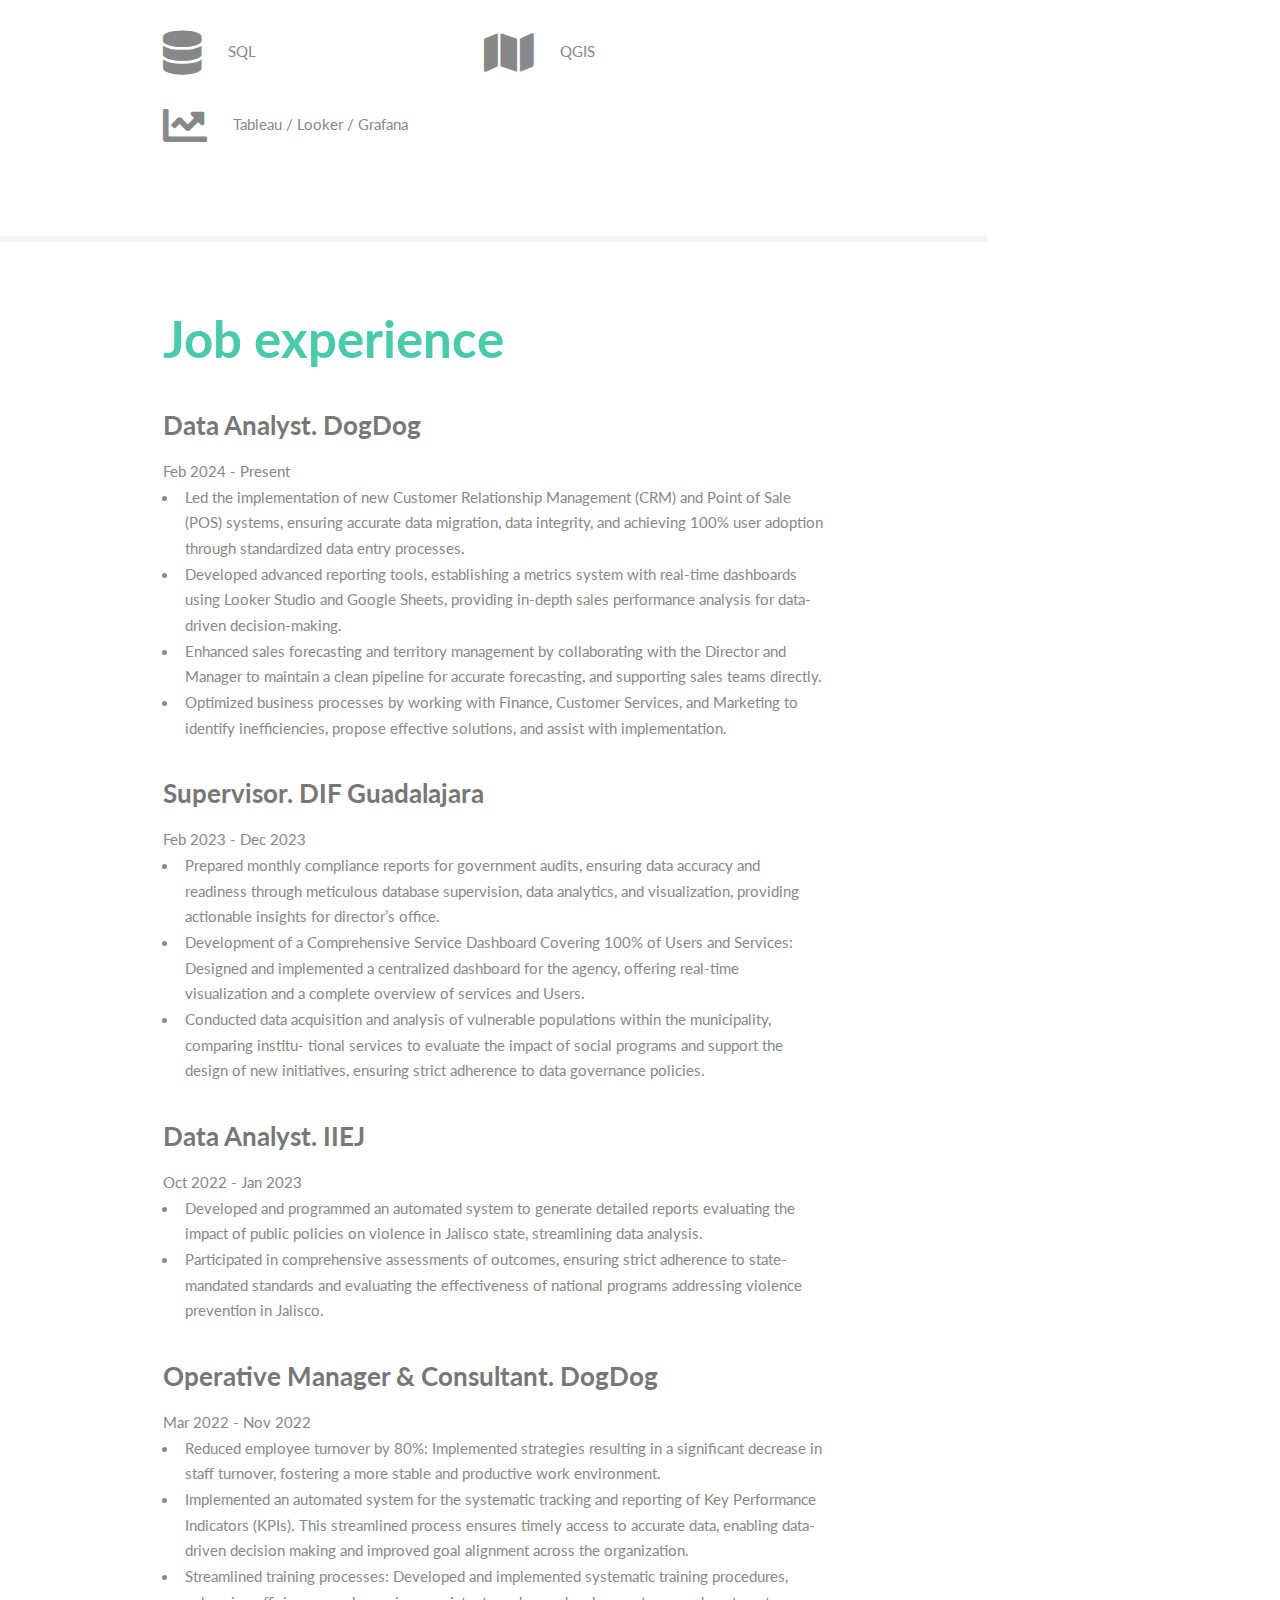
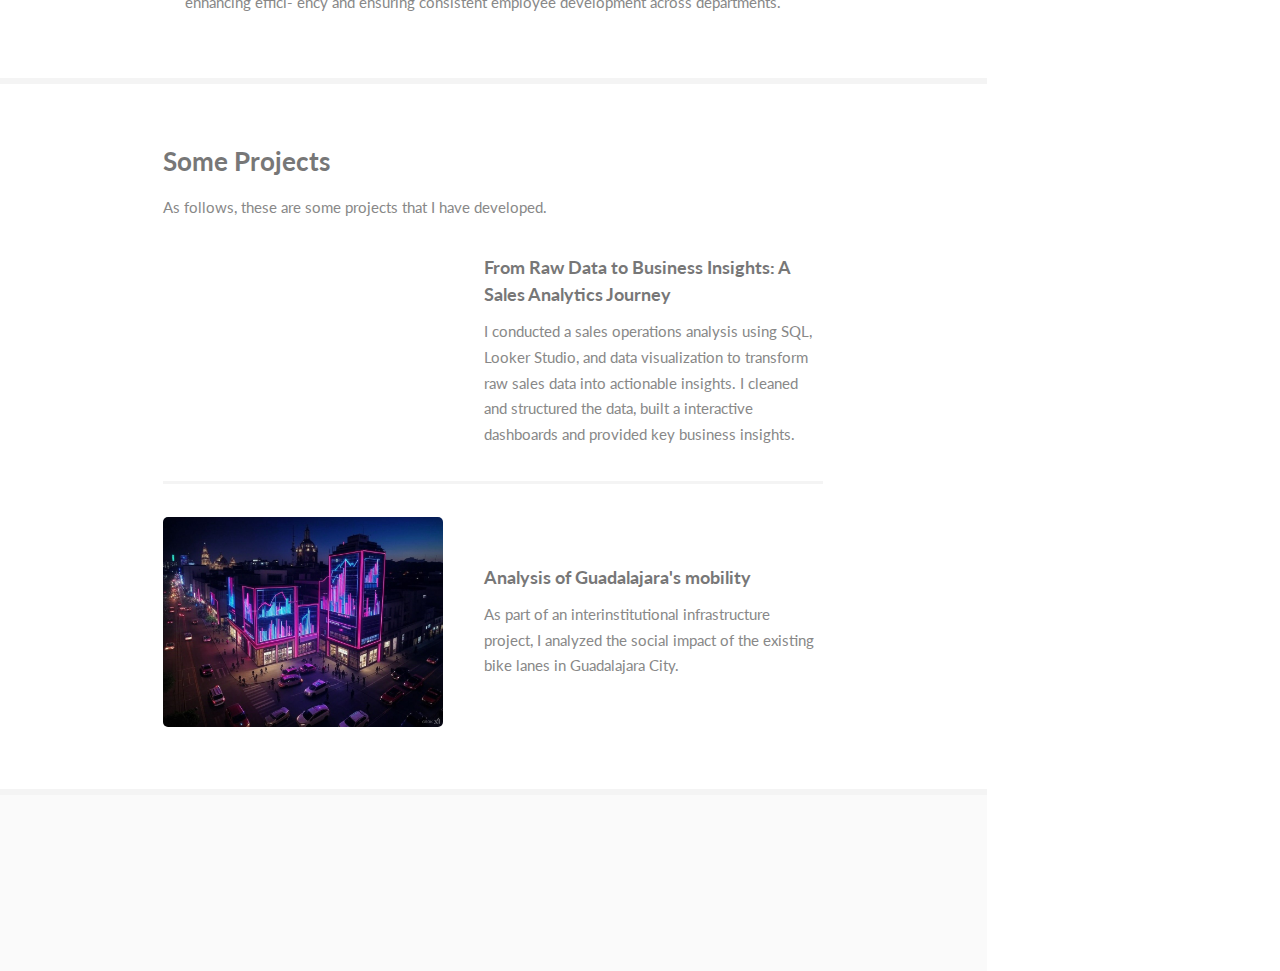
==== commit fa5cd7f3: "mailto update" ====
--- a/index.html
+++ b/index.html
@@ -33,7 +33,7 @@
 				<footer>
 					<ul class="icons">
 						<li><a href="https://github.com/floresjorge" class="icon brands fa-github"><span class="label">Github</span></a></li>
-						<li><a href="flurjor@gmail.com" class="icon solid fa-envelope"><span class="label">Email</span></a></li>
+						<li><a href="mailto:flurjor@gmail.com" class="icon solid fa-envelope"><span class="label">Email</span></a></li>
 						<li><a href="www.linkedin.com/in/jorge-flores-uribe-787b96186" class="fab fa-linkedin"><span class="label"></span></a></li>
 					</ul>
 				</footer>
@@ -213,9 +213,6 @@
 				<!-- Footer -->
 					<section id="footer">
 						<div class="container">
-							<ul class="copyright">
-								<li>&copy; All rights reserved.</li><li>Design: <a href="http://html5up.net">HTML5 UP</a></li>
-							</ul>
 						</div>
 					</section>
 
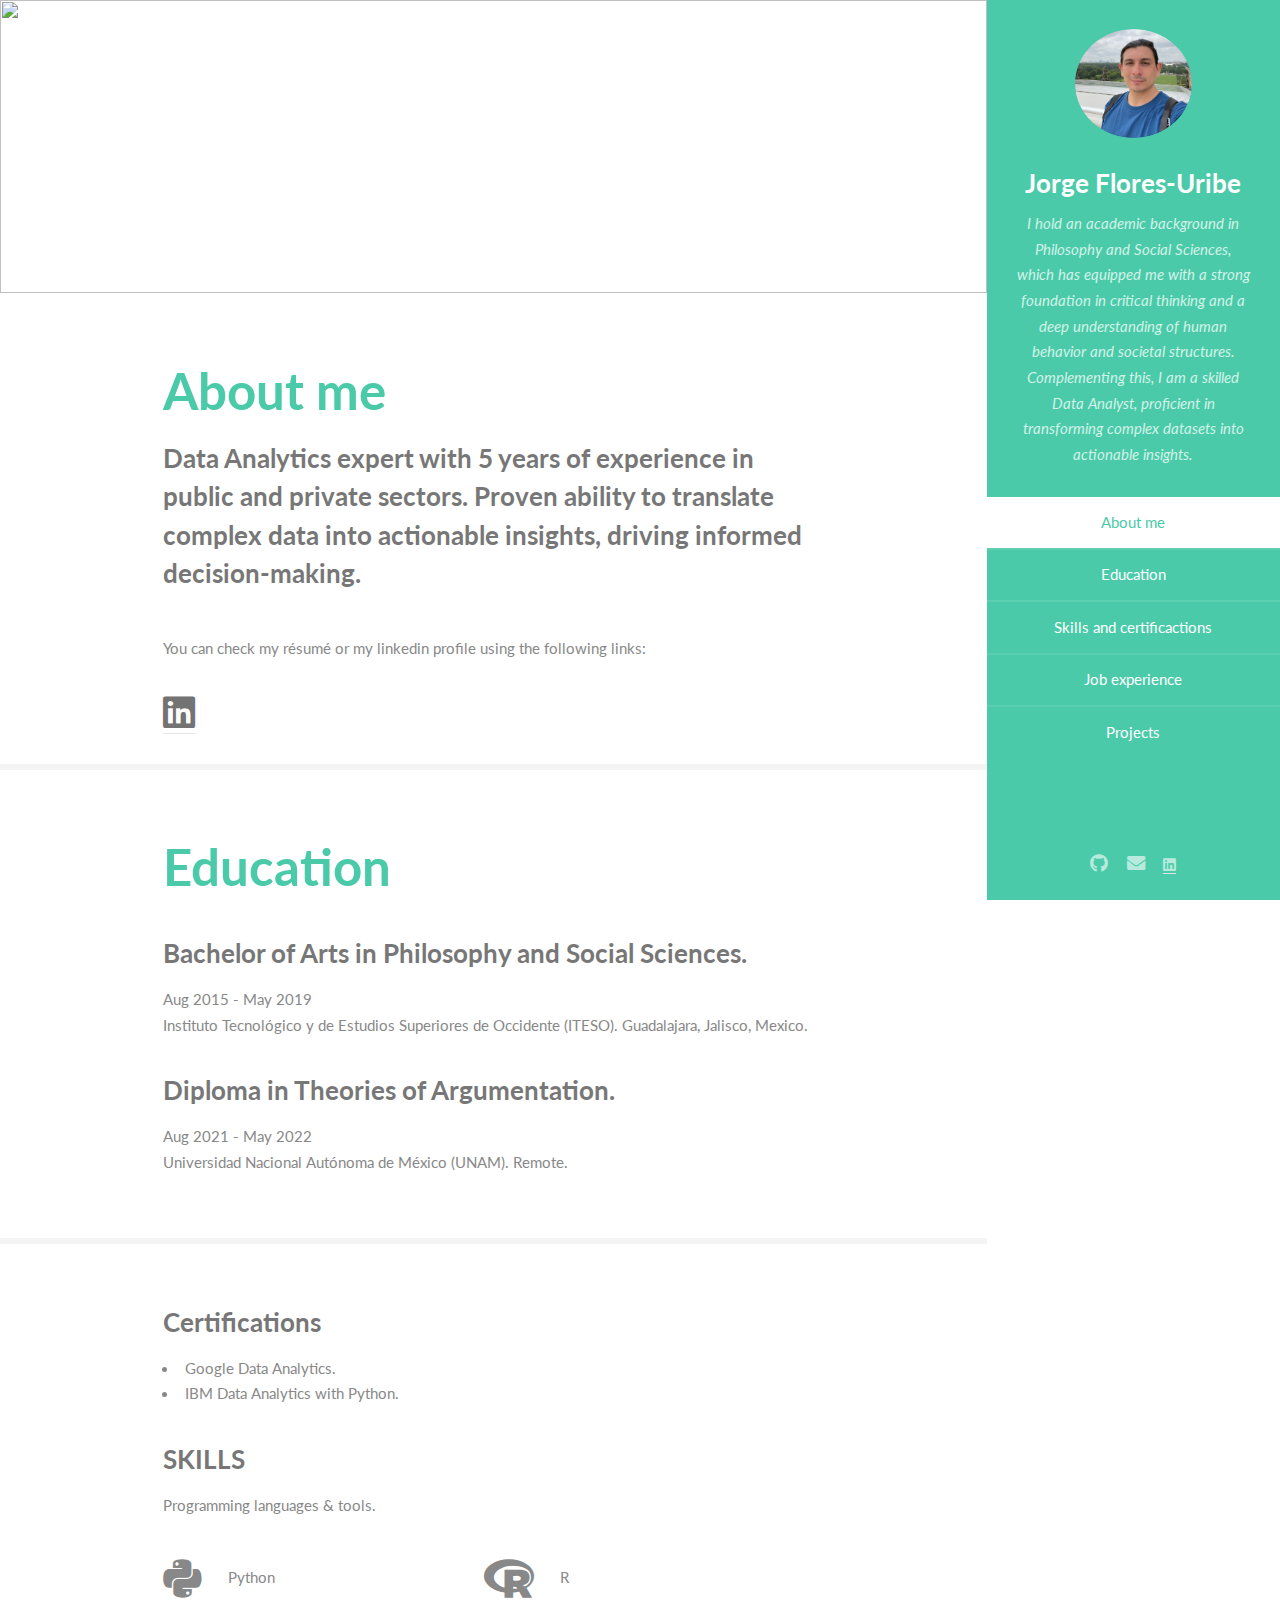
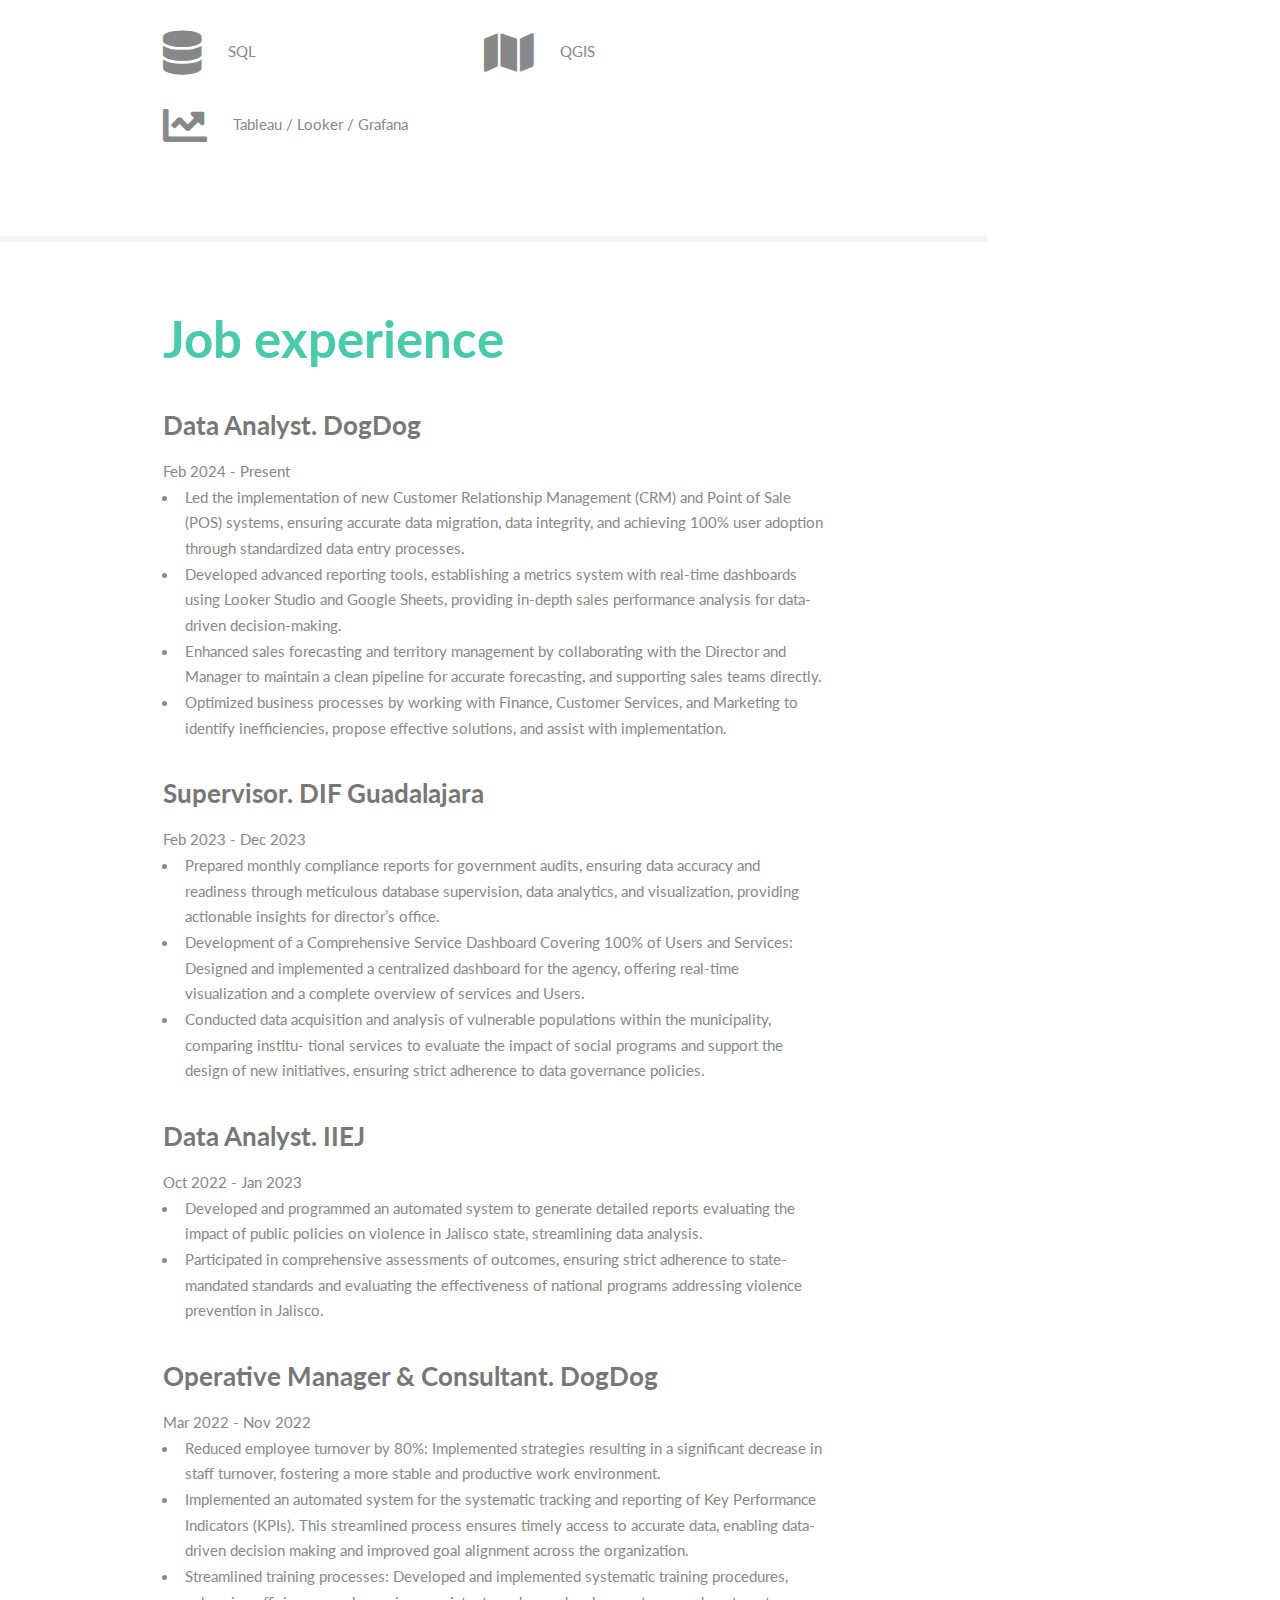
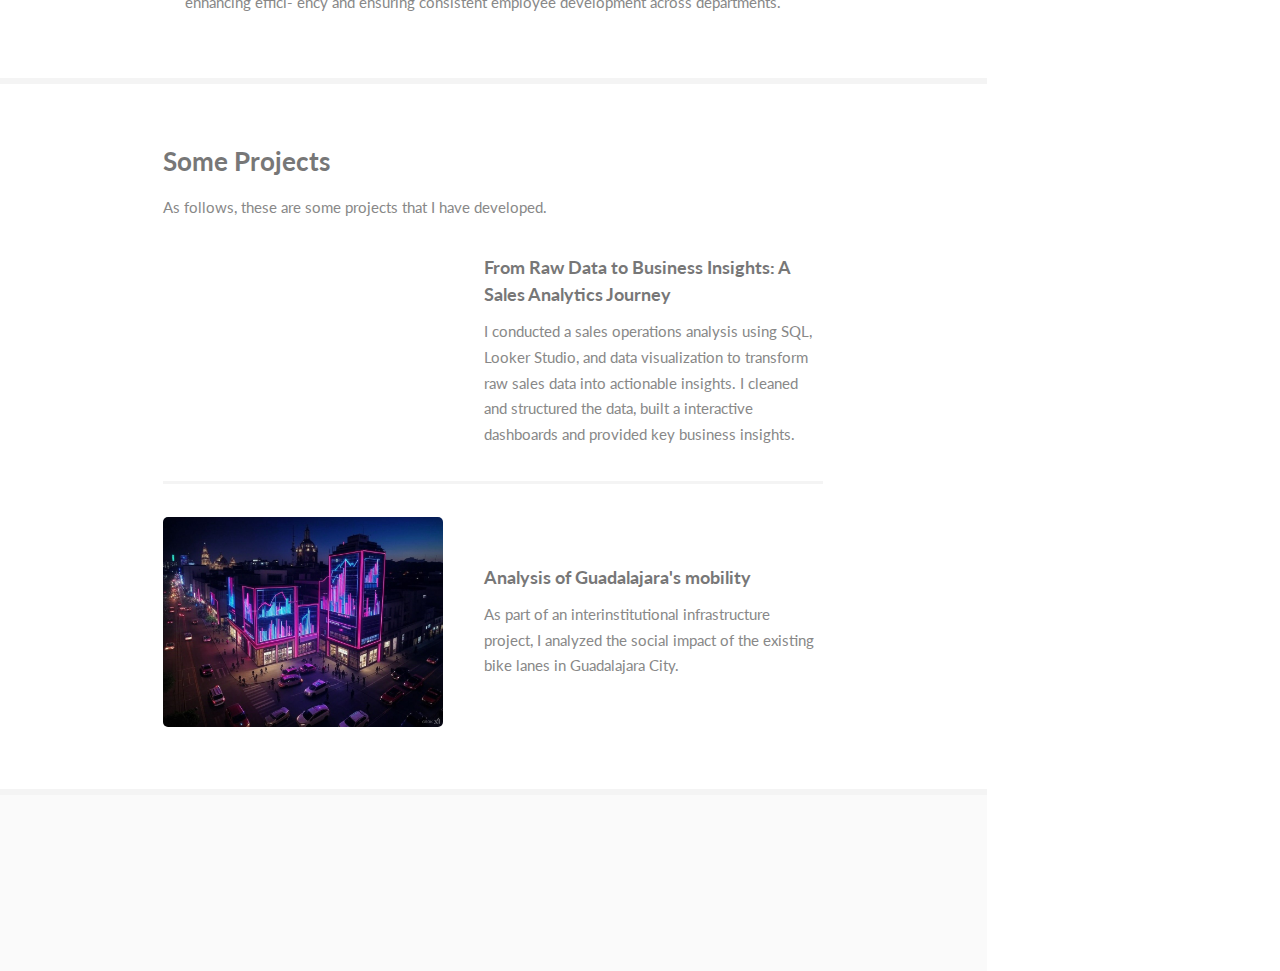
==== commit bbf5ddf1: "contact eleminated" ====
--- a/index.html
+++ b/index.html
@@ -27,7 +27,6 @@
 						<li><a href="#three">Skills and certificactions</a></li>
 						<li><a href="#four">Job experience</a></li>
 						<li><a href="#five">Projects</a></li>
-						<li><a href="#six">Contact</a></li>
 					</ul>
 				</nav>
 				<footer>
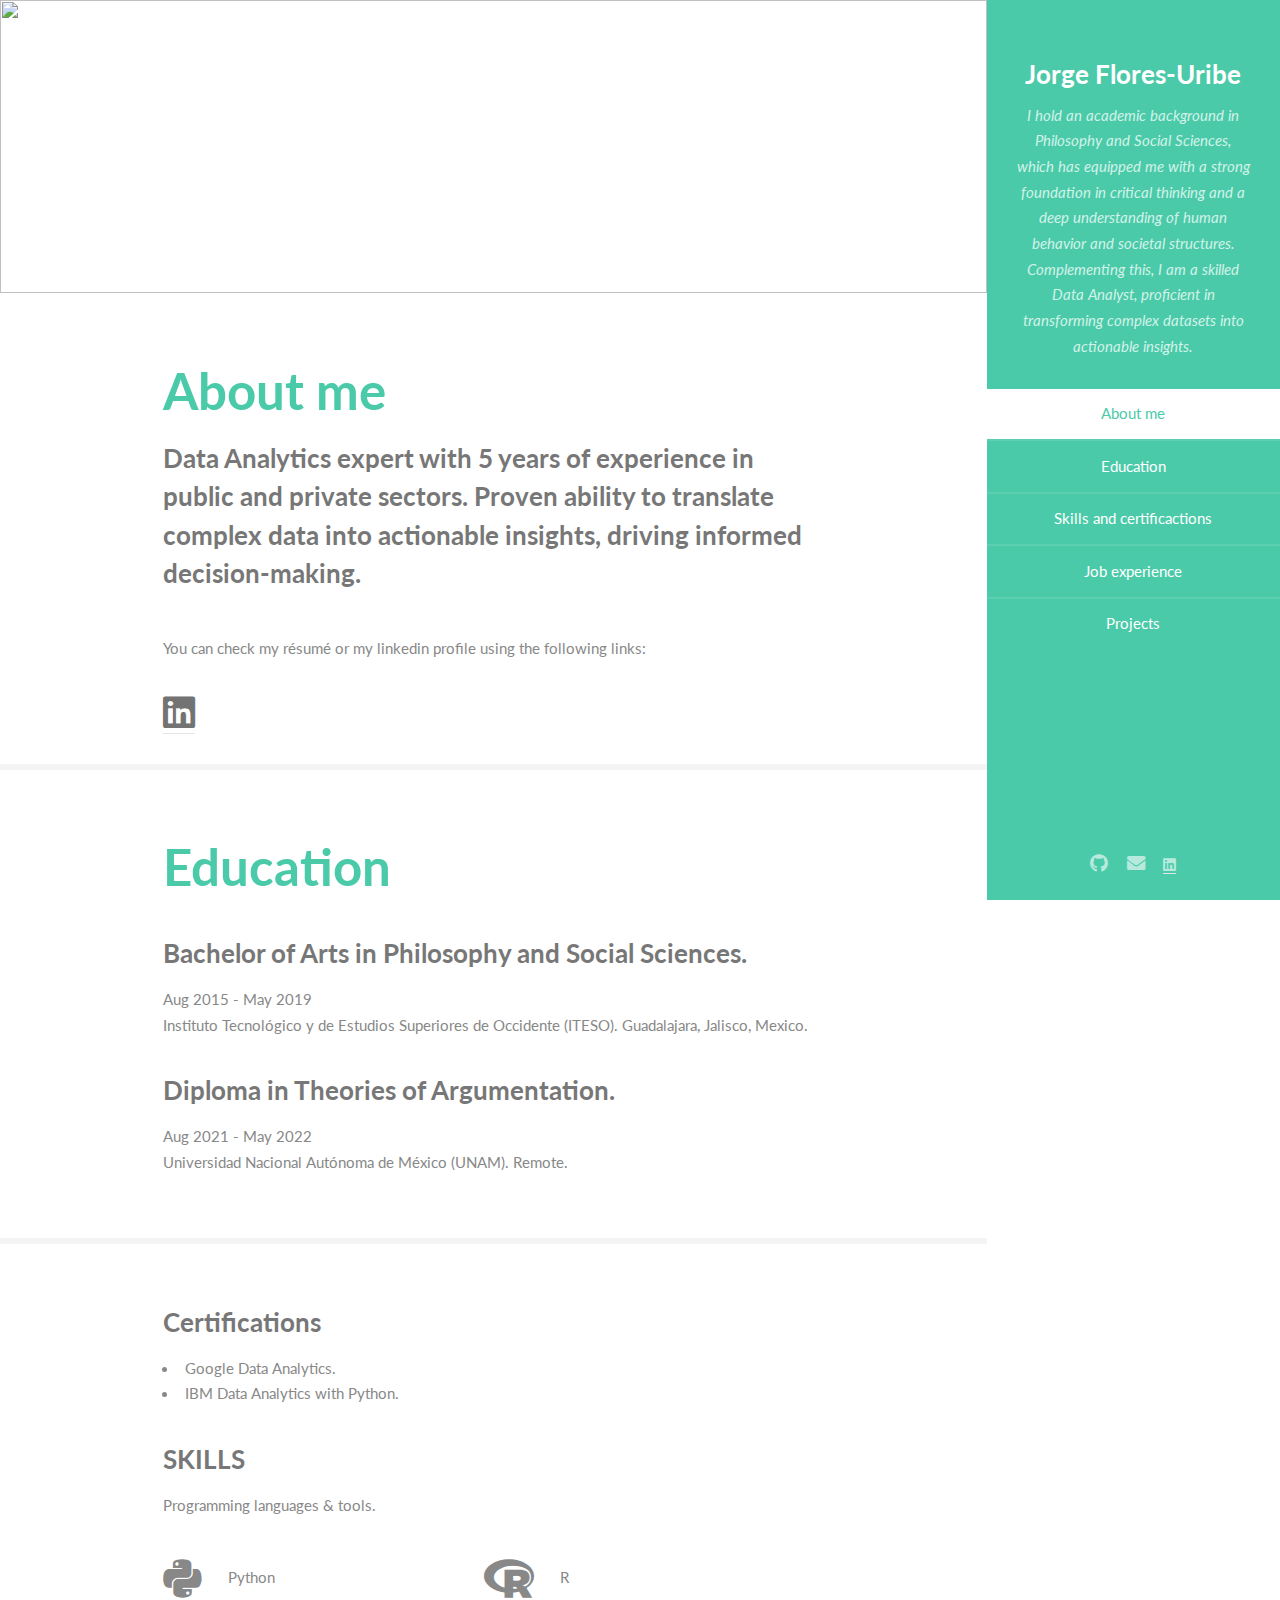
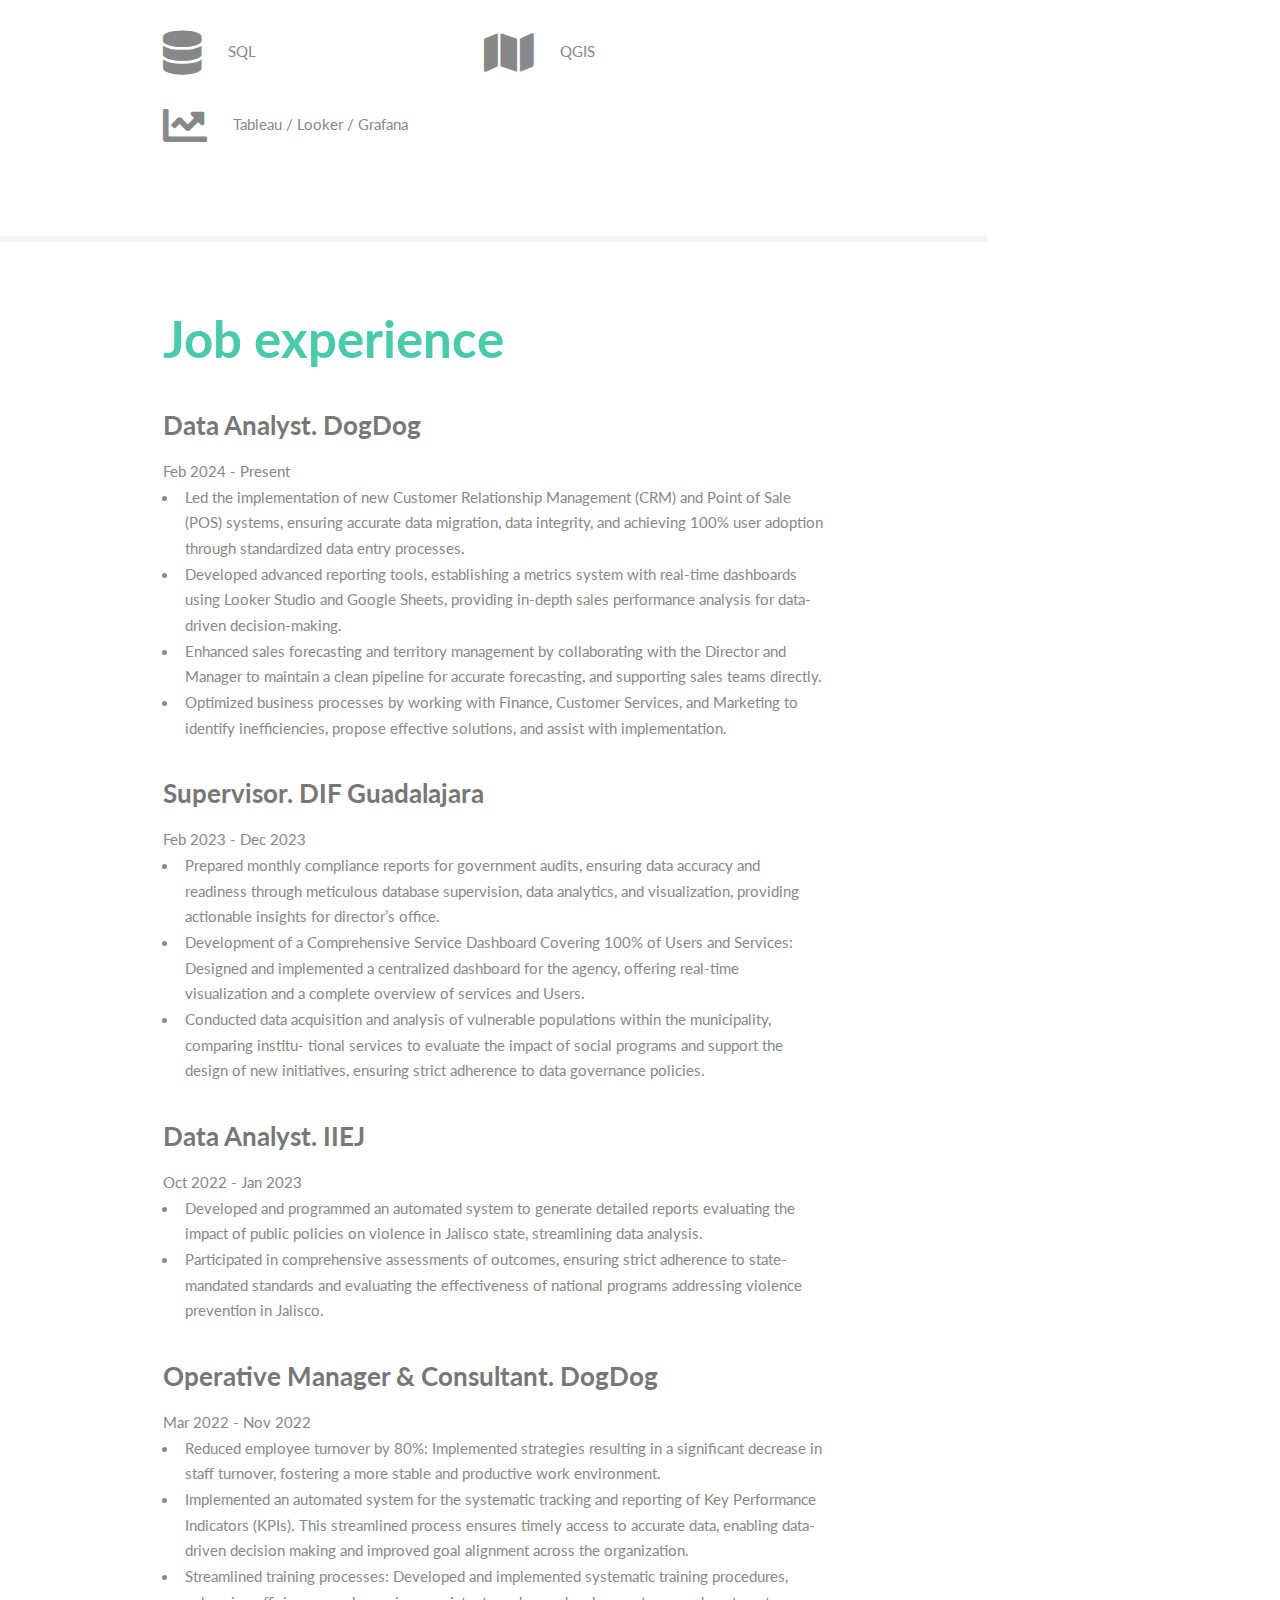
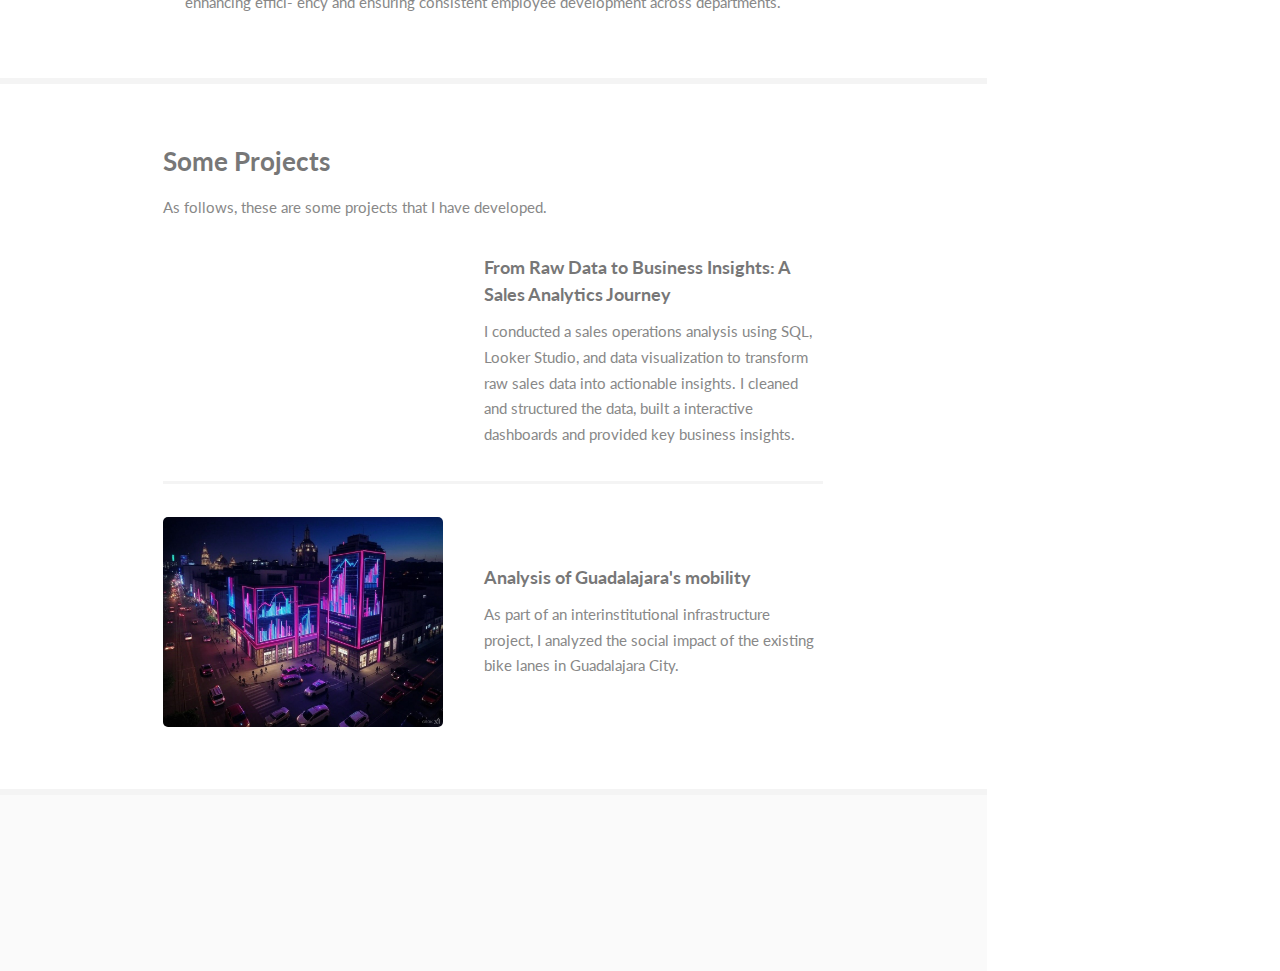
==== commit 1fc6b70a: "update profile" ====
--- a/index.html
+++ b/index.html
@@ -16,7 +16,7 @@
 		<!-- Header -->
 			<section id="header">
 				<header>
-					<span class="image avatar"><img src="images/avatar.jpg" alt="" /></span>
+					<span class="image avatar"><img src="images/avatar.png" alt="" /></span>
 					<h1 id="logo"><a href="#">Jorge Flores-Uribe</a></h1>
 					<p>I hold an academic background in Philosophy and Social Sciences, which has equipped me with a strong foundation in critical thinking and a deep understanding of human behavior and societal structures. Complementing this, I am a skilled Data Analyst, proficient in transforming complex datasets into actionable insights.</p>
 				</header>
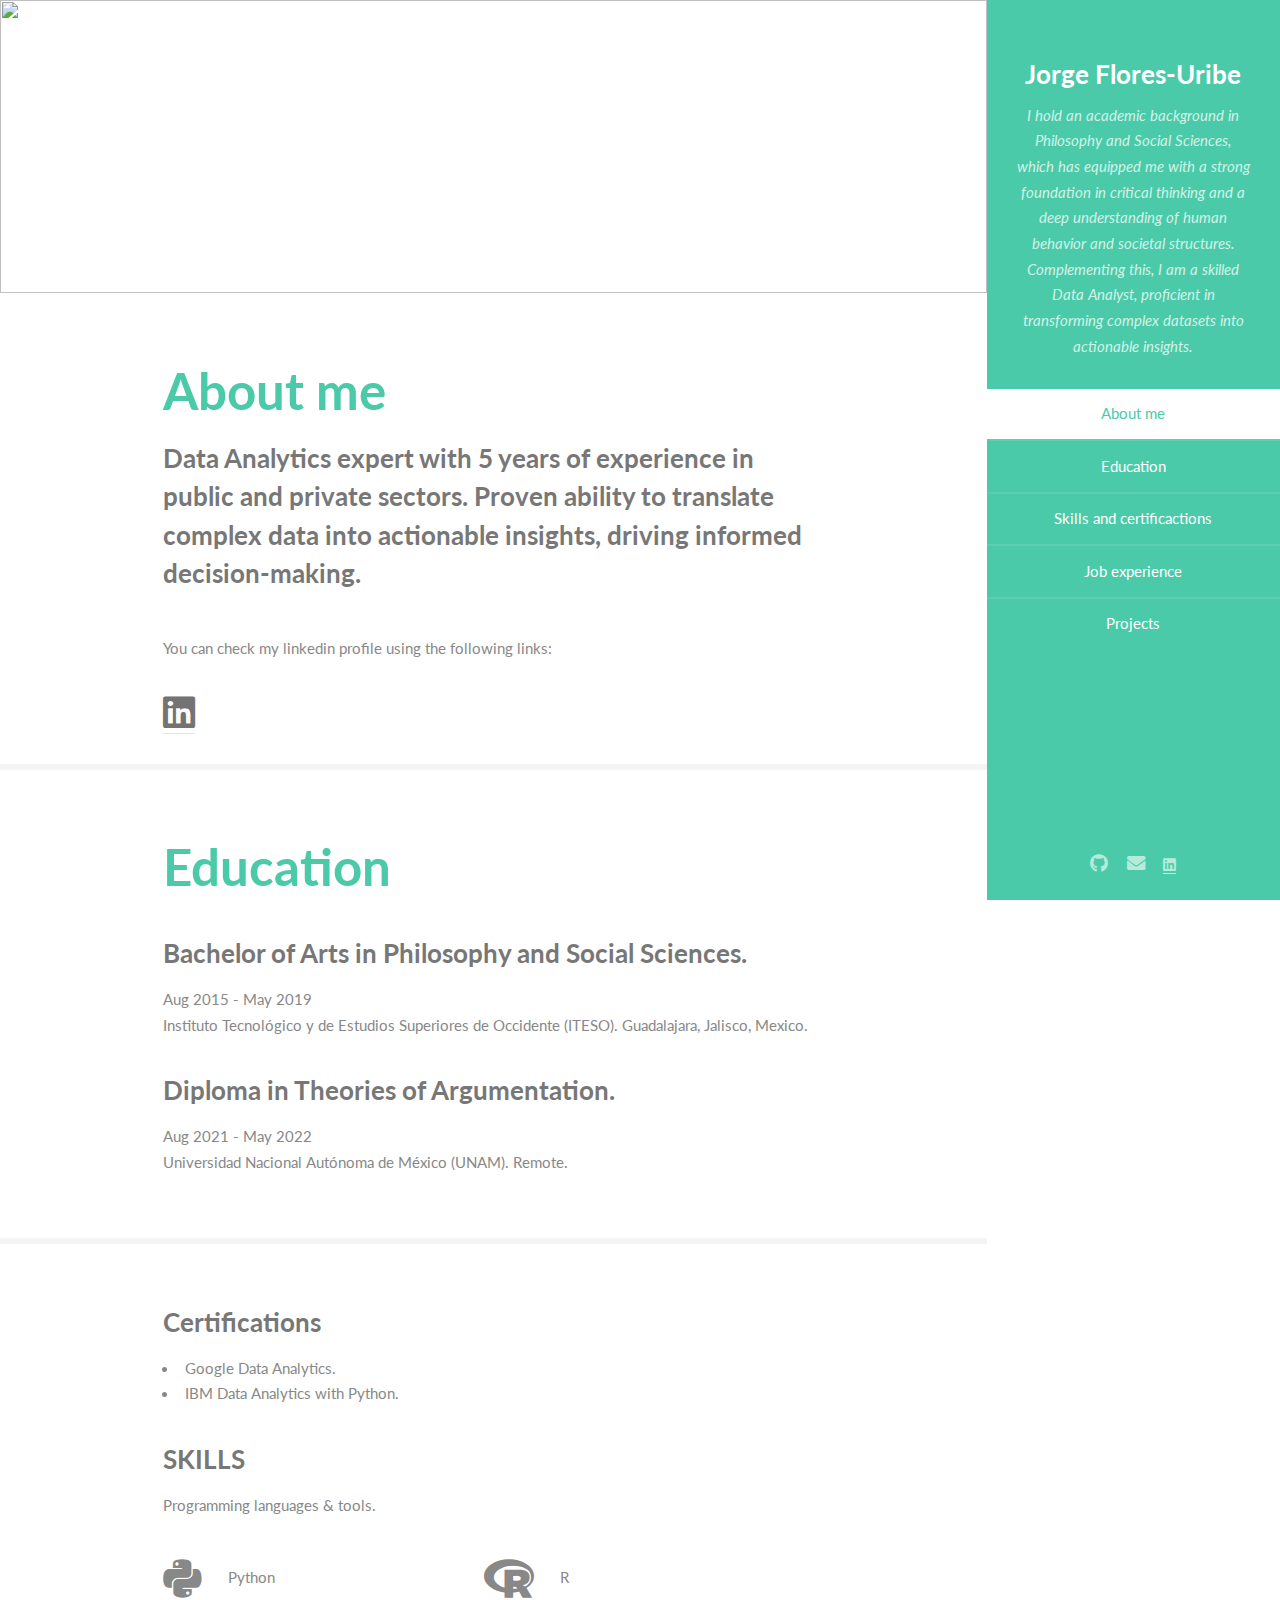
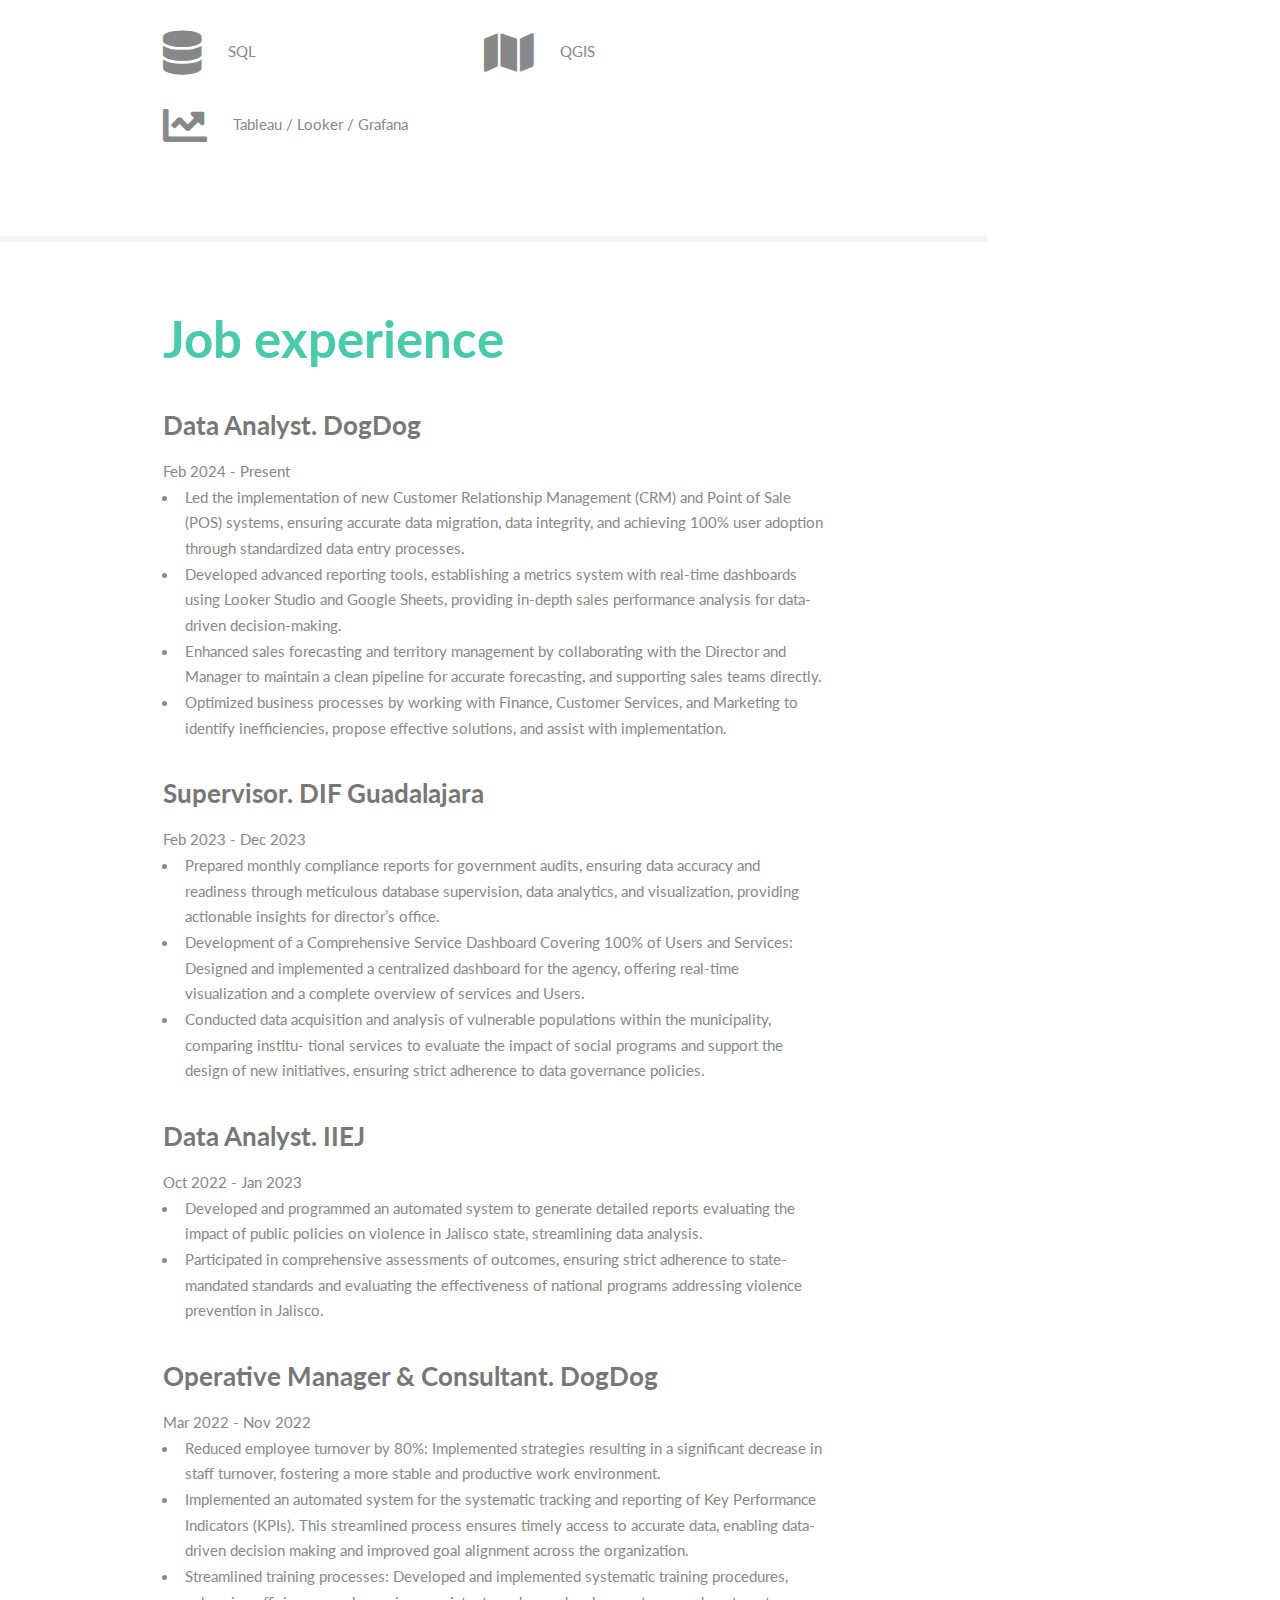
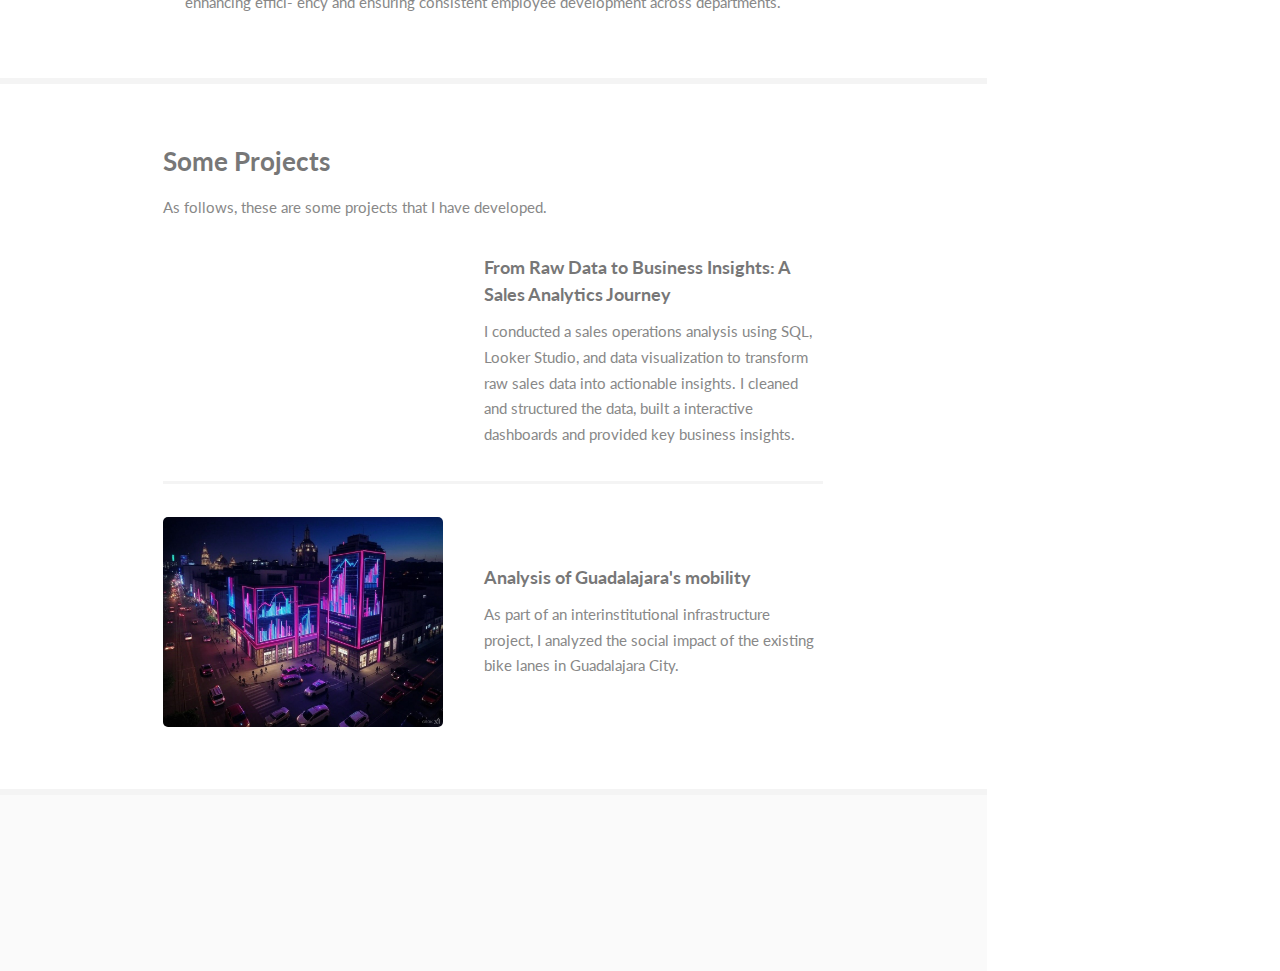
==== commit 41737770: "Change of first message" ====
--- a/index.html
+++ b/index.html
@@ -54,7 +54,7 @@
 										<h2>About me</h2>
 										<p>Data Analytics expert with 5 years of experience in public and private sectors. Proven ability to translate complex data into actionable insights, driving informed decision-making. </p>
 									</header>
-									<p>You can check my résumé or my linkedin profile using the following links:</p>
+									<p>You can check my linkedin profile using the following links:</p>
 									<div class="social-icons">
 										<a class="social-icon" href="https://www.linkedin.com/in/jorge-flores-uribe-787b96186/"><i class="fab fa-linkedin"></i></a>
 										<!-- RESUME PDF <a class="social-icon" href="assets/resume/Resume.pdf"><i class="fas fa-file-alt"></i></a> -->
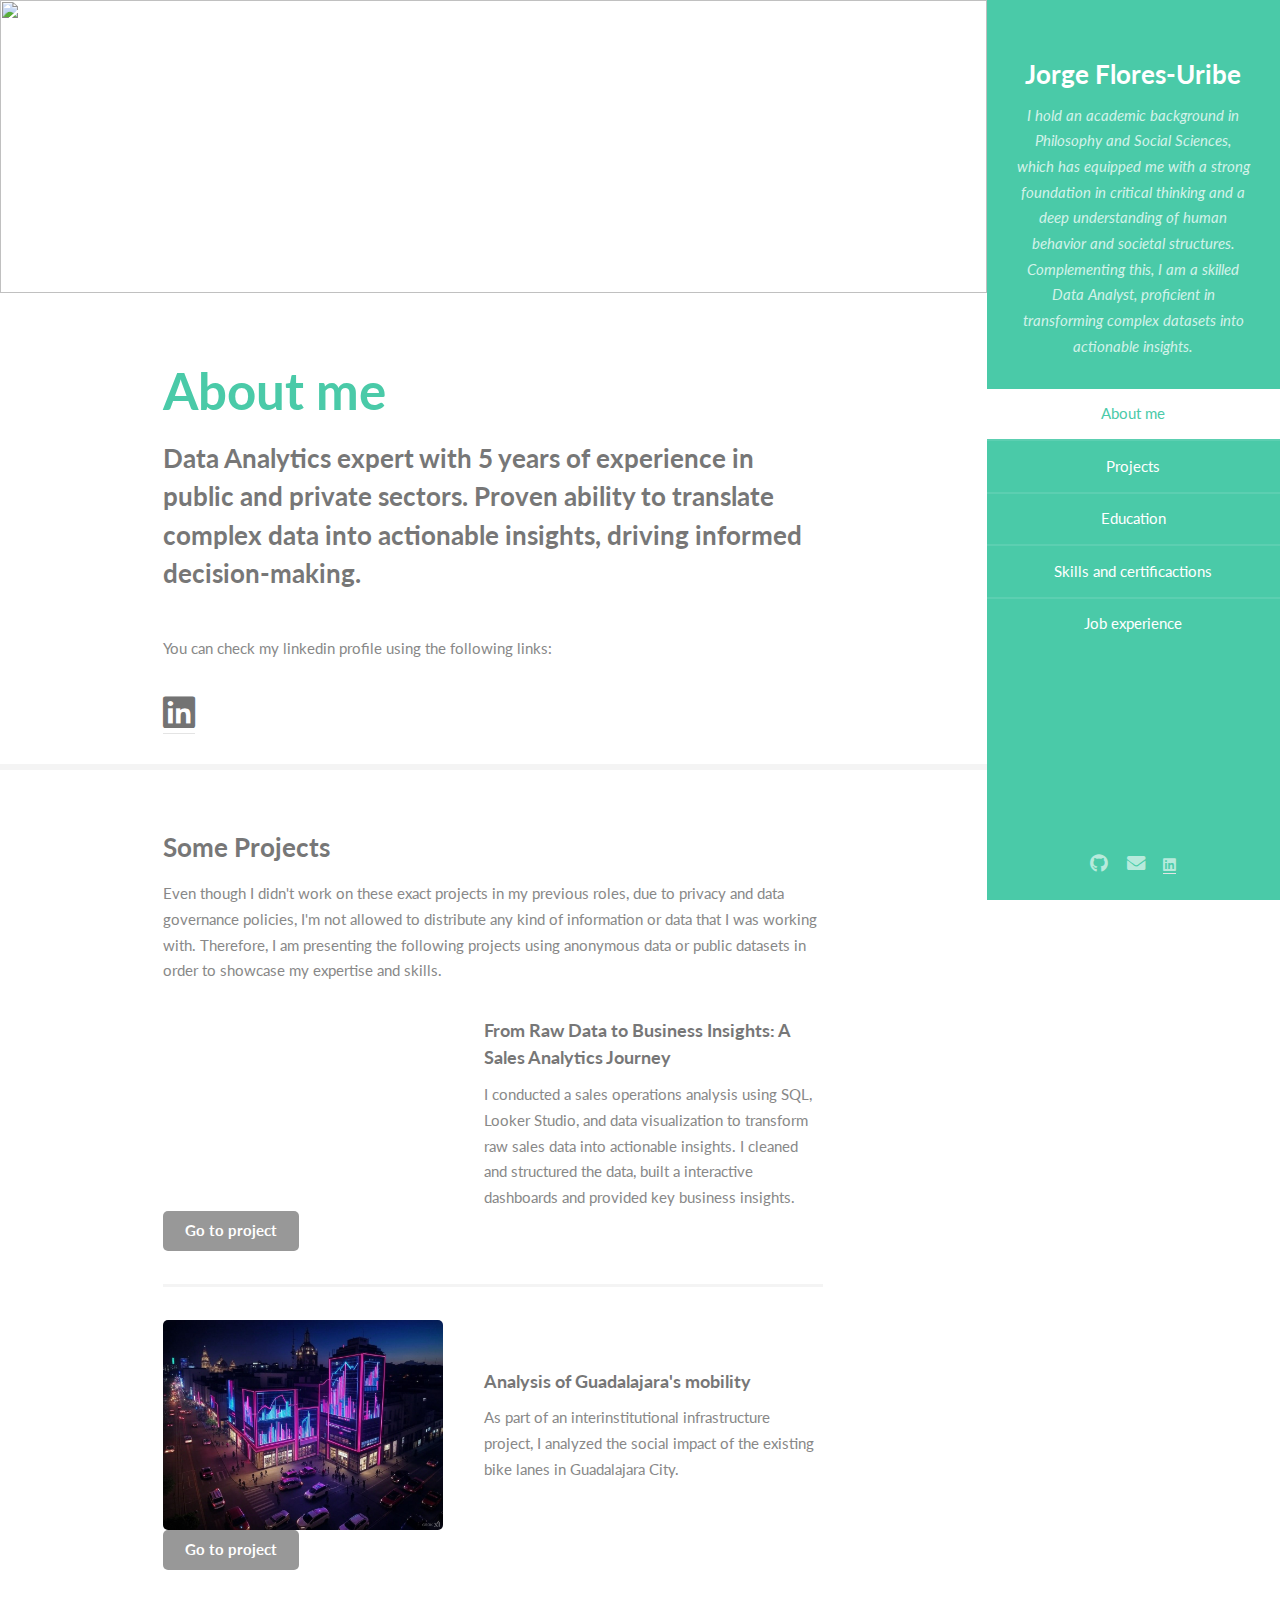
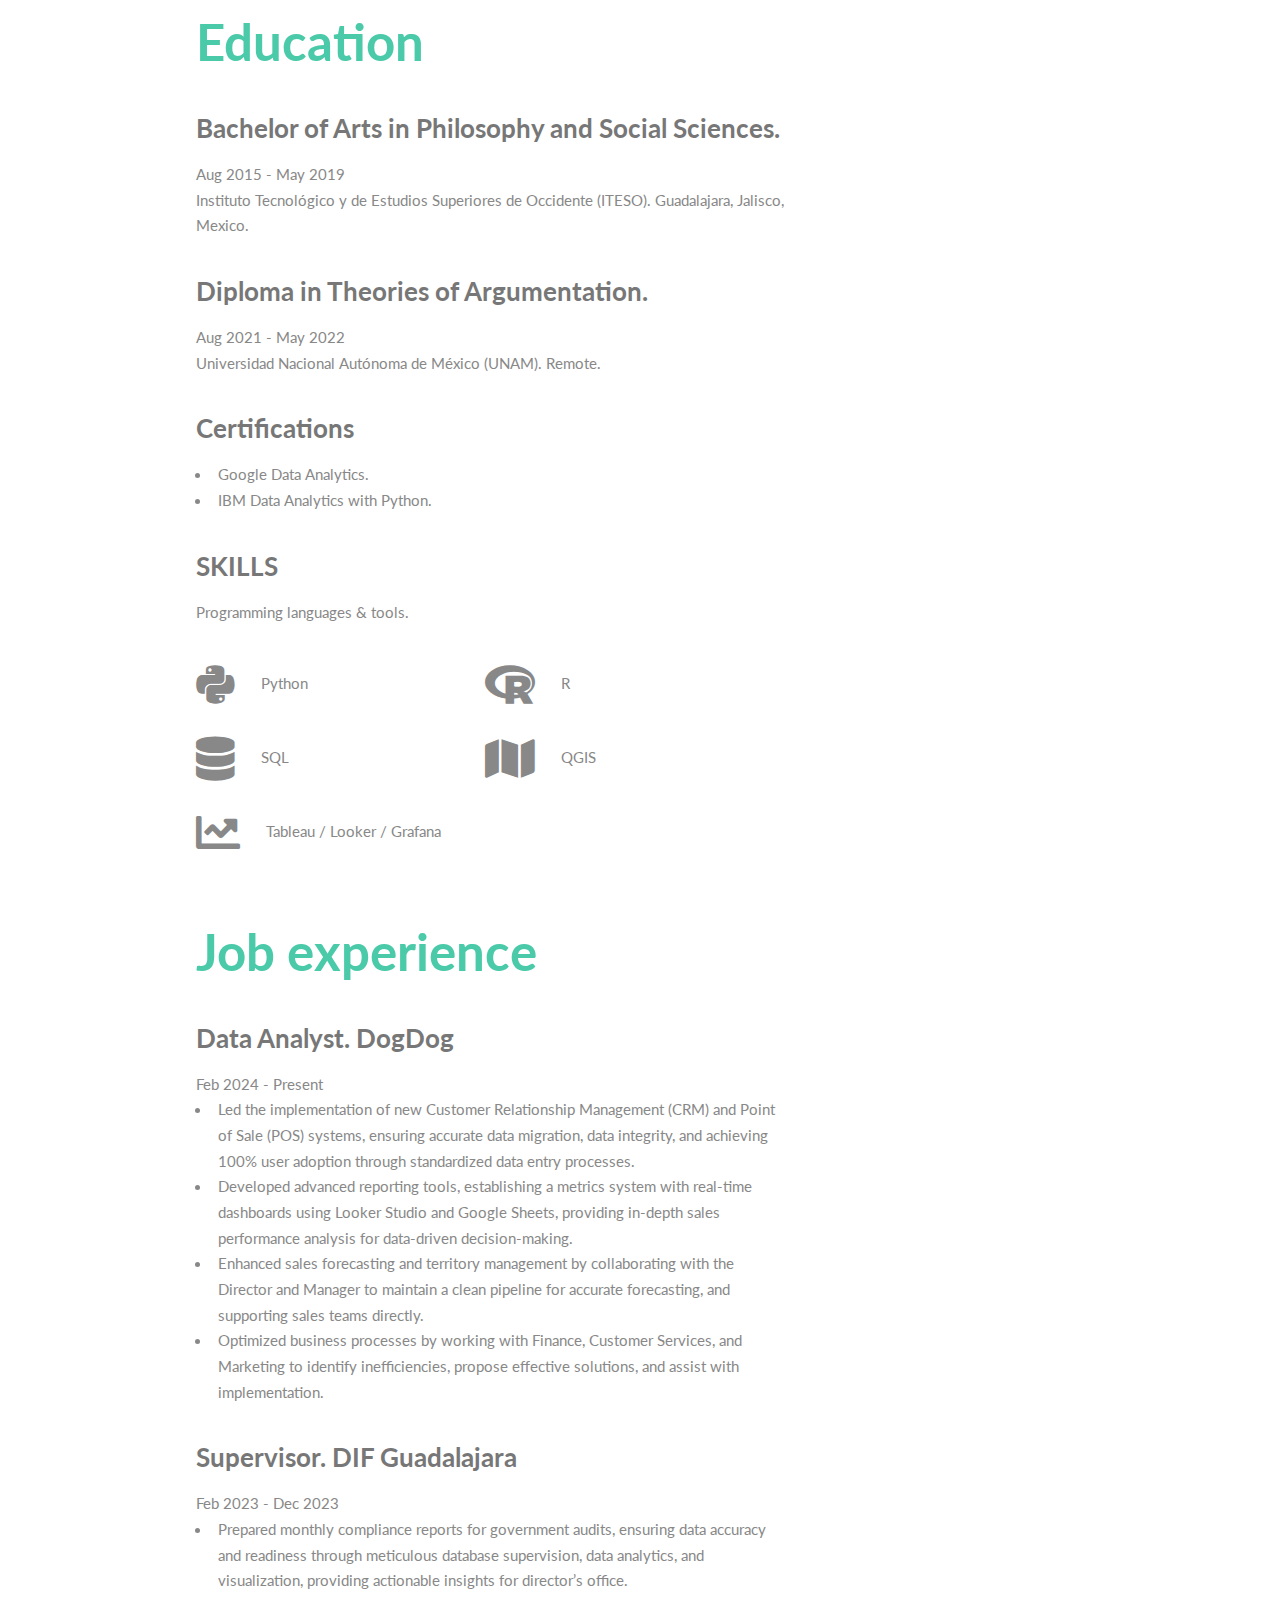
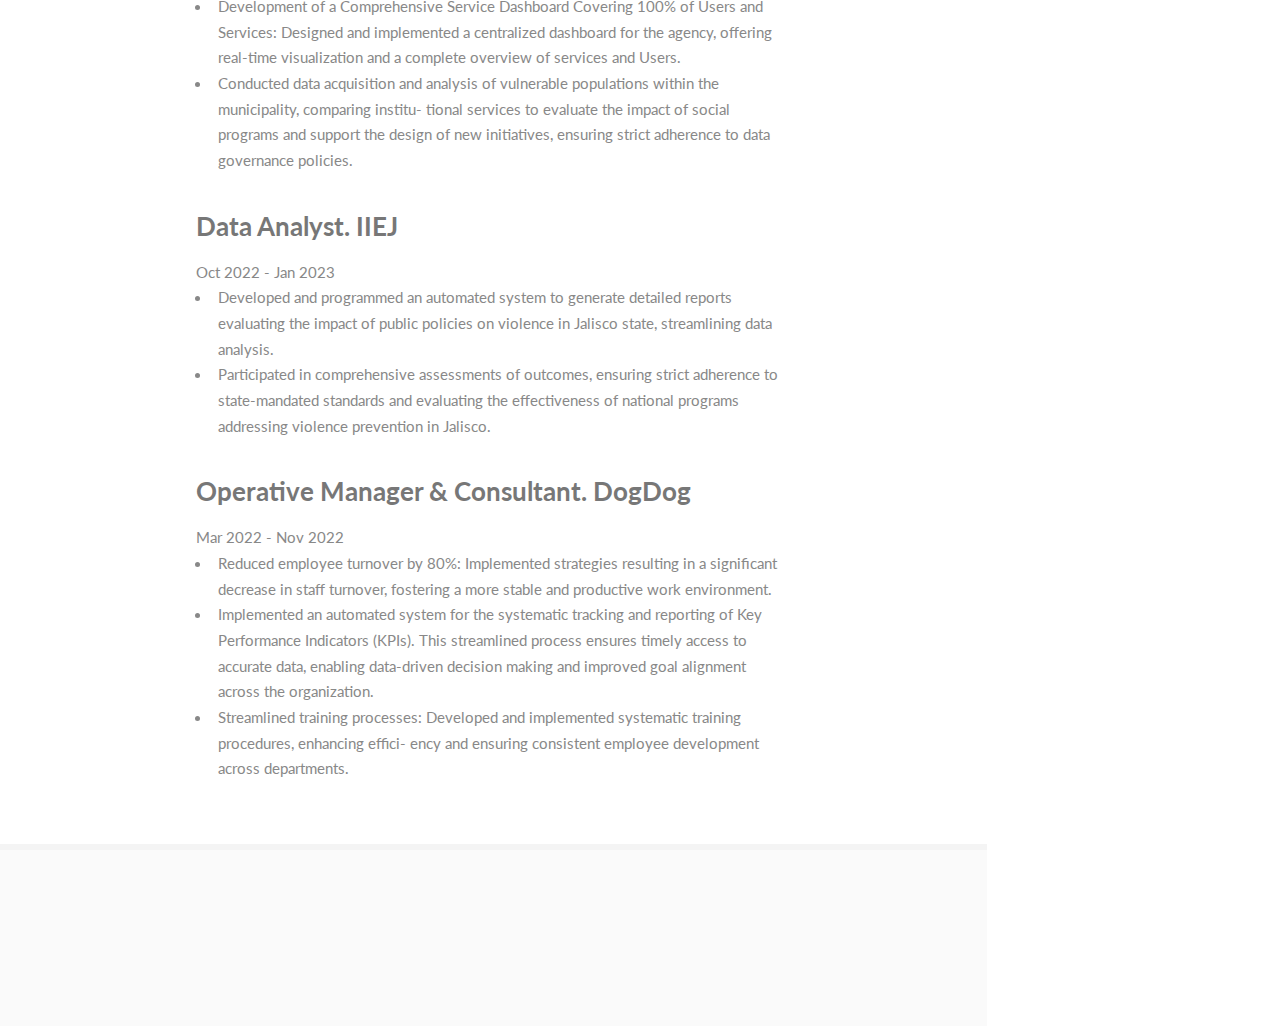
==== commit 45a53118: "correct portfolio" ====
--- a/index.html
+++ b/index.html
@@ -23,10 +23,11 @@
 				<nav id="nav">
 					<ul>
 						<li><a href="#one" class="active">About me</a></li>
+						<li><a href="#five">Projects</a></li>
 						<li><a href="#two">Education</a></li>
 						<li><a href="#three">Skills and certificactions</a></li>
 						<li><a href="#four">Job experience</a></li>
-						<li><a href="#five">Projects</a></li>
+						
 					</ul>
 				</nav>
 				<footer>
@@ -62,7 +63,36 @@
 								</div>
 								
 							</section>
-
+<!-- Five -->
+<section id="five">
+	<div class="container">
+		
+		<h3>Some Projects</h3>
+		<p>Even though I didn't work on these exact projects in my previous roles, due to privacy and data governance policies, I'm not allowed to distribute any kind of information or data that I was working with. Therefore, I am presenting the following projects using anonymous data or public datasets in order to showcase my expertise and skills.</p>
+		<div class="features">
+			<article>
+				<a href="project2.html"class="image"><img src="images/pic01.png" alt="" /></a>
+				<div class="inner">
+					<h4>From Raw Data to Business Insights: A Sales Analytics Journey</h4>
+					<p>I conducted a sales operations analysis using SQL, Looker Studio, and data visualization to transform raw sales data into actionable insights. I cleaned and structured the data, built a interactive dashboards and provided key business insights.</p>
+				</div>
+				<ul class="actions stacked">
+					<li><a href="project2.html" class="button">Go to project</a></li>
+				</ul>
+			</article>
+			
+			<article>
+				<a href="https://github.com/floresjorge/guadalajara-mobility/tree/main" target="_blank" class="image">
+					<img src="images/pic02.jpg" alt="Bike lanes analysis in Guadalajara" />
+				</a>
+				<div class="inner">
+					<h4>Analysis of Guadalajara's mobility</h4>
+					<p>As part of an interinstitutional infrastructure project, I analyzed the social impact of the existing bike lanes in Guadalajara City.</p>
+				</div>
+				<ul class="actions stacked">
+					<li><a href="https://github.com/floresjorge/guadalajara-mobility/tree/main" class="button">Go to project</a></li>
+				</ul>
+			</article>	
 						<!-- Two -->
 							<section id="two">
 								<div class="container">
@@ -149,30 +179,7 @@
 										</ul>
 								</div>
 							</section>
-						<!-- Five -->
-							<section id="five">
-								<div class="container">
-									
-									<h3>Some Projects</h3>
-									<p>As follows, these are some projects that I have developed.</p>
-									<div class="features">
-										<article>
-											<a href="project2.html"class="image"><img src="images/pic01.png" alt="" /></a>
-											<div class="inner">
-												<h4>From Raw Data to Business Insights: A Sales Analytics Journey</h4>
-												<p>I conducted a sales operations analysis using SQL, Looker Studio, and data visualization to transform raw sales data into actionable insights. I cleaned and structured the data, built a interactive dashboards and provided key business insights.</p>
-											</div>
-										</article>
-										
-										<article>
-											<a href="https://github.com/floresjorge/guadalajara-mobility/tree/main" target="_blank" class="image">
-												<img src="images/pic02.jpg" alt="Bike lanes analysis in Guadalajara" />
-											</a>
-											<div class="inner">
-												<h4>Analysis of Guadalajara's mobility</h4>
-												<p>As part of an interinstitutional infrastructure project, I analyzed the social impact of the existing bike lanes in Guadalajara City.</p>
-											</div>
-										</article>	
+						
 										<!-- pending projects:									
 										<article>
 											<a href="#" class="image"><img src="images/pic03.jpg" alt="" /></a>
